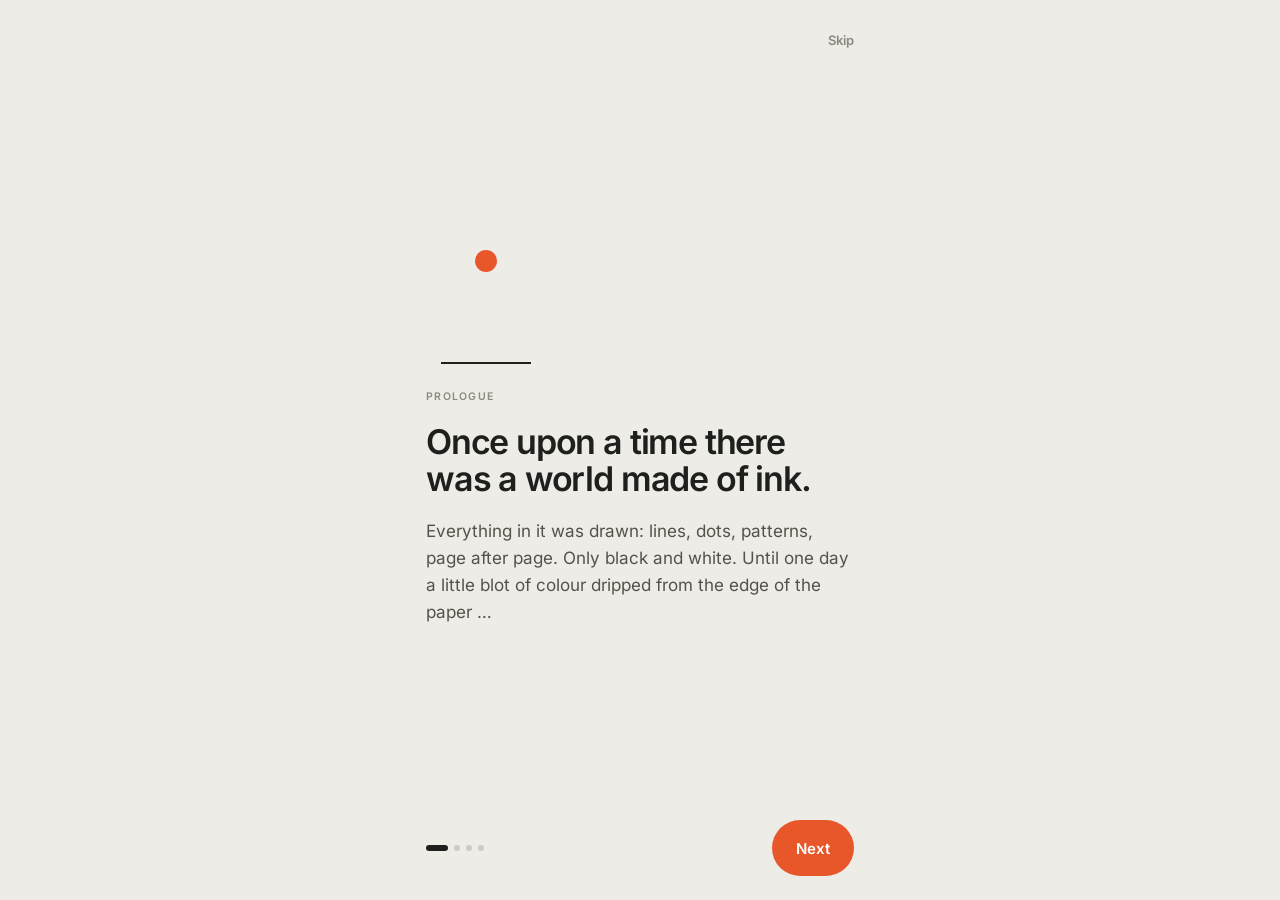
==== index.html @ 9ce25bf5 "3.0.2: App füllt immer das ganze Fenster, Bildblatt mit fester Höhe und scrollendem Text Co-Authored" ====
<!DOCTYPE html>
<html lang="de">
<head>
<meta charset="utf-8">
<meta name="viewport" content="width=device-width,initial-scale=1,maximum-scale=1,viewport-fit=cover">
<meta name="theme-color" content="#EEECE7">
<title>memo punch</title>
<meta name="description" content="Memory mit Tuschezeichnungen. Finde Paare, sammle Bilder, folge der Geschichte.">
<meta name="apple-mobile-web-app-capable" content="yes">
<meta name="mobile-web-app-capable" content="yes">
<meta name="apple-mobile-web-app-title" content="memo punch">
<meta name="apple-mobile-web-app-status-bar-style" content="default">
<link rel="manifest" href="manifest.webmanifest">
<link rel="icon" type="image/png" sizes="32x32" href="icons/favicon-32.png">
<link rel="apple-touch-icon" href="icons/apple-touch-icon.png">
<link rel="preload" href="fonts/inter-400.woff2" as="font" type="font/woff2" crossorigin>
<link rel="preload" href="fonts/inter-600.woff2" as="font" type="font/woff2" crossorigin>
<style>
@font-face{font-family:Inter;src:url(fonts/inter-400.woff2) format('woff2');font-weight:400;font-display:swap}
@font-face{font-family:Inter;src:url(fonts/inter-600.woff2) format('woff2');font-weight:600;font-display:swap}
/* ============ Gestaltung: Rams rund ============
   Warmes Grau, Orange als einziger Akzent, runde Bilder, ruhige Bewegung. */
:root{
  --bg:#EEECE7;--panel:#E4E1DA;--card:#fff;--ink:#1F1F1D;--mute:#8C8980;--soft:#55524B;--line:#D6D2C9;--line2:#EFECE6;--dot:#CFCBC1;
  --acc:#E8572A;--dark:#262624;
  --r:999px;--ease:cubic-bezier(.4,0,.2,1);--spring:cubic-bezier(.2,1.25,.4,1);--out:cubic-bezier(.2,.8,.2,1);
  --top:calc(env(safe-area-inset-top) + 14px);--tabh:66px;--bot:env(safe-area-inset-bottom)}
html.big{font-size:112.5%}
*{box-sizing:border-box;margin:0;padding:0;-webkit-tap-highlight-color:transparent}
html,body{height:100%;overflow:hidden;background:var(--bg);color:var(--ink);font-family:Inter,'Helvetica Neue',Helvetica,sans-serif;-webkit-font-smoothing:antialiased;-webkit-text-size-adjust:100%}
body{overscroll-behavior:none}
button{font:inherit;color:inherit;border:0;background:none;cursor:pointer}
img{-webkit-user-drag:none;user-select:none;-webkit-user-select:none;-webkit-touch-callout:none}
:focus-visible{outline:2px solid var(--acc);outline-offset:3px;border-radius:12px}
.app{position:fixed;top:0;bottom:0;left:0;right:0;max-width:480px;margin:0 auto;overflow:hidden;user-select:none;-webkit-user-select:none}
.cap{font-size:.656rem;font-weight:600;letter-spacing:.12em;text-transform:uppercase;color:var(--mute)}
.num{font-variant-numeric:tabular-nums}
.ico{width:22px;height:22px;fill:none;stroke:currentColor;stroke-width:1.8;stroke-linecap:round;stroke-linejoin:round;flex:none}
.sr{position:absolute;width:1px;height:1px;overflow:hidden;clip:rect(0 0 0 0)}
[hidden]{display:none!important}

/* ---------- Ansichten ---------- */
.view{position:absolute;inset:0;display:flex;flex-direction:column;gap:14px;padding:var(--top) 20px calc(var(--tabh) + var(--bot) + 18px);
  opacity:0;visibility:hidden;transform:translateY(10px);transition:opacity .35s var(--ease),transform .45s var(--out),visibility 0s .35s}
.view.on{opacity:1;visibility:visible;transform:none;transition:opacity .35s var(--ease),transform .45s var(--out),visibility 0s}
.view.full{padding-bottom:calc(var(--bot) + 16px)}
.scroll{overflow-y:auto;scrollbar-width:none;margin:0 -20px;padding:0 20px 8px;flex:1;min-height:0}
.scroll::-webkit-scrollbar{display:none}
.hd{display:flex;justify-content:space-between;align-items:center;gap:12px;min-height:44px;flex:none}
.logo{font-weight:600;font-size:1.375rem;letter-spacing:-.02em;white-space:nowrap}
.logo span{font-weight:400;color:var(--mute);margin-left:4px}
.logo i{display:inline-block;width:9px;height:9px;border-radius:50%;background:var(--acc);margin-left:7px;vertical-align:2px;transition:transform .5s var(--spring)}
.logo:active i{transform:scale(1.8)}
.chip{font-size:.6875rem;font-weight:600;letter-spacing:.12em;text-transform:uppercase;color:var(--mute);background:var(--card);border-radius:var(--r);padding:8px 14px;box-shadow:0 1px 0 var(--line);white-space:nowrap}
.chip.acc{color:var(--acc)}
.h1{font-weight:600;font-size:1.75rem;letter-spacing:-.03em;line-height:1.1}

/* Tasten */
.key{position:relative;width:48px;height:48px;border-radius:50%;background:var(--card);display:grid;place-items:center;flex:none;box-shadow:inset 0 -3px 0 #E2DED6,0 1px 2px rgba(0,0,0,.12);transition:transform .15s var(--ease),box-shadow .15s var(--ease),opacity .3s}
.key:active{transform:translateY(1px) scale(.96);box-shadow:inset 0 -1px 0 #E2DED6,0 0 1px rgba(0,0,0,.12)}
.key .badge{position:absolute;top:-2px;right:-2px;min-width:20px;height:20px;border-radius:10px;background:var(--acc);color:#fff;font-size:.6875rem;font-weight:600;display:grid;place-items:center;padding:0 5px;box-shadow:0 0 0 2px var(--bg);transition:transform .4s var(--spring)}
.key.empty{opacity:.45}.key.empty .badge{background:var(--dot);color:var(--ink)}
.key.nope{animation:nope .4s var(--ease)}
.key.got .badge{animation:got .6s var(--spring)}
@keyframes got{40%{transform:scale(1.6)}}
@keyframes nope{25%{translate:-4px 0}75%{translate:4px 0}}
.play{flex:1;min-width:0;height:68px;border-radius:var(--r);background:var(--dark);color:var(--bg);display:flex;align-items:center;justify-content:space-between;gap:10px;padding:0 10px 0 26px;font-size:1rem;font-weight:600;transition:transform .15s var(--ease)}
.play span:first-child{overflow:hidden;text-overflow:ellipsis;white-space:nowrap}
.play:active{transform:scale(.98)}
.play .go{width:48px;height:48px;border-radius:50%;background:var(--acc);color:#fff;display:grid;place-items:center;flex:none;transition:transform .35s var(--spring)}
.play:active .go{transform:translateX(4px)}
.play .ico{stroke-width:2.2}
.mini{width:68px;height:68px;flex-direction:column;display:flex;align-items:center;justify-content:center;gap:2px;font-size:.594rem;font-weight:600;letter-spacing:.08em;text-transform:uppercase;color:var(--soft)}
.mini .dotb{position:absolute;top:6px;right:8px;width:8px;height:8px;border-radius:50%;background:var(--acc);transform:scale(0);transition:transform .4s var(--spring)}
.mini.due .dotb{transform:scale(1)}
.btn{height:56px;border-radius:var(--r);padding:0 24px;font-weight:600;font-size:.9375rem;display:inline-flex;align-items:center;justify-content:center;gap:10px;transition:transform .15s var(--ease);white-space:nowrap}
.btn:active{transform:scale(.97)}
.btn.o{background:var(--acc);color:#fff}
.btn.d{background:var(--dark);color:var(--bg)}
.btn.g{background:var(--bg);color:var(--ink)}
.btn.w{flex:1;min-width:0}
.row{display:flex;gap:12px;align-items:center}

/* Tab-Leiste */
.tabs{position:absolute;z-index:20;left:0;right:0;bottom:0;height:calc(var(--tabh) + var(--bot));padding:0 12px var(--bot);display:flex;background:var(--bg);border-top:1px solid var(--line);transition:transform .45s var(--out)}
.tabs.off{transform:translateY(110%)}
.tabs button{flex:1;display:flex;flex-direction:column;align-items:center;justify-content:center;gap:4px;font-size:.594rem;font-weight:600;letter-spacing:.1em;text-transform:uppercase;color:var(--mute);transition:color .25s}
.tabs button[aria-current]{color:var(--ink)}
.tabs .ind{position:absolute;top:7px;left:0;width:5px;height:5px;border-radius:50%;background:var(--acc);transition:transform .5s var(--spring)}

/* ---------- Start: Weg ---------- */
.map{flex:1;min-height:0;position:relative;overflow-y:auto;overflow-x:hidden;margin:0 -20px;scrollbar-width:none;
  background:radial-gradient(circle,#D7D3CA 1.1px,transparent 1.4px) 0 0/22px 22px;
  -webkit-mask-image:linear-gradient(transparent,#000 28px,#000 calc(100% - 28px),transparent);mask-image:linear-gradient(transparent,#000 28px,#000 calc(100% - 28px),transparent)}
.map::-webkit-scrollbar{display:none}
.mapin{position:relative}
.mapin svg{position:absolute;left:0;top:0;overflow:visible}
.p-done{fill:none;stroke:var(--ink);stroke-width:1.5}
.p-next{fill:none;stroke:var(--acc);stroke-width:2.2;stroke-dasharray:1 6;stroke-linecap:round;animation:march 1.4s linear infinite}
.p-fut{fill:none;stroke:#B2AEA4;stroke-width:2;stroke-dasharray:1 6;stroke-linecap:round}
@keyframes march{to{stroke-dashoffset:-7}}
.rd{fill:var(--bg);stroke:var(--ink);stroke-width:1.5}
.rd.on{fill:var(--ink)}
.rd.cur{stroke:var(--acc)}.rd.cur.on{fill:var(--acc)}
.rd.fut{stroke:#B2AEA4}
.glint{fill:var(--acc);filter:drop-shadow(0 0 4px rgba(232,87,42,.6))}
.st{position:absolute;transform:translate(-50%,-50%);width:82px;height:82px;border-radius:50%;background:var(--card);padding:4px;box-shadow:0 1px 1px rgba(0,0,0,.06),0 6px 16px rgba(0,0,0,.07)}
.st img{width:100%;height:100%;border-radius:50%;object-fit:cover;display:block}
.st .lbl{position:absolute;top:calc(100% + 10px);left:50%;transform:translateX(-50%);white-space:nowrap;background:var(--card);border-radius:var(--r);padding:5px 11px 5px 9px;font-size:.6875rem;font-weight:600;letter-spacing:.06em;text-transform:uppercase;box-shadow:0 1px 0 var(--line);display:flex;gap:7px}
.st .lbl b{font-weight:600;color:var(--mute);transition:color .6s}
.st.next{width:66px;height:66px;padding:0;background:var(--acc);color:#fff;display:grid;place-items:center;font-size:1.625rem;animation:ring 2.6s ease-out infinite}
.st.next .lbl{color:var(--acc)}
@keyframes ring{0%{box-shadow:0 0 0 0 rgba(232,87,42,.35)}100%{box-shadow:0 0 0 20px rgba(232,87,42,0)}}
.st.lock{width:16px;height:16px;padding:0;background:var(--dot);box-shadow:none;pointer-events:none}
.st.lock .n{position:absolute;left:calc(100% + 10px);top:50%;transform:translateY(-50%);font-size:.6875rem;font-weight:600;color:var(--mute)}
.st.in{animation:stIn .6s var(--out) backwards}
@keyframes stIn{from{opacity:0;transform:translate(-50%,-30%) scale(.9)}}
.st.fresh{animation:fresh 1.2s var(--spring) backwards}
@keyframes fresh{0%{transform:translate(-50%,-50%) scale(.2);opacity:0}60%{opacity:1}}
.mapin .st:not(.lock){transition:transform .6s var(--spring),opacity .6s var(--ease),box-shadow .6s var(--ease)}
.st:not(.lock):active{transform:translate(-50%,-50%) scale(.95)}
.st.focus{transform:translate(-50%,-50%) scale(1.07);box-shadow:0 2px 2px rgba(0,0,0,.06),0 16px 32px rgba(0,0,0,.12)}
.st.focus .lbl b{color:var(--acc)}
.hasf .st:not(.focus):not(.next):not(.lock){opacity:.72}
.act{position:absolute;transform:translateY(-50%);display:flex;flex-direction:column;gap:3px;max-width:120px;line-height:1.3}
.act.l{left:20px}.act.r{right:20px;text-align:right}
.act b{font-weight:600;color:var(--ink);letter-spacing:.08em}
.snip{position:absolute;max-width:124px;font-size:.72rem;line-height:1.4;color:var(--mute);font-style:italic;opacity:.25;transition:opacity .8s var(--ease),transform .8s var(--out)}
.snip.l{left:20px;transform:translate(-8px,-50%)}.snip.r{right:20px;text-align:right;transform:translate(8px,-50%)}
.snip.vis{opacity:1;transform:translate(0,-50%)}
.snip::before{content:'';display:block;width:14px;height:1px;background:var(--acc);margin-bottom:6px;transform:scaleX(0);transform-origin:left;transition:transform .8s .2s var(--out)}
.snip.r::before{margin-left:auto;transform-origin:right}
.snip.vis::before{transform:none}
.ghost{position:absolute;opacity:.09;pointer-events:none;transform:translate(-50%,-50%) rotate(var(--rr));will-change:translate}
.status{display:flex;justify-content:space-between;align-items:center;gap:12px;font-size:.8125rem;color:var(--soft);border-top:1px solid var(--line);padding-top:12px;flex:none}
.pips{display:flex;gap:5px;flex:none}
.pips i{width:8px;height:8px;border-radius:50%;background:var(--dot);transition:background .4s,transform .5s var(--spring)}
.pips i.on{background:var(--acc)}
.pips i.pop{transform:scale(1.7)}
.playrow{display:flex;gap:14px;align-items:center;flex:none}
.zoom{position:fixed;z-index:30;border-radius:50%;background:var(--acc);pointer-events:none}

/* ---------- Spiel ---------- */
.ghd{display:flex;align-items:center;gap:10px;flex:none}
.ghd .t{flex:1;min-width:0}
.ghd .t b{display:block;font-weight:600;font-size:1.25rem;letter-spacing:-.02em;white-space:nowrap;overflow:hidden;text-overflow:ellipsis}
.hud{display:grid;grid-template-columns:repeat(3,1fr);gap:10px;flex:none}
.stat{background:var(--card);border-radius:14px;padding:10px 12px;box-shadow:0 1px 0 var(--line);display:flex;flex-direction:column;gap:3px;min-width:0}
.stat .v{font-size:1.5rem;letter-spacing:-.02em;line-height:1}
.stat .v.tick{animation:tick .35s var(--spring)}
@keyframes tick{40%{transform:translateY(-3px)}}
.sub{display:flex;align-items:center;gap:12px;min-height:18px;flex:none}
.msg{flex:1;font-size:.8125rem;color:var(--mute);transition:opacity .25s}
.msg.swap{opacity:0}
.msg.acc{color:var(--acc)}
.lives{display:flex;gap:5px;align-items:center}
.lives i{width:8px;height:8px;border-radius:50%;background:var(--ink);transition:background .4s,transform .4s var(--spring)}
.lives i.off{background:var(--dot);transform:scale(.7)}
.peek{height:2px;background:var(--line);border-radius:1px;overflow:hidden;flex:none}
.peek i{display:block;height:100%;background:var(--acc);transform-origin:left;transform:scaleX(0)}
.bwrap{flex:1;min-height:0;background:var(--panel);border-radius:26px;display:grid;place-items:center;padding:14px}
.board{display:grid;gap:12px}
.card{position:relative;aspect-ratio:1;perspective:800px;padding:0;transition:transform .5s var(--out)}
.card .in{position:absolute;inset:0;transform-style:preserve-3d;transition:transform .6s var(--ease)}
.card.up .in,.card.done .in{transform:rotateY(180deg)}
.f{position:absolute;inset:0;border-radius:50%;backface-visibility:hidden;-webkit-backface-visibility:hidden;overflow:hidden}
.f.back{background:#F7F6F2 radial-gradient(circle,#BDB9AF 2px,transparent 2.4px) 50% 50%/10px 10px;box-shadow:inset 0 0 0 1px var(--line),inset 0 -4px 0 rgba(0,0,0,.04)}
.f.front{transform:rotateY(180deg);background:var(--card);padding:4px;box-shadow:inset 0 0 0 0 var(--acc);transition:box-shadow .45s var(--ease)}
.f.front img{width:100%;height:100%;border-radius:50%;object-fit:cover;display:block}
.card.done .f.front{box-shadow:inset 0 0 0 3px var(--acc)}
.card.deal{animation:deal .5s var(--out) backwards}
@keyframes deal{from{opacity:0;transform:scale(.6)}}
.card.nope .in{animation:cnope .4s var(--ease)}
@keyframes cnope{0%,100%{transform:rotateY(180deg)}30%{transform:rotateY(180deg) translateX(4px)}60%{transform:rotateY(180deg) translateX(-4px)}}

/* ---------- Blätter ---------- */
.sheet{position:absolute;inset:0;z-index:40;display:flex;align-items:flex-end;background:rgba(238,236,231,0);visibility:hidden;transition:background .35s,visibility 0s .5s}
.sheet.on{background:rgba(238,236,231,.82);visibility:visible;transition:background .35s,visibility 0s}
.sheet .pane{width:100%;background:var(--card);border-radius:28px 28px 0 0;padding:12px 22px calc(var(--bot) + 22px);box-shadow:0 -10px 40px rgba(0,0,0,.08);transform:translateY(105%);transition:transform .5s var(--out);max-height:94%;overflow-y:auto;scrollbar-width:none}
.sheet.on .pane{transform:none}
.sheet.center{align-items:center;padding:20px}
.sheet.center .pane{border-radius:28px;transform:scale(.92);opacity:0;transition:transform .45s var(--spring),opacity .3s}
.sheet.center.on .pane{transform:none;opacity:1}
.grip{width:36px;height:4px;border-radius:2px;background:var(--line);margin:0 auto 16px}
.ptitle{display:flex;flex-direction:column;gap:6px;margin-bottom:18px}
.ptext{font-size:.9375rem;line-height:1.55;color:var(--soft);margin-bottom:20px}
.kv{display:grid;grid-template-columns:repeat(3,1fr);gap:10px;margin:18px 0}
.kv div{border-top:1px solid var(--ink);padding-top:8px;min-width:0}
.kv .v{font-size:1.625rem;letter-spacing:-.02em;margin-top:2px}
.prog{display:flex;align-items:center;justify-content:space-between;gap:12px;background:var(--bg);border-radius:18px;padding:14px 16px;margin-bottom:18px}
.prog .pips i{width:10px;height:10px}
.prog .thumb{width:44px;height:44px;border-radius:50%;background:#F7F6F2 radial-gradient(circle,#BDB9AF 1.6px,transparent 2px) 50% 50%/8px 8px;flex:none}
.sdots{display:flex;gap:8px;align-items:center}
.sdots i{width:12px;height:12px;border-radius:50%;box-shadow:inset 0 0 0 1.5px var(--dot);transition:background .3s,box-shadow .3s,transform .5s var(--spring)}
.sdots i.on{background:var(--acc);box-shadow:none;transform:scale(1.15)}
.wtop{display:flex;justify-content:space-between;align-items:flex-end;gap:12px}
.recb{display:inline-block;margin-top:8px;font-size:.6875rem;font-weight:600;letter-spacing:.1em;text-transform:uppercase;color:var(--acc)}
.unlock{display:flex;flex-direction:column;align-items:center;text-align:center;gap:10px;padding:8px 0 4px}
.uimg{position:relative;width:200px;height:200px;margin:4px 0 10px;flex:none}
.uimg img{position:absolute;inset:12px;width:176px;height:176px;border-radius:50%;object-fit:cover;transform:scale(.2);opacity:0}
.uimg svg{position:absolute;inset:0;width:200px;height:200px;transform:rotate(-90deg)}
.uimg circle{fill:none;stroke:var(--acc);stroke-width:3;stroke-linecap:round;stroke-dasharray:597;stroke-dashoffset:597}
.uimg .spark{position:absolute;left:50%;top:50%;width:7px;height:7px;margin:-3.5px;border-radius:50%;background:var(--acc);opacity:0}
.unlock.go .uimg img{animation:uimg 1s .2s var(--spring) forwards}
.unlock.go .uimg circle{animation:udraw 1.1s .5s var(--ease) forwards}
@keyframes uimg{to{transform:none;opacity:1}}
@keyframes udraw{to{stroke-dashoffset:0}}
.unlock h2{font-weight:600;font-size:1.875rem;letter-spacing:-.03em;line-height:1.1}
.unlock p{font-size:.9375rem;line-height:1.55;color:var(--soft);max-width:330px}
.fade{opacity:0;transform:translateY(8px)}
.go .fade{animation:fade .6s var(--out) forwards}
@keyframes fade{to{opacity:1;transform:none}}
.stagebox{background:var(--bg);border-radius:18px;padding:16px;margin:16px 0 18px;display:flex;gap:14px;align-items:center}
.stagebox .ring{width:44px;height:44px;border-radius:50%;border:2px solid var(--acc);display:grid;place-items:center;color:var(--acc);font-weight:600;flex:none}
.stagebox b{display:block;font-weight:600;margin-bottom:2px}
.stagebox span{font-size:.875rem;color:var(--soft);line-height:1.45}

/* ---------- Sammlung ---------- */
.grid{display:grid;grid-template-columns:repeat(3,1fr);gap:22px 14px;padding:6px 0 10px}
.cell{display:flex;flex-direction:column;align-items:center;gap:8px;padding:0}
.cell .c{width:100%;aspect-ratio:1;border-radius:50%;background:var(--card);padding:4px;box-shadow:0 1px 1px rgba(0,0,0,.06),0 6px 16px rgba(0,0,0,.07);transition:transform .35s var(--spring)}
.cell .c img{width:100%;height:100%;border-radius:50%;object-fit:cover;display:block}
.cell:active .c{transform:scale(.95)}
.cell .l{font-size:.656rem;font-weight:600;letter-spacing:.06em;text-transform:uppercase;text-align:center;line-height:1.3}
.cell .l b{color:var(--mute);font-weight:600;margin-right:4px}
.cell.lock .c{background:transparent;box-shadow:inset 0 0 0 1.5px var(--line);display:grid;place-items:center;color:var(--mute);font-size:.8125rem;font-weight:600}
.cell.lock .l{color:var(--mute)}
.cell.in{animation:fade .5s var(--out) backwards}
.cell.in{opacity:0;transform:translateY(8px);animation:fade .5s var(--out) forwards}
#det .pane{height:min(90%,780px);max-height:none;display:flex;flex-direction:column;overflow:hidden;padding-bottom:calc(var(--bot) + 16px)}
.dscroll{flex:1;min-height:0;overflow-y:auto;scrollbar-width:none;margin:0 -22px;padding:0 22px 18px;-webkit-mask-image:linear-gradient(#000 calc(100% - 28px),transparent);mask-image:linear-gradient(#000 calc(100% - 28px),transparent)}
.dscroll::-webkit-scrollbar{display:none}
.detail{display:flex;flex-direction:column;align-items:center;text-align:center;gap:10px}
.dnav{display:flex;align-items:center;gap:18px;margin:6px 0 8px}
.detail .big{width:min(220px,56vw);aspect-ratio:1;border-radius:50%;padding:6px;background:var(--card);box-shadow:0 0 0 1px var(--line),0 16px 40px rgba(0,0,0,.08)}
.detail .big img{width:100%;height:100%;border-radius:50%;object-fit:cover}
.detail h2{font-weight:600;font-size:1.75rem;letter-spacing:-.03em;line-height:1.1}
.detail .txt{font-size:.9375rem;line-height:1.6;color:var(--soft);text-align:left;width:100%;max-width:380px}
.detail .txt p+p{margin-top:12px}
.detail .q{border-left:2px solid var(--acc);padding-left:14px;color:var(--ink)}
.meta{display:flex;gap:14px;justify-content:center;flex-wrap:wrap}
.fly{position:fixed;z-index:45;border-radius:50%;overflow:hidden;pointer-events:none}
.fly img{width:100%;height:100%;object-fit:cover}

/* ---------- Statistik ---------- */
.two{display:grid;grid-template-columns:1fr 1fr;gap:12px}
.two .stat .v{font-size:2.125rem}
.box{background:var(--card);border-radius:20px;padding:16px;box-shadow:0 1px 0 var(--line)}
.bars{display:flex;align-items:flex-end;gap:8px;height:110px;margin-top:14px}
.bars i{flex:1;border-radius:6px 6px 2px 2px;background:var(--dot);transform-origin:bottom;transform:scaleY(0);transition:transform .7s var(--out)}
.bars i.best{background:var(--acc)}
.box.on .bars i{transform:scaleY(1)}
.axis{display:flex;justify-content:space-between;margin-top:8px}
.tbl div{display:flex;justify-content:space-between;gap:12px;padding:10px 0;font-size:.875rem}
.tbl div+div{border-top:1px solid var(--line2)}
.tbl em{font-style:normal;color:var(--soft);font-variant-numeric:tabular-nums}

/* ---------- Optionen ---------- */
.list{background:var(--card);border-radius:20px;box-shadow:0 1px 0 var(--line)}
.li{display:flex;align-items:center;justify-content:space-between;gap:14px;padding:15px 16px;width:100%;text-align:left;font-size:.9375rem;min-height:56px}
.li+.li{border-top:1px solid var(--line2)}
.li small{display:block;font-size:.75rem;color:var(--mute);margin-top:2px}
.sw{position:relative;width:50px;height:30px;border-radius:var(--r);background:var(--dot);flex:none;transition:background .3s}
.sw::after{content:'';position:absolute;top:3px;left:3px;width:24px;height:24px;border-radius:50%;background:#fff;box-shadow:0 1px 3px rgba(0,0,0,.2);transition:transform .45s var(--spring)}
[aria-checked=true] .sw{background:var(--acc)}
[aria-checked=true] .sw::after{transform:translateX(20px)}
.segc{position:relative;display:grid;grid-template-columns:1fr 1fr;background:var(--bg);border-radius:var(--r);padding:3px;flex:none;width:170px}
.segc button{position:relative;z-index:1;height:34px;font-size:.8125rem;font-weight:600;color:var(--mute);transition:color .3s}
.segc button[aria-checked=true]{color:var(--ink)}
.segc .knob{position:absolute;top:3px;bottom:3px;left:3px;width:calc(50% - 3px);border-radius:var(--r);background:#fff;box-shadow:0 1px 3px rgba(0,0,0,.12);transition:transform .45s var(--spring)}
.segc.r .knob{transform:translateX(100%)}
.foot{text-align:center;font-size:.75rem;color:var(--mute);line-height:1.6;padding:6px 0 4px}

/* ---------- Projekt ---------- */
.names{font-weight:600;font-size:1.75rem;letter-spacing:-.03em;line-height:1.15;margin:4px 0 14px}
.names span{color:var(--acc);font-weight:400;margin:0 6px}
.person{border-top:1px solid var(--line);padding:16px 0}
.person h3{font-weight:600;font-size:1.125rem;margin:4px 0 6px}
.person p{font-size:.9375rem;line-height:1.55;color:var(--soft)}
.person a{display:inline-flex;margin-top:10px;color:var(--acc);font-weight:600;text-decoration:none;font-size:.875rem}
.strip{display:flex;gap:-8px;margin:6px 0 16px;flex-wrap:wrap}
.strip img{width:44px;height:44px;border-radius:50%;object-fit:cover;border:3px solid #fff;margin-right:-10px;box-shadow:0 2px 6px rgba(0,0,0,.08)}
.copy{font-size:.8125rem;color:var(--mute);line-height:1.55;margin:6px 0 18px}

/* ---------- Mini-Spiele ---------- */
.mstat{display:flex;gap:14px;align-items:center;justify-content:center;min-height:22px;font-size:.8125rem;color:var(--soft);flex:none}
.mstat img{width:26px;height:26px;border-radius:50%;object-fit:cover}
.minfo{font-size:.9375rem;line-height:1.55;color:var(--soft);text-align:center;max-width:340px;margin:0 auto}
.mstage{flex:1;min-height:0;background:var(--panel);border-radius:26px;display:grid;place-items:center;padding:18px;position:relative;overflow:hidden}
.sgrid{display:grid;gap:16px;width:100%}
.sgrid button{aspect-ratio:1;border-radius:50%;background:var(--card);padding:4px;box-shadow:0 1px 1px rgba(0,0,0,.06),0 6px 16px rgba(0,0,0,.07);transition:transform .25s var(--spring),box-shadow .25s,opacity .3s}
.sgrid button img{width:100%;height:100%;border-radius:50%;object-fit:cover;display:block;pointer-events:none}
.sgrid.dim button{opacity:.55}
.sgrid button.lit{opacity:1;transform:scale(1.07);box-shadow:0 0 0 4px var(--acc),0 10px 24px rgba(232,87,42,.25)}
.sgrid button.bad{box-shadow:0 0 0 4px var(--ink)}
.flash{width:min(64vw,250px);aspect-ratio:1;border-radius:50%;object-fit:cover;background:#fff;padding:6px;box-shadow:0 16px 40px rgba(0,0,0,.08);animation:flin .35s var(--spring)}
@keyframes flin{from{transform:scale(.85);opacity:.3}}
.flash.ok{box-shadow:0 0 0 5px var(--acc)}
.flash.ko{box-shadow:0 0 0 5px var(--ink)}
.blank{width:min(64vw,250px);aspect-ratio:1;border-radius:50%;box-shadow:inset 0 0 0 1.5px var(--line);display:grid;place-items:center;color:var(--mute);font-size:2.5rem;font-weight:600}
.mres{display:flex;flex-direction:column;align-items:center;gap:8px;text-align:center}
.mres b{font-size:3.5rem;font-weight:600;letter-spacing:-.04em;line-height:1}
.mres span{font-size:.875rem;color:var(--soft)}
.mres .rec{color:var(--acc);font-weight:600}
.mbtns{display:flex;gap:12px;flex:none}

/* ---------- Prolog ---------- */
.intro{position:absolute;inset:0;z-index:60;background:var(--bg);display:flex;flex-direction:column;padding:calc(var(--top) + 10px) 26px calc(var(--bot) + 24px);transition:opacity .5s,transform .6s var(--out)}
.intro.out{opacity:0;transform:scale(1.04);pointer-events:none;visibility:hidden;transition:opacity .5s,transform .6s var(--out),visibility 0s .6s}
.intro .skip{align-self:flex-end;font-size:.8125rem;color:var(--mute);font-weight:600;padding:8px 0}
.slides{flex:1;position:relative}
.slide{position:absolute;inset:0;display:flex;flex-direction:column;justify-content:center;gap:20px;opacity:0;transform:translateX(30px);transition:opacity .5s var(--ease),transform .6s var(--out);visibility:hidden}
.slide.on{opacity:1;transform:none;visibility:visible}
.slide.past{transform:translateX(-30px)}
.slide h1{font-weight:600;font-size:2.125rem;letter-spacing:-.035em;line-height:1.1}
.slide p{font-size:1.0625rem;line-height:1.6;color:var(--soft)}
.drop{width:120px;height:120px;position:relative}
.drop i{position:absolute;left:50%;top:0;width:22px;height:22px;margin-left:-11px;border-radius:50%;background:var(--acc);animation:drip 2.4s var(--ease) infinite}
.drop b{position:absolute;left:50%;bottom:6px;width:90px;height:2px;margin-left:-45px;background:var(--ink)}
@keyframes drip{0%{transform:translateY(-10px) scale(.6,.8);opacity:0}20%{opacity:1}55%{transform:translateY(80px) scale(1)}62%{transform:translateY(86px) scale(1.5,.5)}100%{transform:translateY(86px) scale(1.6,.4);opacity:0}}
.pulse{width:56px;height:56px;border-radius:50%;background:var(--acc);animation:ring 2.6s ease-out infinite;margin:20px 0 10px 30px}
.circles{display:flex}
.circles img{width:70px;height:70px;border-radius:50%;object-fit:cover;border:4px solid #fff;margin-right:-16px;box-shadow:0 6px 14px rgba(0,0,0,.08)}
.slide.on .circles img{animation:fade .6s var(--out) backwards}
.knobs{display:flex;gap:10px}
.knobs i{width:44px;height:44px;border-radius:50%;background:#fff;box-shadow:inset 0 -3px 0 #E2DED6,0 1px 2px rgba(0,0,0,.12)}
.knobs i:nth-child(2){background:var(--acc)}
.ifoot{display:flex;align-items:center;justify-content:space-between}
.dots{display:flex;gap:6px}
.dots i{width:6px;height:6px;border-radius:3px;background:var(--dot);transition:width .4s var(--spring),background .3s}
.dots i.on{width:22px;background:var(--ink)}
.slide .segc{width:100%;max-width:320px}
.slide .segc button{height:46px;font-size:.9375rem}

/* ---------- Hinweis ---------- */
.toast{position:absolute;z-index:70;left:16px;right:16px;bottom:calc(var(--tabh) + var(--bot) + 14px);background:var(--dark);color:var(--bg);border-radius:20px;padding:12px 12px 12px 18px;display:flex;align-items:center;justify-content:space-between;gap:12px;font-size:.875rem;transform:translateY(160%);visibility:hidden;pointer-events:none;transition:transform .5s var(--out),visibility 0s .5s}
.toast.on{transform:none;visibility:visible;pointer-events:auto;transition:transform .5s var(--out)}
.toast button{background:var(--acc);color:#fff;border-radius:var(--r);padding:10px 16px;font-weight:600;font-size:.8125rem}

.calm *,.calm *::before,.calm *::after{animation-duration:.001s!important;animation-iteration-count:1!important;transition-duration:.001s!important;animation-delay:0s!important}
@media (prefers-reduced-motion:reduce){*,*::before,*::after{animation-duration:.001s!important;animation-iteration-count:1!important;transition-duration:.001s!important;animation-delay:0s!important}}
</style>
</head>
<body>
<div class="app" id="app">

  <!-- START -->
  <section class="view on" id="v-home">
    <header class="hd"><button class="logo" id="logo"><span data-t="logoA" style="color:var(--ink);font-weight:600;margin:0"></span><span data-t="logoB"></span><i></i></button><span class="chip num" id="roundChip"></span></header>
    <div class="map" id="map" role="region" data-ta="mapAria"><div class="mapin" id="mapIn"></div></div>
    <div class="status"><span id="stTxt"></span><span class="pips" id="pips"></span></div>
    <div class="playrow">
      <button class="play" id="play"><span id="playTxt"></span><span class="go" aria-hidden="true"><svg class="ico" viewBox="0 0 24 24"><path d="M5 12h14M13 6l6 6-6 6"/></svg></span></button>
      <button class="key mini" id="miniBtn" data-ta="miniAria"><span class="dotb"></span><svg class="ico" viewBox="0 0 24 24" style="width:20px;height:20px"><circle cx="7" cy="7" r="3"/><circle cx="17" cy="7" r="3"/><circle cx="7" cy="17" r="3"/><circle cx="17" cy="17" r="3"/></svg><span data-t="mini"></span></button>
    </div>
  </section>

  <!-- SAMMLUNG -->
  <section class="view" id="v-col">
    <header class="hd"><h1 class="h1" data-t="colTitle"></h1><span class="chip num" id="colChip"></span></header>
    <div class="scroll"><div class="grid" id="grid"></div></div>
  </section>

  <!-- STATISTIK -->
  <section class="view" id="v-stats">
    <header class="hd"><h1 class="h1" data-t="statsTitle"></h1><span class="chip acc num" id="starChip"></span></header>
    <div class="scroll" style="display:flex;flex-direction:column;gap:12px">
      <div class="two">
        <div class="stat"><span class="cap" data-t="kWon"></span><span class="v num" id="sWon">0</span></div>
        <div class="stat"><span class="cap" data-t="kPairs"></span><span class="v num" id="sPairs">0</span></div>
        <div class="stat"><span class="cap" data-t="kAcc"></span><span class="v num" id="sAcc">–</span></div>
        <div class="stat"><span class="cap" data-t="kStreak"></span><span class="v num" id="sStreak">0</span></div>
      </div>
      <div class="box" id="chart"><div class="row" style="justify-content:space-between"><span class="cap" data-t="chart"></span><span class="cap" style="color:var(--acc)">● <span data-t="chartBest"></span></span></div><div class="bars" id="bars"></div><div class="axis cap"><span data-t="earlier"></span><span data-t="latest"></span></div></div>
      <div class="box"><span class="cap" data-t="bestTimes"></span><div class="tbl" id="bests" style="margin-top:6px"></div></div>
      <div class="box"><span class="cap" data-t="minisTitle"></span><div class="tbl" id="minis" style="margin-top:6px"></div></div>
    </div>
  </section>

  <!-- OPTIONEN -->
  <section class="view" id="v-set">
    <header class="hd"><h1 class="h1" data-t="setTitle"></h1></header>
    <div class="scroll" style="display:flex;flex-direction:column;gap:14px">
      <div class="list">
        <div class="li"><span><span data-t="difficulty"></span><small id="modeNote"></small></span>
          <div class="segc" id="mode" role="radiogroup" data-ta="difficulty"><span class="knob"></span><button role="radio" data-m="easy" data-t="beginner"></button><button role="radio" data-m="pro" data-t="pro"></button></div></div>
        <div class="li"><span data-t="language"></span>
          <div class="segc" id="lang" role="radiogroup" data-ta="language"><span class="knob"></span><button role="radio" data-l="de" lang="de">Deutsch</button><button role="radio" data-l="en" lang="en">English</button></div></div>
      </div>
      <div class="list">
        <button class="li" role="switch" data-k="sound"><span><span data-t="sound"></span><small data-t="soundSub"></small></span><span class="sw"></span></button>
        <button class="li" role="switch" data-k="loud" id="loudRow"><span><span data-t="loud"></span><small data-t="loudSub"></small></span><span class="sw"></span></button>
        <button class="li" role="switch" data-k="haptic" id="hapRow"><span><span data-t="haptic"></span><small id="hapSub"></small></span><span class="sw"></span></button>
        <button class="li" role="switch" data-k="calm"><span><span data-t="calm"></span><small data-t="calmSub"></small></span><span class="sw"></span></button>
        <button class="li" role="switch" data-k="big"><span><span data-t="big"></span><small data-t="bigSub"></small></span><span class="sw"></span></button>
      </div>
      <div class="list">
        <button class="li" id="installRow"><span><span data-t="install"></span><small data-t="installSub"></small></span><svg class="ico" viewBox="0 0 24 24"><path d="M12 4v11M7 10l5 5 5-5M5 20h14"/></svg></button>
        <button class="li" id="introRow"><span data-t="prologue"></span><svg class="ico" viewBox="0 0 24 24"><path d="M9 6l6 6-6 6"/></svg></button>
        <button class="li" id="aboutRow"><span data-t="about"></span><svg class="ico" viewBox="0 0 24 24"><path d="M9 6l6 6-6 6"/></svg></button>
      </div>
      <div class="list">
        <button class="li" id="resetRow"><span><span data-t="reset"></span><small data-t="resetSub"></small></span><svg class="ico" viewBox="0 0 24 24"><path d="M5 7h14M10 11v6M14 11v6M6 7l1 13h10l1-13M9 7V4h6v3"/></svg></button>
        <button class="li" id="devRow" hidden><span data-t="devUnlock"></span><svg class="ico" viewBox="0 0 24 24"><circle cx="12" cy="12" r="8"/></svg></button>
      </div>
      <p class="foot" id="foot"></p>
    </div>
  </section>

  <!-- SPIEL -->
  <section class="view full" id="v-game">
    <header class="ghd">
      <button class="key" id="gBack" data-ta="back"><svg class="ico" viewBox="0 0 24 24"><path d="M15 5l-7 7 7 7"/></svg></button>
      <div class="t"><span class="cap" id="gCap"></span><b id="gTitle"></b></div>
      <button class="key" id="joker"><svg class="ico" viewBox="0 0 24 24"><path d="M2 12s3.6-7 10-7 10 7 10 7-3.6 7-10 7S2 12 2 12z"/><circle cx="12" cy="12" r="3"/></svg><span class="badge num" id="jokerN">1</span></button>
      <button class="key" id="gPause" data-ta="pause"><svg class="ico" viewBox="0 0 24 24"><path d="M9 6v12M15 6v12"/></svg></button>
    </header>
    <div class="hud">
      <div class="stat"><span class="cap" data-t="hudPairs"></span><span class="v num" id="hP">0</span></div>
      <div class="stat"><span class="cap" data-t="hudMoves"></span><span class="v num" id="hM">0</span></div>
      <div class="stat"><span class="cap" data-t="hudTime"></span><span class="v num" id="hT">0:00</span></div>
    </div>
    <div class="peek" aria-hidden="true"><i id="peekBar"></i></div>
    <div class="sub"><span class="msg" id="msg" role="status" aria-live="polite"></span><span class="lives" id="lives" data-ta="lives"></span></div>
    <div class="bwrap" id="bwrap"><div class="board" id="board"></div></div>
  </section>

  <!-- MINI -->
  <section class="view full" id="v-mini">
    <header class="ghd">
      <button class="key" id="mBack" data-ta="back"><svg class="ico" viewBox="0 0 24 24"><path d="M15 5l-7 7 7 7"/></svg></button>
      <div class="t"><span class="cap" id="mTag"></span><b id="mTitle"></b></div>
    </header>
    <div class="mstat" id="mStat"></div>
    <div class="mstage" id="mStage"></div>
    <div class="mbtns"><button class="btn g w" id="mSkip"></button><button class="btn o w" id="mBtn"></button></div>
  </section>

  <nav class="tabs" id="tabs">
    <span class="ind" id="ind"></span>
    <button data-v="home"><svg class="ico" viewBox="0 0 24 24"><circle cx="7" cy="17" r="3"/><circle cx="17" cy="7" r="3"/><path d="M9.5 15.5l5-7"/></svg><span data-t="tabPlay"></span></button>
    <button data-v="col"><svg class="ico" viewBox="0 0 24 24"><circle cx="7.5" cy="7.5" r="3.5"/><circle cx="16.5" cy="7.5" r="3.5"/><circle cx="7.5" cy="16.5" r="3.5"/><circle cx="16.5" cy="16.5" r="3.5"/></svg><span data-t="tabCol"></span></button>
    <button data-v="stats"><svg class="ico" viewBox="0 0 24 24"><path d="M6 19V13M12 19V6M18 19v-9"/></svg><span data-t="tabStats"></span></button>
    <button data-v="set"><svg class="ico" viewBox="0 0 24 24"><circle cx="12" cy="12" r="3"/><path d="M12 3v3M12 18v3M3 12h3M18 12h3M5.6 5.6l2.1 2.1M16.3 16.3l2.1 2.1M5.6 18.4l2.1-2.1M16.3 7.7l2.1-2.1"/></svg><span data-t="tabSet"></span></button>
  </nav>

  <div class="sheet" id="win" role="dialog" aria-modal="true"><div class="pane" id="winPane"></div></div>
  <div class="sheet" id="lose" role="dialog" aria-modal="true"><div class="pane"><div class="grip"></div>
    <div class="ptitle"><span class="cap" id="loseCap"></span><h2 class="h1" data-t="lostTitle"></h2></div><p class="ptext" data-t="lostText"></p>
    <div class="row"><button class="btn g w" id="lMap" data-t="toMap"></button><button class="btn o w" id="lRetry" data-t="retry"></button></div></div></div>
  <div class="sheet" id="pause" role="dialog" aria-modal="true"><div class="pane"><div class="grip"></div>
    <div class="ptitle"><span class="cap" data-t="pause"></span><h2 class="h1" data-t="pauseTitle"></h2></div>
    <div class="row" style="margin-bottom:12px"><button class="btn g w" id="pShuffle" data-t="reshuffle"></button><button class="btn g w" id="pMap" data-t="toMap"></button></div>
    <button class="btn o" id="pGo" style="width:100%" data-t="resume"></button></div></div>
  <div class="sheet" id="det" role="dialog" aria-modal="true"><div class="pane" id="detPane"></div></div>
  <div class="sheet" id="about" role="dialog" aria-modal="true"><div class="pane" id="aboutPane"></div></div>
  <div class="sheet center" id="ask" role="dialog" aria-modal="true"><div class="pane" style="padding:24px 22px">
    <div class="ptitle"><h2 class="h1" id="askT"></h2></div><p class="ptext" id="askP"></p>
    <div class="row"><button class="btn g w" id="askNo" data-t="cancel"></button><button class="btn o w" id="askOk"></button></div></div></div>
  <div class="sheet" id="ios" role="dialog" aria-modal="true"><div class="pane"><div class="grip"></div>
    <div class="ptitle"><span class="cap" data-t="install"></span><h2 class="h1" data-t="iosTitle"></h2></div>
    <p class="ptext" style="margin-bottom:8px"><span data-t="ios1"></span></p><p class="ptext" style="margin-bottom:8px" data-t="ios2"></p><p class="ptext" data-t="ios3"></p>
    <button class="btn o" id="iosOk" style="width:100%" data-t="gotIt"></button></div></div>

  <div class="toast" id="toast" role="status"><span data-t="update"></span><button id="toastBtn" data-t="reload"></button></div>

  <!-- Prolog & Einführung -->
  <div class="intro out" id="intro" role="dialog" aria-modal="true">
    <button class="skip" id="iSkip" data-t="skip"></button>
    <div class="slides">
      <div class="slide"><div class="drop" aria-hidden="true"><i></i><b></b></div><span class="cap" data-t="pTag"></span><h1 data-t="pTitle"></h1><p id="pro1"></p></div>
      <div class="slide"><div class="circles" id="iCircles" aria-hidden="true"></div><span class="cap" data-t="hTag"></span><h1 data-t="hTitle"></h1><p data-t="hText"></p></div>
      <div class="slide"><div class="pulse" aria-hidden="true"></div><span class="cap" data-t="wTag"></span><h1 data-t="wTitle"></h1><p data-t="wText"></p></div>
      <div class="slide"><div class="knobs" aria-hidden="true"><i></i><i></i><i></i></div><span class="cap" data-t="sTag"></span><h1 data-t="sTitle"></h1><p data-t="sText"></p>
        <div class="segc" id="iMode" role="radiogroup" data-ta="difficulty"><span class="knob"></span><button role="radio" data-m="easy" data-t="beginner"></button><button role="radio" data-m="pro" data-t="pro"></button></div>
        <p class="cap" id="iModeNote" style="text-transform:none;letter-spacing:0;font-size:.8125rem;font-weight:400"></p></div>
    </div>
    <div class="ifoot"><div class="dots" id="dots" aria-hidden="true"><i></i><i></i><i></i><i></i></div><button class="btn o" id="iNext"></button></div>
  </div>
</div>

<script src="strings.js?v=301"></script>
<script src="content.js?v=301"></script>
<script>
/* ===== Selbstreparatur: passen Texte und Seite nicht zusammen, alten Speicher leeren und einmal neu laden ===== */
const BUILD=301;
if((window.STR_BUILD!==BUILD||window.CONTENT_BUILD!==BUILD)&&!sessionStorage.getItem('mp-fix-'+BUILD)){
  try{sessionStorage.setItem('mp-fix-'+BUILD,'1')}catch(e){}
  (async()=>{try{if(navigator.serviceWorker){const rs=await navigator.serviceWorker.getRegistrations();await Promise.all(rs.map(r=>r.unregister()))}
    if(window.caches){const ks=await caches.keys();await Promise.all(ks.map(k=>caches.delete(k)))}}catch(e){}location.reload()})();
}

/* ===================== Grunddaten ===================== */
const VERSION='3.0.2';
const C=window.CONTENT||{images:[],journey:{acts:[]},people:[]};
const IMGS=C.images.map((_,i)=>'img/t'+(i+1)+'.webp?v=211'),ALL=IMGS.length,MAXP=8,NEED=[2,3,3,4,4,5,5,6];
const STAGE_RULES=[{peek:1300,rot:1},{peek:1100,rot:1,swap:1},{peek:900,rot:1,swap:1,lives:3},{peek:0,rot:1,swap:1,lives:5}];
const DEV=/[?&]dev\b/.test(location.search);
const $=s=>document.querySelector(s),$$=s=>[...document.querySelectorAll(s)];
const two=n=>String(n).padStart(2,'0'),mmss=s=>Math.floor(s/60)+':'+two(s%60);
const shuffle=a=>{for(let i=a.length-1;i>0;i--){const j=Math.floor(Math.random()*(i+1));[a[i],a[j]]=[a[j],a[i]]}return a};
const esc=s=>String(s==null?'':s).replace(/[&<>"]/g,c=>({'&':'&amp;','<':'&lt;','>':'&gt;','"':'&quot;'}[c]));
IMGS.forEach(s=>{const im=new Image();im.src=s});

/* ===================== Spielstand (kompatibel mit der bisherigen App) ===================== */
const KEY='memo-punch-v1';
const defLang=(navigator.language||'de').toLowerCase().startsWith('de')?'de':'en';
const FRESH=()=>({round:1,unlocked:2,prog:0,master:0,
  stats:{won:0,lost:0,pairs:0,moves:0,streak:0,bestStreak:0,time:0,stars:0},
  best:{},found:Array(ALL).fill(0),at:[1,1].concat(Array(Math.max(0,ALL-2)).fill(0)),mini:{idx:0,seq:0,nback:0,stream:0},hist:[],
  set:{sound:true,loud:false,haptic:true,calm:false,big:false,lang:defLang,mode:'easy'},intro:false,jokers:1,fresh:-1,miniDue:false});
let S=FRESH();
try{const s=JSON.parse(localStorage.getItem(KEY));if(s&&s.round){const f=FRESH();S={...f,...s,stats:{...f.stats,...s.stats},set:{...f.set,...s.set},mini:{...f.mini,...(s.mini||{})}};
  while(S.found.length<ALL)S.found.push(0);while(S.at.length<ALL)S.at.push(0);if(!Array.isArray(S.hist))S.hist=[];if(S.jokers===undefined)S.jokers=1;if(S.fresh===undefined)S.fresh=-1}}catch(e){}
const save=()=>{try{localStorage.setItem(KEY,JSON.stringify(S))}catch(e){}};
if(!S.set.v3audio){S.set.v3audio=true;S.set.sound=true;if(/iP(hone|ad|od)/.test(navigator.userAgent)||(navigator.platform==='MacIntel'&&navigator.maxTouchPoints>1))S.set.loud=true;save()}
const need=()=>NEED[Math.min(Math.max(0,S.unlocked-2),NEED.length-1)];
const PRO=()=>S.set.mode==='pro';
const calm=()=>S.set.calm||matchMedia('(prefers-reduced-motion: reduce)').matches;
const stageIdx=()=>Math.min(STAGE_RULES.length-1,Math.floor(S.master/2));
const stage=()=>S.unlocked<ALL?null:{...STAGE_RULES[stageIdx()],...t('stages')[stageIdx()]};

/* ===================== Sprache ===================== */
let L=S.set.lang==='en'?'en':'de';
function t(k,v){let s=(STR[L]&&STR[L][k]!==undefined)?STR[L][k]:(STR.de[k]!==undefined?STR.de[k]:k);
  if(typeof s==='string'&&v)s=s.replace(/\{(\w+)\}/g,(m,x)=>v[x]!==undefined?v[x]:m);return s}
const loc=o=>o?(typeof o==='string'?o:(o[L]||o.de||'')):'';
const T=i=>loc((C.images[i]||{}).title)||t('imageN',{n:two(i+1)});
const STORY=i=>loc((C.images[i]||{}).story),STEP=i=>loc((C.images[i]||{}).step);
const PEOPLE=()=>C.people||[];
function applyLang(){
  document.documentElement.lang=L;
  $$('[data-t]').forEach(e=>e.textContent=t(e.dataset.t));
  $$('[data-ta]').forEach(e=>e.setAttribute('aria-label',t(e.dataset.ta)));
  $('#foot').innerHTML=esc(credits())+'<br>'+esc(copyLine())+'<br>'+esc(t('version',{v:VERSION}));
}
const credits=()=>PEOPLE().map(p=>loc(p.role)+': '+(p.name||'')).join(' · ');
const copyLine=()=>'© '+((C.copyright||{}).year||new Date().getFullYear())+' '+PEOPLE().map(p=>p.name).join(' · ');

/* ===================== Ton & Vibration =====================
   Klang: weich und warm, wie Holz und kleine Glocken. Alles wird live erzeugt,
   über einen Kompressor und einen sanften Tiefpass, damit nichts spitz klingt. */
const isIOS=/iP(hone|ad|od)/.test(navigator.userAgent)||(navigator.platform==='MacIntel'&&navigator.maxTouchPoints>1);
let AC=null,OUT=null,NOISE=null;
function ac(){try{if(!AC){AC=new (window.AudioContext||window.webkitAudioContext)();
    const comp=AC.createDynamicsCompressor();comp.threshold.value=-20;comp.knee.value=12;comp.ratio.value=4;comp.attack.value=.003;comp.release.value=.2;
    const lp=AC.createBiquadFilter();lp.type='lowpass';lp.frequency.value=5200;lp.Q.value=.3;
    OUT=AC.createGain();OUT.gain.value=.9;OUT.connect(lp).connect(comp).connect(AC.destination);
    const n=AC.sampleRate*.5|0;NOISE=AC.createBuffer(1,n,AC.sampleRate);const d=NOISE.getChannelData(0);for(let i=0;i<n;i++)d[i]=Math.random()*2-1}
  if(AC.state!=='running')AC.resume()}catch(e){}return AC}
function setSession(){try{if(navigator.audioSession){const w=S.set.loud?'playback':'ambient';if(navigator.audioSession.type!==w)navigator.audioSession.type=w}}catch(e){}}
function unlockAudio(){setSession();const a=ac();if(a&&!unlockAudio.done){try{const b=a.createBuffer(1,1,22050),s=a.createBufferSource();s.buffer=b;s.connect(a.destination);s.start(0);unlockAudio.done=true}catch(e){}}}
['touchstart','touchend','click'].forEach(ev=>document.addEventListener(ev,unlockAudio,{capture:true,passive:true}));
document.addEventListener('visibilitychange',()=>{if(!document.hidden&&AC&&AC.state!=='running')AC.resume().catch(()=>{})});
const ok=()=>S.set.sound&&ac()&&OUT;
function voice(type,f,at,v,dec,f2){const a=AC,tt=a.currentTime+at,o=a.createOscillator(),g=a.createGain();o.type=type;o.frequency.setValueAtTime(f,tt);if(f2)o.frequency.exponentialRampToValueAtTime(f2,tt+dec*.6);
  g.gain.setValueAtTime(.0001,tt);g.gain.exponentialRampToValueAtTime(v,tt+.004);g.gain.exponentialRampToValueAtTime(.0001,tt+dec);o.connect(g).connect(OUT);o.start(tt);o.stop(tt+dec+.05)}
/* kleine Glocke: Grundton + leiser Oberton, weich ausklingend */
function bell(f,at=0,v=.2,dec=.9){if(!ok())return;try{voice('sine',f,at,v,dec);voice('sine',f*2.01,at,v*.18,dec*.45);voice('sine',f*3.98,at,v*.06,dec*.2)}catch(e){}}
/* Holz-Tock: kurzer, tiefer Anschlag */
function tock(f=620,at=0,v=.22){if(!ok())return;try{voice('sine',f,at,v,.09,f*.66);voice('triangle',f*2.3,at,v*.12,.03)}catch(e){}}
/* Papier: gefiltertes Rauschen */
function paper(at=0,v=.12,dec=.08){if(!ok())return;try{const a=AC,tt=a.currentTime+at,src=a.createBufferSource(),bp=a.createBiquadFilter(),g=a.createGain();
  src.buffer=NOISE;bp.type='bandpass';bp.frequency.setValueAtTime(1300,tt);bp.frequency.exponentialRampToValueAtTime(2800,tt+dec);bp.Q.value=.9;
  g.gain.setValueAtTime(.0001,tt);g.gain.exponentialRampToValueAtTime(v,tt+.012);g.gain.exponentialRampToValueAtTime(.0001,tt+dec);
  src.connect(bp).connect(g).connect(OUT);src.start(tt,Math.random()*.3);src.stop(tt+dec+.05)}catch(e){}}
/* Kompatibel zu älteren Aufrufen: tone(Frequenz, Dauer, Lautstärke, Typ, Verzögerung) klingt jetzt als Glocke */
function tone(f,d=.3,v=.05,type,delay=0){bell(f,delay,Math.min(.3,v*3.6),Math.max(.35,d*2))}
const PENT=[587,659,784,880,988,1175];
/* Haptik: Android über vibrate, iPhone über einen versteckten Schalter (wirkt nur direkt beim Tippen) */
const canVibrate='vibrate' in navigator&&!isIOS;
let hapEl=null;
if(isIOS){try{const l=document.createElement('label');l.setAttribute('aria-hidden','true');l.style.cssText='position:fixed;left:-60px;top:0;width:40px;height:30px;opacity:.01;overflow:hidden;pointer-events:none';
  const i=document.createElement('input');i.type='checkbox';i.setAttribute('switch','');i.tabIndex=-1;l.append(i);document.body.append(l);hapEl=l}catch(e){}}
const hasHaptic=canVibrate||!!hapEl;
function buzz(p){if(!S.set.haptic)return;try{if(canVibrate)navigator.vibrate(p);else if(hapEl)hapEl.click()}catch(e){}}
const SND={
  tap:()=>{tock(640,0,.16);buzz(6)},
  flip:()=>{paper(0,.11,.07);tock(880,.005,.07)},
  match:()=>{bell(784,0,.2,.8);bell(1175,.09,.15,1)},
  miss:()=>{tock(300,0,.2);tock(250,.09,.16)},
  note:k=>bell(PENT[k%6],0,.2,.7),
  win:()=>{[587,740,880,1175].forEach((f,i)=>bell(f,i*.11,.17,1.1))},
  unlock:()=>{[440,587,659,880,988,1175].forEach((f,i)=>bell(f,i*.12,.15,1.2));bell(587,.78,.12,2.2);bell(880,.8,.1,2.2)},
  lose:()=>{bell(440,0,.16,.8);bell(330,.18,.16,1.2)}};
/* ===================== Navigation ===================== */
let view='home',pendingReload=false;
const TABS=['home','col','stats','set'];
function show(v,opts={}){
  if(v===view&&!opts.force)return;view=v;
  $$('.view').forEach(e=>e.classList.toggle('on',e.id==='v-'+v));
  const tab=TABS.includes(v);$('#tabs').classList.toggle('off',!tab);
  if(tab){$$('#tabs button').forEach(b=>b.toggleAttribute('aria-current',b.dataset.v===v));moveInd();if(pendingReload)return location.reload()}
  if(v!=='game')stopClock();
  if(v==='home')renderHome(opts);if(v==='col')renderCol();if(v==='stats')renderStats();if(v==='set')renderSet();
  const h={home:'#spielen',col:'#sammlung',stats:'#statistik',set:'#optionen'}[v];if(h&&location.hash!==h)history.replaceState(0,'',h);
}
function moveInd(){const b=$('#tabs button[aria-current]');if(!b)return;const r=b.getBoundingClientRect(),p=$('#tabs').getBoundingClientRect();if(r.width)$('#ind').style.transform='translateX('+(r.left-p.left+r.width/2-2.5)+'px)'}
$$('#tabs button').forEach(b=>b.onclick=()=>{SND.tap();show(b.dataset.v)});
function openSheet(id){$('#'+id).classList.add('on')}
function closeSheet(id){$('#'+id).classList.remove('on')}
$$('.sheet').forEach(s=>s.addEventListener('click',e=>{if(e.target===s&&['det','about','ios','ask'].includes(s.id))closeSheet(s.id)}));
document.addEventListener('contextmenu',e=>{if(e.target.tagName==='IMG')e.preventDefault()});
function sizeApp(){moveInd()}
addEventListener('resize',()=>{sizeApp();if(view==='home')renderMap(false);if(view==='game')fitBoard()});

function count(el,to,fmt=x=>x,ms=700){const from=+(el.dataset.v||0);el.dataset.v=to;if(calm()||from===to){el.textContent=fmt(to);return}
  const t0=performance.now(),step=tt=>{const k=Math.min(1,(tt-t0)/ms),e=1-Math.pow(1-k,3);el.textContent=fmt(Math.round(from+(to-from)*e));if(k<1)requestAnimationFrame(step)};requestAnimationFrame(step)}

/* ===================== Start: der Weg ===================== */
let P=[],gapY=168,lit=new Set(),raf=0;
function renderHome(opts={}){
  $('#roundChip').textContent=t('round',{n:S.round});
  const done=S.unlocked>=ALL,n=need(),left=n-S.prog,st=stage();
  $('#stTxt').textContent=done?t('masterStatus',{n:Math.min(STAGE_RULES.length,Math.floor(S.master/2)+1),of:STAGE_RULES.length,name:st.name}):(left===1?t('until1',{n:S.unlocked+1}):t('untilN',{r:left,n:S.unlocked+1}));
  $('#pips').innerHTML=done?Array.from({length:2},(_,j)=>'<i class="'+(j<S.master%2?'on':'')+'"></i>').join(''):Array.from({length:n},(_,j)=>'<i class="'+(j<S.prog?'on':'')+(opts.pip===j?' pop':'')+'"></i>').join('');
  $('#playTxt').textContent=t('playPairs',{n:Math.min(S.unlocked,MAXP)});
  $('#miniBtn').classList.toggle('due',!!S.miniDue);
  renderMap(opts.enter!==false);
}
function renderMap(enter){
  const map=$('#map'),inn=$('#mapIn'),W=map.clientWidth||360,gap=168,pad=90,cnt=Math.min(ALL,S.unlocked+3);gapY=gap;
  const H=pad*2+gap*(cnt-1);inn.style.height=H+'px';P=[];
  for(let i=0;i<cnt;i++)P.push([W/2+(i%2?1:-1)*W*.2,H-pad-i*gap]);
  const seg=(a,b)=>{const my=(a[1]+b[1])/2;return 'M'+a[0]+' '+a[1]+'C'+a[0]+' '+my+' '+b[0]+' '+my+' '+b[0]+' '+b[1]};
  let svg='<svg width="'+W+'" height="'+H+'" aria-hidden="true">';
  for(let i=1;i<cnt;i++){const c=i<S.unlocked?'p-done':i===S.unlocked?'p-next':'p-fut';svg+='<path class="'+c+'" data-s="'+i+'" d="'+seg(P[i-1],P[i])+'"/>'}
  /* Runden als Punkte auf jedem Wegstück */
  const tmp=document.createElementNS('http://www.w3.org/2000/svg','path');
  for(let i=2;i<cnt;i++){const n=NEED[Math.min(i-2,NEED.length-1)];tmp.setAttribute('d',seg(P[i-1],P[i]));let L=0;try{L=tmp.getTotalLength()}catch(e){}if(!L)break;
    for(let j=0;j<n;j++){const pt=tmp.getPointAtLength(L*(j+1)/(n+1)),cur=i===S.unlocked,on=i<S.unlocked||(cur&&j<S.prog);
      svg+='<circle data-s="'+i+'" class="rd'+(on?' on':'')+(cur?' cur':'')+(i>S.unlocked?' fut':'')+'" cx="'+pt.x.toFixed(1)+'" cy="'+pt.y.toFixed(1)+'" r="'+(cur?4.5:3.5)+'"/>'}}
  let h=svg+'</svg>';
  const DK=((C.deko||{}).ornamente||[]).map(o=>typeof o==='string'?o:o.datei).filter(Boolean);
  for(let i=0;i<cnt-1&&DK.length;i++){const y=(P[i][1]+P[i+1][1])/2-20,left=i%2===0;
    h+='<img class="ghost" src="'+esc(DK[i%DK.length])+'" alt="" style="left:'+(left?6:W-6)+'px;top:'+y+'px;width:150px;--rr:'+((i*47)%30-15)+'deg">'}
  for(let i=1;i<Math.min(cnt,S.unlocked);i++){const up=P[i],y=(P[i-1][1]+P[i][1])/2-46,side=up[0]<W/2?'r':'l';
    let tx=(STEP(i)||'').split(/(?<=[.!?])\s/)[0];if(!tx)continue;if(tx.length>52)tx=tx.slice(0,50).replace(/\s\S*$/,'')+' …';
    h+='<div class="snip '+side+'" data-y="'+(y+46)+'" style="top:'+y+'px" aria-hidden="true">'+esc(tx)+'</div>'}
  (C.journey&&C.journey.acts||[]).forEach(a=>{const i=a.from-1;if(i>=0&&i<cnt){const [nm,tt]=loc(a.title).split(' · ');h+='<div class="act cap '+(P[i][0]<W/2?'r':'l')+'" style="top:'+P[i][1]+'px" aria-hidden="true"><span>'+esc(nm)+'</span><b>'+esc(tt||'')+'</b></div>'}});
  for(let i=0;i<cnt;i++){const [x,y]=P[i],st='left:'+x+'px;top:'+y+'px;animation-delay:'+(enter?(cnt-1-i)*.06:0)+'s';
    if(i<S.unlocked)h+='<button class="st'+(S.fresh===i?' fresh':enter?' in':'')+'" data-i="'+i+'" style="'+st+'" aria-label="'+esc(t('stationAria',{n:i+1,title:T(i)}))+'"><img src="'+IMGS[i]+'" alt=""><span class="lbl" aria-hidden="true"><b>'+two(i+1)+'</b>'+esc(T(i))+'</span></button>';
    else if(i===S.unlocked)h+='<button class="st next'+(enter?' in':'')+'" id="nextSt" style="'+st+'" aria-label="'+esc(t('next'))+'"><span aria-hidden="true">?</span><span class="lbl" aria-hidden="true"><b>'+two(i+1)+'</b>'+esc(t('next'))+'</span></button>';
    else h+='<span class="st lock'+(enter?' in':'')+'" style="'+st+'" role="img" aria-label="'+esc(t('lockedAria',{n:i+1}))+'"><span class="n">'+two(i+1)+'</span></span>'}
  inn.innerHTML=h;
  const focus=P[Math.min(S.unlocked,cnt-1)][1];map.scrollTop=Math.max(0,focus-map.clientHeight*.38);
  if(enter&&!calm())$$('.p-done').forEach((p,k,arr)=>{const L=p.getTotalLength();p.style.strokeDasharray=L;p.style.strokeDashoffset=L;
    p.animate([{strokeDashoffset:L},{strokeDashoffset:0}],{duration:500,delay:(arr.length-1-k)*60,easing:'cubic-bezier(.4,0,.2,1)',fill:'forwards'})});
  $$('#mapIn .st[data-i]').forEach(b=>b.onclick=()=>{SND.tap();openDetail(+b.dataset.i,b)});
  const nx=$('#nextSt');if(nx)nx.onclick=()=>playRound(nx);
  if(S.fresh>=0){S.fresh=-1;save()}
  lit=new Set();map.onscroll=()=>{if(!raf)raf=requestAnimationFrame(()=>{raf=0;onScroll(true)})};
  onScroll(false);if(!calm())setTimeout(()=>{if(view==='home')onScroll(true)},enter?1100:300);
}
function onScroll(fx){
  const map=$('#map'),st=map.scrollTop,h=map.clientHeight,c=st+h*.42,inn=$('#mapIn');if(!P.length)return;
  let best=-1,bd=1e9;P.forEach((p,i)=>{if(i<=S.unlocked){const d=Math.abs(p[1]-c);if(d<bd){bd=d;best=i}}});
  const near=bd<gapY*.55&&best<S.unlocked;inn.classList.toggle('hasf',near);
  $$('#mapIn .st[data-i]').forEach(e=>e.classList.toggle('focus',near&&+e.dataset.i===best));
  $$('#mapIn .snip').forEach(e=>e.classList.toggle('vis',Math.abs(+e.dataset.y-c)<h*.36));
  if(!calm())$$('#mapIn .ghost').forEach((g,k)=>g.style.translate='0 '+(st*.12*(k%2?1:.7)).toFixed(1)+'px');
  if(!fx||calm())return;
  for(let i=1;i<P.length;i++){const mid=(P[i-1][1]+P[i][1])/2;if(lit.has(i)||mid<st+60||mid>st+h-60)continue;lit.add(i);
    $$('#mapIn circle.rd[data-s="'+i+'"]').forEach((d,j)=>{const r0=+d.getAttribute('r');try{d.animate([{r:r0+'px'},{r:(r0+2.6)+'px',offset:.4},{r:r0+'px'}],{duration:620,delay:j*110,easing:'cubic-bezier(.2,1.25,.4,1)'})}catch(e){}});
    if(i<=S.unlocked)glint(i)}
}
function glint(i){const path=$('#mapIn path[data-s="'+i+'"]');if(!path)return;const L=path.getTotalLength(),svg=path.ownerSVGElement;
  const g=document.createElementNS('http://www.w3.org/2000/svg','circle');g.setAttribute('r','3.6');g.setAttribute('class','glint');svg.append(g);
  const t0=performance.now(),D=1300,step=tt=>{const k=Math.min(1,(tt-t0)/D),e=k<.5?2*k*k:1-Math.pow(-2*k+2,2)/2,p=path.getPointAtLength(L*e);
    g.setAttribute('cx',p.x);g.setAttribute('cy',p.y);g.style.opacity=k<.12?k/.12:k>.85?(1-k)/.15:1;if(k<1)requestAnimationFrame(step);else g.remove()};requestAnimationFrame(step)}
$('#play').onclick=()=>playRound($('#nextSt')||$('#play .go'));
$('#logo').onclick=()=>{SND.tap();openIntro()};

/* Übergang: ein Kreis geht auf */
function zoomFrom(el,cb){
  if(calm()||!el){cb();return}
  const r=el.getBoundingClientRect(),z=document.createElement('div');z.className='zoom';
  const cx=r.left+r.width/2,cy=r.top+r.height/2,R=Math.hypot(Math.max(cx,innerWidth-cx),Math.max(cy,innerHeight-cy)),s=Math.max(20,r.width);
  Object.assign(z.style,{left:(cx-s/2)+'px',top:(cy-s/2)+'px',width:s+'px',height:s+'px'});document.body.append(z);
  z.animate([{opacity:1,transform:'scale(1)',background:'#E8572A'},{opacity:1,transform:'scale('+(R*2/s)+')',background:'#EEECE7',offset:.7},{opacity:0,transform:'scale('+(R*2/s)+')',background:'#EEECE7'}],{duration:760,easing:'cubic-bezier(.6,0,.3,1)'}).onfinish=()=>z.remove();
  setTimeout(cb,430)}
function playRound(from){SND.tap();zoomFrom(from,()=>{show('game');startRound()})}

/* ===================== Memory ===================== */
let pairs=0,open=[],lock=false,found=0,moves=0,miss=0,lives=0,rl={},combo=0,comboJoker=false,jokerUsed=false,running=false,peeking=false,t0=0,tick=null,paused=0,pausedAt=0,timers=[];
const later=(f,ms)=>{const id=setTimeout(f,ms);timers.push(id);return id};
function stopAll(){timers.forEach(clearTimeout);timers=[];stopClock();running=false;peeking=false}
function stopClock(){clearInterval(tick);tick=null}
const elapsed=()=>Math.max(0,Math.floor((Date.now()-t0)/1000));
function startRound(){
  stopAll();closeSheet('win');closeSheet('lose');
  const st=stage();pairs=Math.min(S.unlocked,MAXP);moves=0;found=0;miss=0;open=[];combo=0;comboJoker=false;jokerUsed=false;
  let pk=st?st.peek:Math.max(700,1900-S.prog*550);rl={rot:!!(st&&st.rot),swap:!!(st&&st.swap),lives:st&&st.lives?st.lives:0};
  if(PRO()){pk=Math.round(pk*.6);if(S.unlocked>=4){rl.swap=true;rl.lives=rl.lives?Math.max(2,rl.lives-1):pairs+2}if(S.unlocked>=6)rl.rot=true}
  else{pk=Math.round(pk*1.25);if(rl.lives)rl.lives+=2}
  rl.peek=st&&st.peek===0?0:pk+pairs*90;lives=rl.lives;
  $('#gCap').textContent=st?t('masterTag',{name:st.name}):(PRO()?t('pro'):t('beginner'));$('#gTitle').textContent=t('round',{n:S.round});
  ['#hP','#hM'].forEach(s=>$(s).dataset.v=0);$('#hP').textContent='0/'+pairs;$('#hM').textContent='0';$('#hT').textContent='0:00';
  drawLives();drawJoker();
  const newest=S.unlocked-1,pick=[newest].concat(shuffle([...Array(S.unlocked-1).keys()]).slice(0,pairs-1));
  const ids=shuffle(pick.flatMap(i=>[i,i])),rot={};
  $('#board').innerHTML=ids.map((id,k)=>{let r=0;if(rl.rot){do{r=[0,90,180,270][Math.floor(Math.random()*4)]}while(rot[id]!==undefined&&r===rot[id]);rot[id]=r}
    return '<button class="card deal'+(rl.peek?' up':'')+'" data-id="'+id+'" style="animation-delay:'+(k*.035)+'s"><span class="in"><span class="f back"></span><span class="f front"><img src="'+IMGS[id]+'" alt="" style="transform:rotate('+r+'deg)"></span></span></button>'}).join('');
  $$('#board .card').forEach(c=>c.onclick=()=>flip(c));
  labelAll();requestAnimationFrame(fitBoard);
  const cards=$$('#board .card'),bar=$('#peekBar');bar.getAnimations().forEach(a=>a.cancel());
  if(!rl.peek){setMsg(t('blind'));lock=true;later(begin,900);return}
  lock=true;peeking=true;setMsg(t('rememberS',{s:(rl.peek/1000).toFixed(1).replace('.0','')}));
  bar.animate([{transform:'scaleX(1)'},{transform:'scaleX(0)'}],{duration:rl.peek+400,easing:'linear',fill:'forwards'});
  later(()=>{cards.forEach((c,k)=>later(()=>{c.classList.remove('up');if(k%3===0)SND.flip()},k*40));later(begin,cards.length*40+300)},rl.peek+400);
}
function begin(){peeking=false;lock=false;running=true;t0=Date.now();paused=0;stopClock();tick=setInterval(clock,250);setMsg(t('find'));labelAll()}
function clock(){if(!paused&&running)$('#hT').textContent=mmss(elapsed())}
function fitBoard(){const w=$('#bwrap'),b=$('#board'),n=$$('#board .card').length;if(!n||!w.clientHeight)return;
  const W=w.clientWidth-28,H=w.clientHeight-28,g=12;let best=[2,0];
  for(let cols=2;cols<=5;cols++){const rows=Math.ceil(n/cols),s=Math.min((W-(cols-1)*g)/cols,(H-(rows-1)*g)/rows);if(s>best[1]+.5)best=[cols,s]}
  b.style.gridTemplateColumns='repeat('+best[0]+','+Math.floor(Math.min(best[1],130))+'px)'}
function setMsg(tx,acc){const m=$('#msg');m.classList.toggle('acc',!!acc);if(calm()){m.textContent=tx;return}m.classList.add('swap');setTimeout(()=>{m.textContent=tx;m.classList.remove('swap')},180)}
function bump(sel,val,fmt){const e=$(sel);count(e,val,fmt,300);e.classList.remove('tick');void e.offsetWidth;e.classList.add('tick')}
function cardLabel(c,k,n){const id=+c.dataset.id,ti=T(id);c.setAttribute('aria-label',c.classList.contains('done')?t('cardDone',{i:k+1,n,title:ti}):c.classList.contains('up')?t('cardShown',{i:k+1,n,title:ti}):t('cardHidden',{i:k+1,n}))}
function labelAll(){const cs=$$('#board .card');cs.forEach((c,k)=>cardLabel(c,k,cs.length))}
function drawLives(){const el=$('#lives');el.hidden=!rl.lives;el.innerHTML=Array.from({length:rl.lives},(_,j)=>'<i class="'+(j>=lives?'off':'')+'"></i>').join('')}
function drawJoker(){const b=$('#joker');$('#jokerN').textContent=S.jokers;b.classList.toggle('empty',S.jokers<1);b.setAttribute('aria-label',t('jokerAria',{n:S.jokers}))}
function flip(c){
  if(lock||c.classList.contains('up')||c.classList.contains('done'))return;
  SND.flip();c.classList.add('up');open.push(c);labelAll();if(open.length<2){buzz(6);return}
  moves++;bump('#hM',moves);lock=true;const [a,b]=open;buzz(a.dataset.id===b.dataset.id?[12,40,12]:20);
  if(a.dataset.id===b.dataset.id){later(()=>{a.classList.add('done');b.classList.add('done');a.classList.remove('up');b.classList.remove('up');SND.match();
      found++;combo++;S.found[+a.dataset.id]=(S.found[+a.dataset.id]||0)+1;bump('#hP',found,v=>v+'/'+pairs);open=[];lock=false;labelAll();
      if(found===pairs){setMsg(t('allPairs'));later(win,700);return}
      if(combo===3&&!comboJoker&&S.jokers<3){comboJoker=true;S.jokers++;save();drawJoker();const j=$('#joker');j.classList.remove('got');void j.offsetWidth;j.classList.add('got');setMsg(t('inRow',{n:combo})+' · '+t('jokerWon'),1);tone(1319,.2,.04)}
      else if(combo>=2)setMsg(t('inRow',{n:combo}),1);
      else setMsg(pairs-found===1?t('left1'):[t('pairFound'),t('good'),t('leftN',{n:pairs-found})][found%3])},420)}
  else{miss++;combo=0;later(()=>{SND.miss();a.classList.add('nope');b.classList.add('nope');
      later(()=>{a.classList.remove('up','nope');b.classList.remove('up','nope');open=[];labelAll();
        if(rl.lives){lives--;drawLives();if(lives<=0)return lose()}
        if(rl.swap){swapTwo();later(()=>{lock=false},520)}else lock=false},460)},700)}
}
/* Zwei verdeckte Karten tauschen sanft den Platz */
function swapTwo(){const hid=shuffle($$('#board .card').filter(c=>!c.classList.contains('done')&&!c.classList.contains('up')));if(hid.length<2)return;
  const [a,b]=hid,ra=a.getBoundingClientRect(),rb=b.getBoundingClientRect(),pa=document.createElement('i');
  b.parentNode.insertBefore(pa,b);a.parentNode.insertBefore(b,a);pa.parentNode.insertBefore(a,pa);pa.remove();
  if(!calm()){[[a,ra],[b,rb]].forEach(([el,r0])=>{const r1=el.getBoundingClientRect();el.animate([{transform:'translate('+(r0.left-r1.left)+'px,'+(r0.top-r1.top)+'px)'},{transform:'none'}],{duration:500,easing:'cubic-bezier(.4,0,.2,1)'})})}
  setMsg(t('swapped'));labelAll()}
$('#joker').onclick=()=>{const b=$('#joker');
  if(lock||peeking||!running||S.jokers<1){b.classList.remove('nope');void b.offsetWidth;b.classList.add('nope');return}
  S.jokers--;jokerUsed=true;save();drawJoker();lock=true;SND.flip();
  const hid=$$('#board .card').filter(c=>!c.classList.contains('up')&&!c.classList.contains('done'));hid.forEach(c=>c.classList.add('up'));
  later(()=>{hid.forEach(c=>c.classList.remove('up'));later(()=>{lock=false;labelAll()},350)},1000)};
$('#gBack').onclick=()=>{SND.tap();stopAll();show('home',{enter:false})};
$('#gPause').onclick=()=>{SND.tap();paused=1;pausedAt=Date.now();openSheet('pause')};
$('#pGo').onclick=()=>{t0+=Date.now()-pausedAt;paused=0;closeSheet('pause')};
$('#pShuffle').onclick=()=>{closeSheet('pause');startRound()};
$('#pMap').onclick=()=>{closeSheet('pause');stopAll();show('home',{enter:false})};
function lose(){stopAll();lock=true;S.stats.lost++;S.stats.streak=0;save();SND.lose();$('#loseCap').textContent=t('round',{n:S.round});openSheet('lose')}
$('#lRetry').onclick=()=>{closeSheet('lose');startRound()};
$('#lMap').onclick=()=>{closeSheet('lose');show('home',{enter:false})};

/* ===================== Gewinn, neues Bild, Meisterstufe ===================== */
const actFor=i=>{const a=(C.journey&&C.journey.acts)||[];let r=null;a.forEach(x=>{if(i+1>=x.from)r=x});return r};
function win(){
  const secs=Math.max(1,elapsed()),s=S.stats;stopAll();
  s.won++;s.pairs+=pairs;s.moves+=moves;s.time+=secs;
  const q=moves/pairs;let stars=q<=1.35?3:q<=2?2:1;if(jokerUsed)stars=Math.min(stars,2);s.stars=(s.stars||0)+stars;
  if(miss===0){s.streak++;s.bestStreak=Math.max(s.bestStreak,s.streak)}else s.streak=0;
  const b=S.best[pairs],rec=!!b&&(secs<b.t||(secs===b.t&&moves<b.m));if(!b||rec)S.best[pairs]={t:secs,m:moves};
  S.hist.push(moves);S.hist=S.hist.slice(-12);
  let got=false,stageUp=false;const playedRound=S.round;
  if(S.unlocked<ALL){S.prog++;if(S.prog>=need()){S.prog=0;S.unlocked++;got=true;S.at[S.unlocked-1]=S.round+1;S.fresh=S.unlocked-1}}
  else{S.master++;stageUp=S.master%2===0&&S.master/2<STAGE_RULES.length}
  S.round++;S.miniDue=s.won%2===0&&S.unlocked>=3;save();
  const p=$('#winPane'),nextLbl=S.miniDue?t('miniGame'):t('nextRound');
  if(got){const i=S.unlocked-1,ac=actFor(i),newAct=ac&&ac.from===i+1;SND.unlock();
    p.innerHTML='<div class="grip"></div><div class="unlock" id="ul"><div class="uimg" aria-hidden="true"><svg viewBox="0 0 200 200"><circle cx="100" cy="100" r="95"/></svg><img src="'+IMGS[i]+'" alt="">'+
      Array.from({length:10},()=>'<i class="spark"></i>').join('')+'</div>'+
      '<span class="cap fade" style="animation-delay:.9s;color:var(--acc)">'+esc(newAct?t('newAct',{name:loc(ac.title)}):(S.unlocked===ALL?t('lastImage',{n:two(i+1)}):t('newImage',{n:two(i+1)})))+'</span>'+
      '<h2 class="fade" style="animation-delay:1s">'+esc(T(i))+'</h2><p class="fade" style="animation-delay:1.15s">'+esc(STEP(i)||STORY(i))+'</p>'+
      '<div class="row fade" style="animation-delay:1.3s;width:100%;margin-top:12px"><button class="btn g w" id="wMap">'+esc(t('toMap'))+'</button><button class="btn o w" id="wNext">'+esc(S.miniDue?t('miniGame'):t('keepPlaying'))+'</button></div></div>';
    openSheet('win');requestAnimationFrame(()=>{$('#ul').classList.add('go');
      if(!calm())$$('#ul .spark').forEach((sp,k)=>{const a=k*36*Math.PI/180;sp.animate([{opacity:0,transform:'translate(0,0) scale(.5)'},{opacity:1,transform:'translate('+Math.cos(a)*90+'px,'+Math.sin(a)*90+'px) scale(1)',offset:.5},{opacity:0,transform:'translate('+Math.cos(a)*120+'px,'+Math.sin(a)*120+'px) scale(.3)'}],{duration:900,delay:1250,easing:'cubic-bezier(.2,.8,.3,1)'})})})}
  else{SND.win();const done=S.unlocked>=ALL,n=need(),left=n-S.prog,st=stage();
    p.innerHTML='<div class="grip"></div><div class="wtop"><div><span class="cap">'+esc(t('roundN',{n:playedRound}))+'</span><h2 class="h1" style="margin-top:4px">'+esc(t('won'))+'</h2>'+(rec?'<span class="recb">'+esc(t('record'))+'</span>':'')+'</div>'+
      '<span class="sdots" id="wStars" role="img" aria-label="'+esc(t('stars',{n:stars}))+'"><i></i><i></i><i></i></span></div>'+
      '<div class="kv"><div><span class="cap">'+esc(t('moves'))+'</span><div class="v num" id="wM">0</div></div><div><span class="cap">'+esc(t('time'))+'</span><div class="v num" id="wT">0:00</div></div><div><span class="cap">'+esc(t('accuracy'))+'</span><div class="v num" id="wA">0</div></div></div>'+
      (done?'<div class="stagebox"><span class="ring">'+Math.min(STAGE_RULES.length,Math.floor(S.master/2)+1)+'</span><div><b>'+esc(stageUp?t('newStage')+': '+st.name:t('stageN',{n:Math.min(STAGE_RULES.length,Math.floor(S.master/2)+1),of:STAGE_RULES.length})+' · '+st.name)+'</b><span>'+esc(st.info)+'</span></div></div>'
        :'<div class="prog"><div><span class="cap">'+esc(t('imageN',{n:two(S.unlocked+1)}))+'</span><div style="font-size:.875rem;margin-top:4px">'+esc(left===1?t('still1'):t('stillN',{r:left}))+'</div></div><span class="pips" id="wPips">'+Array.from({length:n},(_,j)=>'<i class="'+(j<S.prog-1?'on':'')+'"></i>').join('')+'</span><span class="thumb" aria-hidden="true"></span></div>')+
      '<div class="row"><button class="btn g w" id="wMap">'+esc(t('toMap'))+'</button><button class="btn o w" id="wNext">'+esc(nextLbl)+'</button></div>';
    openSheet('win');
    later(()=>{count($('#wM'),moves);count($('#wT'),secs,mmss);count($('#wA'),Math.round(pairs/moves*100),v=>v+' %');
      $$('#wStars i').forEach((d,k)=>{if(k<stars)later(()=>{d.classList.add('on');tone([1047,1319,1568][k],.18,.035)},300+k*180)});
      const pi=$$('#wPips i')[S.prog-1];if(pi)later(()=>{pi.classList.add('on','pop');tone(1200,.1,.04);later(()=>pi.classList.remove('pop'),400)},900)},350)}
  $('#wMap').onclick=()=>{closeSheet('win');show('home',{enter:false,pip:got?null:S.prog-1})};
  $('#wNext').onclick=()=>{closeSheet('win');if(S.miniDue){S.miniDue=false;save();setTimeout(()=>openMini(S.mini.idx||0,()=>{show('game');startRound()}),250)}else setTimeout(startRound,250)};
}

/* ===================== Mini-Spiele ===================== */
const MK=['seq','nback','stream'];let mg=null,mT=[],afterMini=null;
const mLater=(f,ms)=>mT.push(setTimeout(f,ms)),mStop=()=>{mT.forEach(clearTimeout);mT=[]};
const pool=n=>shuffle([...Array(S.unlocked).keys()]).slice(0,n);
const fmtScore=(k,v)=>k==='nback'?v+' %':String(v);
function openMini(i,then){mStop();afterMini=then||null;mg={i,key:MK[i],...t('minis')[i]};
  $('#mTag').textContent=then?t('miniBreak'):t('miniGame');$('#mTitle').textContent=mg.name;
  $('#mStat').innerHTML=S.mini[mg.key]?'<span>'+esc(t('best',{v:fmtScore(mg.key,S.mini[mg.key])}))+'</span>':'';
  $('#mStage').innerHTML='<p class="minfo">'+esc(mg.info)+'</p>';$('#mStage').onclick=null;
  setBtns(then?t('skip'):t('back'),leaveMini,t('start'),()=>{SND.tap();[runSeq,runNback,runStream][i]()});show('mini')}
function setBtns(l1,f1,l2,f2){const a=$('#mSkip'),b=$('#mBtn');a.hidden=!l1;a.textContent=l1||'';a.onclick=f1?()=>{SND.tap();f1()}:null;b.hidden=!l2;b.textContent=l2||'';b.onclick=f2||null}
function leaveMini(){mStop();const f=afterMini;afterMini=null;f?f():show('home',{enter:false})}
$('#mBack').onclick=()=>{SND.tap();leaveMini()};
$('#miniBtn').onclick=()=>{SND.tap();S.miniDue=false;save();openMini(S.mini.idx||0)};
function endMini(score,detail){mStop();$('#mStage').onclick=null;const k=mg.key,rec=score>(S.mini[k]||0);if(rec)S.mini[k]=score;S.mini.idx=(mg.i+1)%3;save();
  $('#mStat').innerHTML='';
  $('#mStage').innerHTML='<div class="mres" role="status"><span class="cap">'+esc(mg.unit)+'</span><b class="num">'+fmtScore(k,score)+'</b><span>'+esc(detail)+'</span>'+(rec&&score>0?'<span class="rec">'+esc(t('newBest'))+'</span>':'<span>'+esc(t('best',{v:fmtScore(k,S.mini[k]||0)}))+'</span>')+'</div>';
  rec&&score>0?SND.win():SND.tap();
  setBtns(null,null,afterMini?t('continueRound',{n:S.round}):t('done'),()=>{SND.tap();leaveMini()})}
function runSeq(){
  const ims=pool(Math.min(S.unlocked,6)),cols=ims.length===4?2:Math.min(3,ims.length);
  $('#mStage').innerHTML='<div class="sgrid" style="grid-template-columns:repeat('+cols+',1fr);max-width:'+(cols===2?280:340)+'px">'+ims.map((im,k)=>'<button data-k="'+k+'" aria-label="'+esc(T(im))+'"><img src="'+IMGS[im]+'" alt=""></button>').join('')+'</div>';
  setBtns(null,null,null,null);
  const grid=$('#mStage .sgrid'),btns=[...grid.children];let seq=[],pos=0,input=false,len=3;
  const stat=ph=>$('#mStat').innerHTML='<span>'+esc(t('lengthN',{n:len}))+'</span><span>·</span><span>'+esc(ph)+'</span>';
  const light=(k,ms)=>{btns[k].classList.add('lit');SND.note(k);mLater(()=>btns[k].classList.remove('lit'),ms)};
  function play(){input=false;pos=0;grid.classList.add('dim');stat(t('watch'));while(seq.length<len)seq.push(Math.floor(Math.random()*btns.length));
    const sp=Math.max(380,650-len*25);seq.forEach((k,i)=>mLater(()=>light(k,sp-120),600+i*sp));
    mLater(()=>{grid.classList.remove('dim');input=true;stat(t('yourTurn'))},600+seq.length*sp)}
  btns.forEach((b,k)=>b.onclick=()=>{if(!input)return;light(k,220);
    if(seq[pos]!==k){input=false;b.classList.add('bad');SND.miss();mLater(()=>endMini(len-1,t('longest')),900);return}
    pos++;if(pos===seq.length){input=false;SND.match();if(len>=14)return mLater(()=>endMini(len,t('maxReached')),700);len++;mLater(play,800)}});
  play()}
function runNback(){
  const ims=pool(Math.min(S.unlocked,4)),N=22,seq=[];
  for(let i=0;i<N;i++){if(i>=2&&Math.random()<.33)seq.push(seq[i-2]);else{let v;do{v=ims[Math.floor(Math.random()*ims.length)]}while(i>=2&&v===seq[i-2]);seq.push(v)}}
  let i=-1,tapped=false,hit=0,miss=0,fa=0,cr=0;
  $('#mStage').innerHTML='<div class="blank" aria-hidden="true">2</div>';
  const stat=()=>$('#mStat').innerHTML='<span>'+esc(t('progressN',{i:Math.max(0,i+1),n:N}))+'</span><span>·</span><span>'+esc(t('hits',{n:hit}))+'</span>';
  setBtns(null,null,t('same'),()=>{if(i<2||tapped)return;tapped=true;const img=$('#mStage img');
    if(seq[i]===seq[i-2]){hit++;img&&img.classList.add('ok');SND.match()}else{fa++;img&&img.classList.add('ko');SND.miss()}stat()});
  function next(){if(i>=2&&!tapped){if(seq[i]===seq[i-2])miss++;else cr++}i++;tapped=false;
    if(i>=N){const tot=hit+miss+fa+cr;return endMini(tot?Math.round((hit+cr)/tot*100):0,t('nbackDetail',{h:hit,m:miss,f:fa}))}
    $('#mStage').innerHTML='<img class="flash" src="'+IMGS[seq[i]]+'" alt="'+esc(T(seq[i]))+'">';stat();SND.flip();
    mLater(()=>{$('#mStage').innerHTML='<div class="blank" aria-hidden="true"></div>'},1500);mLater(next,1950)}
  stat();mLater(next,700)}
function runStream(){
  const ims=pool(Math.min(S.unlocked,6)),target=ims[0],N=26,seq=[];
  for(let i=0;i<N;i++)seq.push(i>1&&Math.random()<.28?target:ims[1+Math.floor(Math.random()*(ims.length-1))]);if(!seq.includes(target))seq[N-3]=target;
  let i=-1,shownAt=0,tapped=false,hit=0,miss=0,fa=0,rts=[];
  const tgt='<span>'+esc(t('target'))+'</span><img src="'+IMGS[target]+'" alt="'+esc(T(target))+'">';
  $('#mStat').innerHTML=tgt;$('#mStage').innerHTML='<img class="flash" src="'+IMGS[target]+'" alt="'+esc(T(target))+'">';
  setBtns(null,null,t('rememberT'),null);
  const stat=()=>$('#mStat').innerHTML=tgt+'<span>·</span><span>'+esc(t('progressN',{i:Math.max(0,i+1),n:N}))+'</span><span>·</span><span>'+esc(t('hits',{n:hit}))+'</span>';
  const tap=()=>{if(i<0||tapped)return;tapped=true;const img=$('#mStage img');
    if(seq[i]===target){hit++;rts.push(Date.now()-shownAt);img&&img.classList.add('ok');SND.match()}else{fa++;img&&img.classList.add('ko');SND.miss()}stat()};
  function next(){if(i>=0&&!tapped&&seq[i]===target)miss++;i++;tapped=false;
    if(i>=N){const rt=rts.length?Math.round(rts.reduce((a,b)=>a+b,0)/rts.length):0,score=Math.max(0,hit*100-fa*60-miss*40+(rt?Math.max(0,700-rt):0));
      return endMini(score,t('streamDetail',{h:hit,f:fa})+(rt?t('avgMs',{ms:rt}):''))}
    const dur=Math.round(1050-(i/N)*560);$('#mStage').innerHTML='<img class="flash" src="'+IMGS[seq[i]]+'" alt="'+esc(T(seq[i]))+'">';shownAt=Date.now();stat();mLater(next,dur)}
  mLater(()=>{setBtns(null,null,t('now'),tap);$('#mStage').onclick=tap;stat();next()},2200)}

/* ===================== Sammlung & Bild-Detail ===================== */
function renderCol(){
  $('#colChip').textContent=S.unlocked+' / '+ALL;
  $('#grid').innerHTML=IMGS.map((src,i)=>i<S.unlocked
    ?'<button class="cell in" data-i="'+i+'" style="animation-delay:'+(i*.04)+'s" aria-label="'+esc(t('stationAria',{n:i+1,title:T(i)}))+'"><span class="c"><img src="'+src+'" alt=""></span><span class="l" aria-hidden="true"><b>'+two(i+1)+'</b>'+esc(T(i))+'</span></button>'
    :'<div class="cell lock in" style="animation-delay:'+(i*.04)+'s" role="img" aria-label="'+esc(t('lockedAria',{n:i+1}))+'"><span class="c" aria-hidden="true">'+two(i+1)+'</span><span class="l" aria-hidden="true">'+esc(t('hidden'))+'</span></div>').join('');
  $$('#grid .cell[data-i]').forEach(b=>b.onclick=()=>{SND.tap();openDetail(+b.dataset.i,b.querySelector('.c'))});
}
function openDetail(i,from){
  const story=STORY(i),step=STEP(i);
  $('#detPane').innerHTML='<div class="grip"></div><div class="dscroll" id="dScroll"><div class="detail">'+
    '<div class="dnav"><button class="key" id="dPrev" aria-label="'+esc(t('prev'))+'"'+(i<1?' disabled style="opacity:.3"':'')+'><svg class="ico" viewBox="0 0 24 24"><path d="M15 5l-7 7 7 7"/></svg></button>'+
    '<div class="big" id="dBig"><img src="'+IMGS[i]+'" alt="'+esc(T(i))+'"></div>'+
    '<button class="key" id="dNext" aria-label="'+esc(t('nextImg'))+'"'+(i>=S.unlocked-1?' disabled style="opacity:.3"':'')+'><svg class="ico" viewBox="0 0 24 24"><path d="M9 5l7 7-7 7"/></svg></button></div>'+
    '<span class="cap">'+esc(t('imageOf',{n:two(i+1),of:ALL}))+'</span><h2>'+esc(T(i))+'</h2>'+
    '<div class="meta cap">'+(S.at[i]?'<span>'+esc(t('unlockedIn',{n:S.at[i]}))+'</span>':'')+'<span>'+esc(t('foundTimes',{n:S.found[i]||0}))+'</span></div>'+
    '<div class="txt">'+(step?'<p class="q">'+esc(step)+'</p>':'')+(story?'<p>'+esc(story)+'</p>':'')+'</div></div></div>'+
    '<button class="btn g" id="dClose" style="margin-top:8px;width:100%;flex:none">'+esc(t('close'))+'</button>';
  const sh=$('#det'),was=sh.classList.contains('on');openSheet('det');
  if(from&&!was&&!calm()){const big=$('#dBig');big.style.visibility='hidden';
    setTimeout(()=>{const a=from.getBoundingClientRect(),b=big.getBoundingClientRect(),f=document.createElement('div');f.className='fly';f.innerHTML='<img src="'+IMGS[i]+'" alt="">';
      Object.assign(f.style,{left:b.left+'px',top:b.top+'px',width:b.width+'px',height:b.height+'px'});document.body.append(f);
      const sx=a.width/b.width,dx=a.left+a.width/2-(b.left+b.width/2),dy=a.top+a.height/2-(b.top+b.height/2);
      f.animate([{transform:'translate('+dx+'px,'+dy+'px) scale('+sx+')'},{transform:'none'}],{duration:520,easing:'cubic-bezier(.2,.9,.25,1)'}).onfinish=()=>{big.style.visibility='';f.remove()}},80)}
  else if(was&&!calm())$('#dBig').animate([{opacity:0,transform:'scale(.92)'},{opacity:1,transform:'none'}],{duration:380,easing:'cubic-bezier(.2,.8,.2,1)'});
  $('#dClose').onclick=()=>closeSheet('det');
  $('#dPrev').onclick=()=>{if(i>0){SND.tap();openDetail(i-1)}};$('#dNext').onclick=()=>{if(i<S.unlocked-1){SND.tap();openDetail(i+1)}};
}

/* ===================== Statistik ===================== */
function renderStats(){
  const s=S.stats;count($('#sWon'),s.won);count($('#sPairs'),s.pairs);count($('#sStreak'),s.bestStreak);
  if(s.moves)count($('#sAcc'),Math.round(s.pairs/s.moves*100),v=>v+' %');else $('#sAcc').textContent='–';
  $('#starChip').textContent='● '+(s.stars||0)+' '+t('kStars');
  const h=S.hist.slice(-10);
  if(h.length){const mx=Math.max(...h),mn=Math.min(...h);$('#bars').innerHTML=h.map((v,k)=>'<i class="'+(v===mn?'best':'')+'" style="height:'+(20+v/mx*80)+'%;transition-delay:'+(k*.05)+'s" title="'+v+'"></i>').join('')}
  else $('#bars').innerHTML='<span class="cap" style="margin:auto">–</span>';
  const c=$('#chart');c.classList.remove('on');requestAnimationFrame(()=>requestAnimationFrame(()=>c.classList.add('on')));
  $('#bests').innerHTML=[2,3,4,5,6,7,8].map(p=>{const b=S.best[p];return '<div><span>'+esc(t('pairsN',{n:p}))+'</span><em>'+(b?mmss(b.t)+' · '+esc(t('movesN',{n:b.m})):'–')+'</em></div>'}).join('');
  const mn=t('minis');$('#minis').innerHTML='<div><span>'+esc(mn[0].name)+'</span><em>'+(S.mini.seq?esc(t('lengthN',{n:S.mini.seq})):'–')+'</em></div><div><span>'+esc(mn[1].name)+'</span><em>'+(S.mini.nback?S.mini.nback+' %':'–')+'</em></div><div><span>'+esc(mn[2].name)+'</span><em>'+(S.mini.stream?esc(t('pointsN',{n:S.mini.stream})):'–')+'</em></div>';
}

/* ===================== Optionen ===================== */
const standalone=matchMedia('(display-mode: standalone)').matches||navigator.standalone;
let installEvt=null;addEventListener('beforeinstallprompt',e=>{e.preventDefault();installEvt=e;if(view==='set')renderSet()});
function segSet(el,attr,val){$$('#'+el+' button').forEach(b=>b.setAttribute('aria-checked',b.dataset[attr]===val));$('#'+el).classList.toggle('r',$$('#'+el+' button')[1].dataset[attr]===val)}
function renderSet(){
  $$('[data-k]').forEach(b=>b.setAttribute('aria-checked',!!S.set[b.dataset.k]));
  segSet('mode','m',S.set.mode);segSet('lang','l',L);
  $('#modeNote').textContent=PRO()?t('modeNotePro'):t('modeNoteEasy');
  $('#hapRow').hidden=!hasHaptic;$('#hapSub').textContent=isIOS?t('hapticIOS'):t('hapticSub');$('#loudRow').hidden=!isIOS;
  $('#installRow').hidden=standalone||(!installEvt&&!isIOS);$('#devRow').hidden=!DEV;
}
$$('[data-k]').forEach(b=>b.onclick=()=>{S.set[b.dataset.k]=!S.set[b.dataset.k];save();applySet();renderSet();SND.tap()});
$$('#mode button').forEach(b=>b.onclick=()=>{S.set.mode=b.dataset.m;save();renderSet();SND.tap()});
$$('#lang button').forEach(b=>b.onclick=()=>{S.set.lang=L=b.dataset.l;save();applyLang();renderSet();SND.tap()});
function applySet(){const r=document.documentElement;r.classList.toggle('calm',!!S.set.calm);r.classList.toggle('big',!!S.set.big);setSession();requestAnimationFrame(moveInd)}
$('#installRow').onclick=async()=>{SND.tap();if(installEvt){installEvt.prompt();try{await installEvt.userChoice}catch(e){}installEvt=null;renderSet()}else openSheet('ios')};
$('#iosOk').onclick=()=>closeSheet('ios');
$('#introRow').onclick=()=>{SND.tap();openIntro()};
$('#aboutRow').onclick=()=>{SND.tap();openAbout()};
function ask(title,text,ok,fn){$('#askT').textContent=title;$('#askP').textContent=text;$('#askOk').textContent=ok;$('#askOk').onclick=()=>{closeSheet('ask');fn()};openSheet('ask')}
$('#askNo').onclick=()=>closeSheet('ask');
$('#resetRow').onclick=()=>{SND.tap();ask(t('resetTitle'),t('resetText'),t('resetOk'),()=>{const keep=S.set;S=FRESH();S.set=keep;S.intro=true;save();show('home',{force:true})})};
$('#devRow').onclick=()=>ask(t('devTitle'),t('devText'),t('devOk'),()=>{S.unlocked=ALL;S.prog=0;S.at=S.at.map((v,i)=>v||i+1);save();show('home',{force:true})});

/* ===================== Über das Projekt ===================== */
function openAbout(){
  const P=PEOPLE(),pr=C.project||{},tx=loc(pr.text);
  $('#aboutPane').innerHTML='<div class="grip"></div><span class="cap">'+esc(t('about'))+'</span>'+
    '<div class="names">'+P.map(p=>esc(p.name)).join('<span>×</span>')+'</div>'+
    (loc(pr.title)?'<h2 class="h1" style="font-size:1.25rem;margin-bottom:8px">'+esc(loc(pr.title))+'</h2>':'')+(tx?'<p class="ptext">'+esc(tx)+'</p>':'')+
    '<div class="strip" aria-hidden="true">'+IMGS.slice(0,S.unlocked).map(s=>'<img src="'+s+'" alt="">').join('')+'</div>'+
    P.map(p=>{const ln=p.link||'';return '<div class="person"><span class="cap">'+esc(loc(p.role))+'</span><h3>'+esc(p.name)+'</h3>'+(loc(p.bio)?'<p>'+esc(loc(p.bio))+'</p>':'')+
      (ln?'<a href="'+esc(ln)+'" target="_blank" rel="noopener">'+esc(ln.replace(/^https?:\/\/(www\.)?/,'').replace(/\/$/,''))+' ↗</a>':'')+'</div>'}).join('')+
    '<p class="copy">'+esc(copyLine())+'. '+esc(loc((C.copyright||{}).note))+'</p><button class="btn g" id="aClose" style="width:100%">'+esc(t('close'))+'</button>';
  openSheet('about');$('#aboutPane').scrollTop=0;$('#aClose').onclick=()=>closeSheet('about');
}

/* ===================== Prolog & Einführung ===================== */
let slide=0;const SLIDES=4;
function openIntro(){
  const pro=loc(C.journey&&C.journey.prologue)||'';$('#pro1').textContent=pro.replace(/^Es war einmal eine Welt aus Tusche\.?\s*/,'').replace(/^Once upon a time[^.]*\.\s*/,'')||pro;
  $('#iCircles').innerHTML=[0,1,2,3].filter(i=>i<ALL).map((i,k)=>'<img src="'+IMGS[i]+'" alt="" style="animation-delay:'+(.2+k*.08)+'s">').join('');
  segSet('iMode','m',S.set.mode);$('#iModeNote').textContent=PRO()?t('modeNotePro'):t('modeNoteEasy');
  slide=0;drawSlide();$('#intro').classList.remove('out')}
function drawSlide(){$$('.slide').forEach((s,k)=>{s.classList.toggle('on',k===slide);s.classList.toggle('past',k<slide)});$$('#dots i').forEach((d,k)=>d.classList.toggle('on',k===slide));
  $('#iNext').textContent=slide===SLIDES-1?t('letsGo'):t('continue')}
function endIntro(){$('#intro').classList.add('out');S.intro=true;save();show('home',{force:true})}
$('#iNext').onclick=()=>{SND.tap();if(slide<SLIDES-1){slide++;drawSlide()}else endIntro()};
$('#iSkip').onclick=()=>{SND.tap();endIntro()};
$$('#iMode button').forEach(b=>b.onclick=()=>{S.set.mode=b.dataset.m;save();segSet('iMode','m',S.set.mode);$('#iModeNote').textContent=PRO()?t('modeNotePro'):t('modeNoteEasy');SND.tap()});
/* Wischen in der Einführung */
let sx0=null;$('#intro').addEventListener('touchstart',e=>{sx0=e.touches[0].clientX},{passive:true});
$('#intro').addEventListener('touchend',e=>{if(sx0===null)return;const dx=e.changedTouches[0].clientX-sx0;sx0=null;if(Math.abs(dx)<50)return;
  if(dx<0&&slide<SLIDES-1){slide++;drawSlide()}else if(dx>0&&slide>0){slide--;drawSlide()}},{passive:true});

/* ===================== Offline & Updates ===================== */
const busy=()=>view==='game'||view==='mini';
if('serviceWorker' in navigator&&location.protocol!=='file:'){
  let had=!!navigator.serviceWorker.controller;
  navigator.serviceWorker.register('sw.js').then(reg=>{setInterval(()=>reg.update().catch(()=>{}),30*60*1000)}).catch(()=>{});
  navigator.serviceWorker.addEventListener('controllerchange',()=>{if(!had){had=true;return}if(busy()){pendingReload=true;$('#toast').classList.add('on')}else location.reload()});
}
$('#toastBtn').onclick=()=>location.reload();

/* ===================== Start ===================== */
sizeApp();applyLang();applySet();
const startView={'#sammlung':'col','#statistik':'stats','#optionen':'set'}[location.hash]||'home';
show(startView,{force:true});
if(!S.intro)openIntro();
document.fonts&&document.fonts.ready.then(()=>{moveInd();if(view==='home')renderMap(false)});
</script>
</body>
</html>
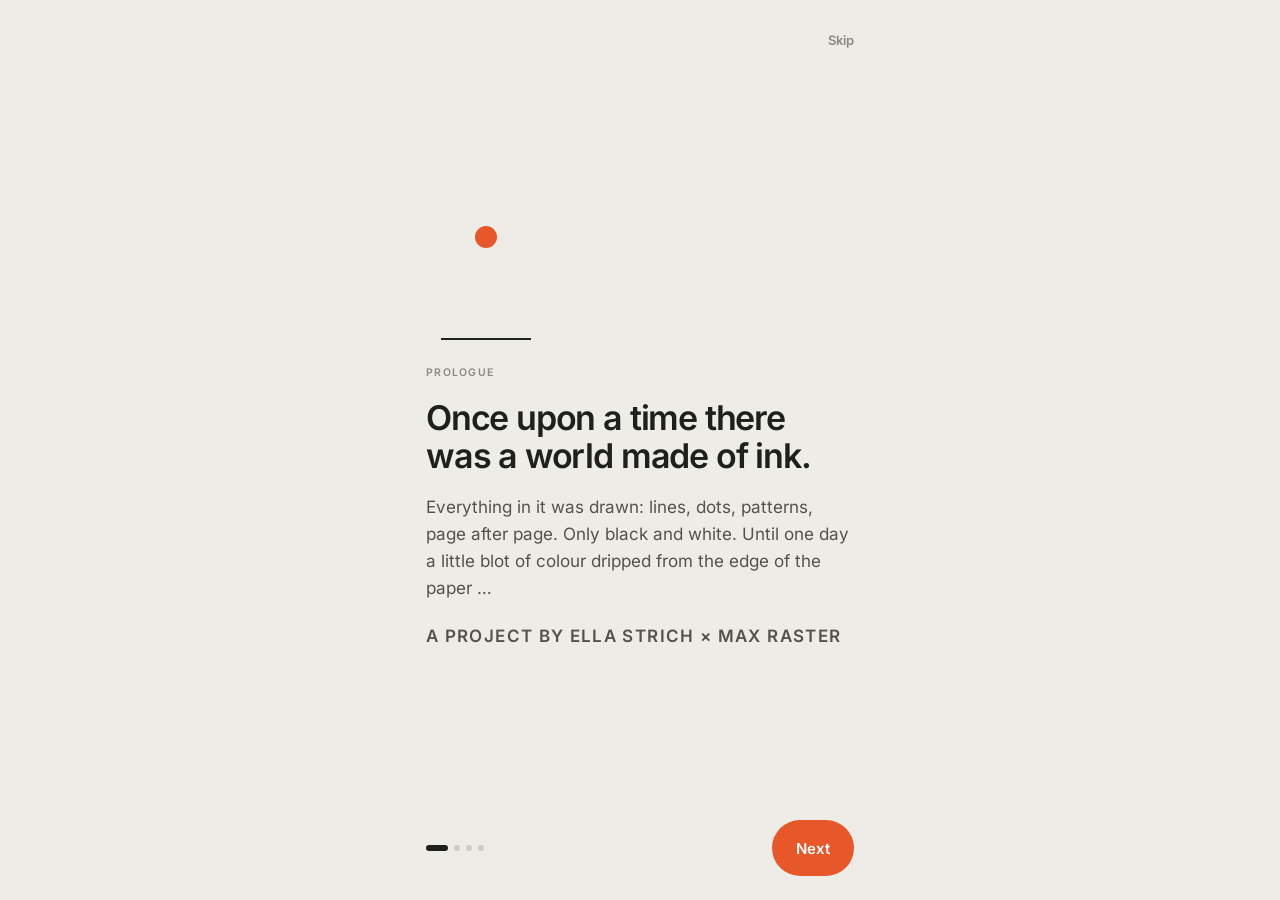
==== commit 1fcbb24e: "3.1.0: Meisterrunden vor jedem neuen Bild, sichtbar auf dem Weg; Projektseite mit Künstlerin und Zus" ====
--- a/index.html
+++ b/index.html
@@ -32,7 +32,7 @@
 button{font:inherit;color:inherit;border:0;background:none;cursor:pointer}
 img{-webkit-user-drag:none;user-select:none;-webkit-user-select:none;-webkit-touch-callout:none}
 :focus-visible{outline:2px solid var(--acc);outline-offset:3px;border-radius:12px}
-.app{position:fixed;top:0;bottom:0;left:0;right:0;max-width:480px;margin:0 auto;overflow:hidden;user-select:none;-webkit-user-select:none}
+.app{position:fixed;top:0;bottom:0;left:0;right:0;max-width:480px;margin:0 auto;overflow:hidden;overflow:clip;user-select:none;-webkit-user-select:none}
 .cap{font-size:.656rem;font-weight:600;letter-spacing:.12em;text-transform:uppercase;color:var(--mute)}
 .num{font-variant-numeric:tabular-nums}
 .ico{width:22px;height:22px;fill:none;stroke:currentColor;stroke-width:1.8;stroke-linecap:round;stroke-linejoin:round;flex:none}
@@ -103,6 +103,26 @@
 .rd.on{fill:var(--ink)}
 .rd.cur{stroke:var(--acc)}.rd.cur.on{fill:var(--acc)}
 .rd.fut{stroke:#B2AEA4}
+/* Meisterrunden: dunkler Ringpunkt, leichte Schattierung, ernsterer Grund */
+.rd.m{stroke:var(--ink);stroke-width:2;fill:var(--bg)}
+.rd.m.on{fill:var(--ink)}
+.rd.m.fut{stroke:#9E9A90}
+.rd.mi{fill:var(--acc);stroke:none}
+.mring{fill:none;stroke:var(--ink);stroke-width:1.2;opacity:0;transform-box:fill-box;transform-origin:center;animation:mring 2.8s ease-out infinite}
+@keyframes mring{0%{opacity:.5;transform:scale(1)}100%{opacity:0;transform:scale(3.2)}}
+.shade{position:absolute;width:260px;height:260px;transform:translate(-50%,-50%);border-radius:50%;pointer-events:none;
+  background:radial-gradient(circle,rgba(31,31,29,.07),rgba(31,31,29,.03) 45%,transparent 70%);transition:opacity .8s}
+.shade::after{content:'';position:absolute;inset:0;border-radius:50%;background:radial-gradient(circle,#BDB8AE 1.2px,transparent 1.5px) 0 0/11px 11px;
+  -webkit-mask-image:radial-gradient(circle,#000 20%,transparent 68%);mask-image:radial-gradient(circle,#000 20%,transparent 68%);opacity:.8}
+.shade.cur{background:radial-gradient(circle,rgba(31,31,29,.11),rgba(31,31,29,.05) 45%,transparent 70%)}
+.mlbl{position:absolute;font-size:.594rem;font-weight:600;letter-spacing:.14em;text-transform:uppercase;color:var(--soft);white-space:nowrap;pointer-events:none}
+.mlbl.cur{color:var(--ink)}
+html,body,.app,.tabs{transition:background-color 1.2s var(--ease)}
+.serious{--bg:#E6E3DC;--panel:#DAD6CD;--line:#CCC7BC}
+.serious body,html.serious{background:#E6E3DC}
+.serious .map{background-image:radial-gradient(circle,#C9C4BA 1.2px,transparent 1.5px)}
+.serious .play{box-shadow:0 0 0 2px var(--bg),0 0 0 3.5px var(--ink)}
+.gate .bwrap{box-shadow:inset 0 0 0 1.5px rgba(31,31,29,.12)}
 .glint{fill:var(--acc);filter:drop-shadow(0 0 4px rgba(232,87,42,.6))}
 .st{position:absolute;transform:translate(-50%,-50%);width:82px;height:82px;border-radius:50%;background:var(--card);padding:4px;box-shadow:0 1px 1px rgba(0,0,0,.06),0 6px 16px rgba(0,0,0,.07)}
 .st img{width:100%;height:100%;border-radius:50%;object-fit:cover;display:block}
@@ -137,6 +157,8 @@
 .pips i{width:8px;height:8px;border-radius:50%;background:var(--dot);transition:background .4s,transform .5s var(--spring)}
 .pips i.on{background:var(--acc)}
 .pips i.pop{transform:scale(1.7)}
+.pips i.m{background:var(--bg);box-shadow:inset 0 0 0 1.5px var(--ink)}
+.serious .pips i.m{background:var(--ink);box-shadow:0 0 0 2px var(--bg),0 0 0 3px var(--ink)}
 .playrow{display:flex;gap:14px;align-items:center;flex:none}
 .zoom{position:fixed;z-index:30;border-radius:50%;background:var(--acc);pointer-events:none}
 
@@ -174,7 +196,7 @@
 @keyframes cnope{0%,100%{transform:rotateY(180deg)}30%{transform:rotateY(180deg) translateX(4px)}60%{transform:rotateY(180deg) translateX(-4px)}}
 
 /* ---------- Blätter ---------- */
-.sheet{position:absolute;inset:0;z-index:40;display:flex;align-items:flex-end;background:rgba(238,236,231,0);visibility:hidden;transition:background .35s,visibility 0s .5s}
+.sheet{position:absolute;inset:0;z-index:40;overflow:hidden;display:flex;align-items:flex-end;background:rgba(238,236,231,0);visibility:hidden;transition:background .35s,visibility 0s .5s}
 .sheet.on{background:rgba(238,236,231,.82);visibility:visible;transition:background .35s,visibility 0s}
 .sheet .pane{width:100%;background:var(--card);border-radius:28px 28px 0 0;padding:12px 22px calc(var(--bot) + 22px);box-shadow:0 -10px 40px rgba(0,0,0,.08);transform:translateY(105%);transition:transform .5s var(--out);max-height:94%;overflow-y:auto;scrollbar-width:none}
 .sheet.on .pane{transform:none}
@@ -272,9 +294,26 @@
 .foot{text-align:center;font-size:.75rem;color:var(--mute);line-height:1.6;padding:6px 0 4px}
 
 /* ---------- Projekt ---------- */
+#about .pane{height:min(92%,800px);max-height:none;display:flex;flex-direction:column;overflow:hidden;padding-bottom:calc(var(--bot) + 16px)}
+.av{width:56px;height:56px;border-radius:50%;background:var(--bg);display:grid;place-items:center;font-weight:600;font-size:1rem;letter-spacing:.04em;color:var(--ink);flex:none;overflow:hidden;box-shadow:0 0 0 3px #fff,0 0 0 4px var(--line)}
+.av img{width:100%;height:100%;object-fit:cover}
+.av.a{box-shadow:0 0 0 3px #fff,0 0 0 5px var(--acc)}
+.duo{display:flex;align-items:center}
+.duo .av+.x{margin:0 -6px;z-index:1;width:26px;height:26px;border-radius:50%;background:#fff;display:grid;place-items:center;color:var(--acc);font-weight:600;box-shadow:0 1px 3px rgba(0,0,0,.1)}
+.credit{display:flex;align-items:center;gap:14px;width:100%;text-align:left;background:var(--card);border-radius:22px;padding:12px 14px;box-shadow:0 1px 0 var(--line);margin:4px 0 10px;transition:transform .2s var(--ease)}
+.credit:active{transform:scale(.98)}
+.credit .av{width:40px;height:40px;font-size:.75rem}
+.credit b{display:block;font-weight:600;font-size:.9375rem}
+.credit small{display:block;font-size:.75rem;color:var(--mute);margin-top:2px}
+.credit .ico{margin-left:auto;color:var(--mute)}
+.steps{counter-reset:s;display:flex;flex-direction:column;gap:12px;margin:8px 0 18px}
+.steps div{display:flex;gap:14px;align-items:flex-start;font-size:.9375rem;line-height:1.5;color:var(--soft)}
+.steps div::before{counter-increment:s;content:counter(s);width:28px;height:28px;border-radius:50%;flex:none;display:grid;place-items:center;font-size:.8125rem;font-weight:600;color:var(--acc);box-shadow:inset 0 0 0 1.5px var(--acc)}
+.person{display:grid;grid-template-columns:56px 1fr;gap:16px;align-items:start}
+.person .av{margin-top:4px}
 .names{font-weight:600;font-size:1.75rem;letter-spacing:-.03em;line-height:1.15;margin:4px 0 14px}
 .names span{color:var(--acc);font-weight:400;margin:0 6px}
-.person{border-top:1px solid var(--line);padding:16px 0}
+.person{border-top:1px solid var(--line);padding:18px 0}
 .person h3{font-weight:600;font-size:1.125rem;margin:4px 0 6px}
 .person p{font-size:.9375rem;line-height:1.55;color:var(--soft)}
 .person a{display:inline-flex;margin-top:10px;color:var(--acc);font-weight:600;text-decoration:none;font-size:.875rem}
@@ -358,7 +397,7 @@
   <!-- SAMMLUNG -->
   <section class="view" id="v-col">
     <header class="hd"><h1 class="h1" data-t="colTitle"></h1><span class="chip num" id="colChip"></span></header>
-    <div class="scroll"><div class="grid" id="grid"></div></div>
+    <div class="scroll"><div id="credit"></div><div class="grid" id="grid"></div></div>
   </section>
 
   <!-- STATISTIK -->
@@ -446,7 +485,7 @@
 
   <div class="sheet" id="win" role="dialog" aria-modal="true"><div class="pane" id="winPane"></div></div>
   <div class="sheet" id="lose" role="dialog" aria-modal="true"><div class="pane"><div class="grip"></div>
-    <div class="ptitle"><span class="cap" id="loseCap"></span><h2 class="h1" data-t="lostTitle"></h2></div><p class="ptext" data-t="lostText"></p>
+    <div class="ptitle"><span class="cap" id="loseCap"></span><h2 class="h1" data-t="lostTitle"></h2></div><p class="ptext" id="loseTxt"></p>
     <div class="row"><button class="btn g w" id="lMap" data-t="toMap"></button><button class="btn o w" id="lRetry" data-t="retry"></button></div></div></div>
   <div class="sheet" id="pause" role="dialog" aria-modal="true"><div class="pane"><div class="grip"></div>
     <div class="ptitle"><span class="cap" data-t="pause"></span><h2 class="h1" data-t="pauseTitle"></h2></div>
@@ -468,7 +507,7 @@
   <div class="intro out" id="intro" role="dialog" aria-modal="true">
     <button class="skip" id="iSkip" data-t="skip"></button>
     <div class="slides">
-      <div class="slide"><div class="drop" aria-hidden="true"><i></i><b></b></div><span class="cap" data-t="pTag"></span><h1 data-t="pTitle"></h1><p id="pro1"></p></div>
+      <div class="slide"><div class="drop" aria-hidden="true"><i></i><b></b></div><span class="cap" data-t="pTag"></span><h1 data-t="pTitle"></h1><p id="pro1"></p><p class="cap" id="pCredit" style="letter-spacing:.08em"></p></div>
       <div class="slide"><div class="circles" id="iCircles" aria-hidden="true"></div><span class="cap" data-t="hTag"></span><h1 data-t="hTitle"></h1><p data-t="hText"></p></div>
       <div class="slide"><div class="pulse" aria-hidden="true"></div><span class="cap" data-t="wTag"></span><h1 data-t="wTitle"></h1><p data-t="wText"></p></div>
       <div class="slide"><div class="knobs" aria-hidden="true"><i></i><i></i><i></i></div><span class="cap" data-t="sTag"></span><h1 data-t="sTitle"></h1><p data-t="sText"></p>
@@ -479,11 +518,11 @@
   </div>
 </div>
 
-<script src="strings.js?v=301"></script>
-<script src="content.js?v=301"></script>
+<script src="strings.js?v=310"></script>
+<script src="content.js?v=310"></script>
 <script>
 /* ===== Selbstreparatur: passen Texte und Seite nicht zusammen, alten Speicher leeren und einmal neu laden ===== */
-const BUILD=301;
+const BUILD=310;
 if((window.STR_BUILD!==BUILD||window.CONTENT_BUILD!==BUILD)&&!sessionStorage.getItem('mp-fix-'+BUILD)){
   try{sessionStorage.setItem('mp-fix-'+BUILD,'1')}catch(e){}
   (async()=>{try{if(navigator.serviceWorker){const rs=await navigator.serviceWorker.getRegistrations();await Promise.all(rs.map(r=>r.unregister()))}
@@ -491,7 +530,7 @@
 }
 
 /* ===================== Grunddaten ===================== */
-const VERSION='3.0.2';
+const VERSION='3.1.0';
 const C=window.CONTENT||{images:[],journey:{acts:[]},people:[]};
 const IMGS=C.images.map((_,i)=>'img/t'+(i+1)+'.webp?v=211'),ALL=IMGS.length,MAXP=8,NEED=[2,3,3,4,4,5,5,6];
 const STAGE_RULES=[{peek:1300,rot:1},{peek:1100,rot:1,swap:1},{peek:900,rot:1,swap:1,lives:3},{peek:0,rot:1,swap:1,lives:5}];
@@ -519,6 +558,11 @@
 const calm=()=>S.set.calm||matchMedia('(prefers-reduced-motion: reduce)').matches;
 const stageIdx=()=>Math.min(STAGE_RULES.length-1,Math.floor(S.master/2));
 const stage=()=>S.unlocked<ALL?null:{...STAGE_RULES[stageIdx()],...t('stages')[stageIdx()]};
+/* Meisterrunde: die letzte Runde vor jedem neuen Bild. Ihre Regel wird mit dem Weg ernster. */
+const gateIdx=n=>n<=4?0:n<=6?1:n<10?2:3;
+const masterNext=()=>S.unlocked<ALL&&S.prog===need()-1;
+const gateRule=n=>({...STAGE_RULES[gateIdx(n)],...t('stages')[gateIdx(n)],gate:true});
+function setSerious(on){document.documentElement.classList.toggle('serious',!!on);const m=$('meta[name=theme-color]');if(m)m.content=on?'#E6E3DC':'#EEECE7'}
 
 /* ===================== Sprache ===================== */
 let L=S.set.lang==='en'?'en':'de';
@@ -592,6 +636,7 @@
   const tab=TABS.includes(v);$('#tabs').classList.toggle('off',!tab);
   if(tab){$$('#tabs button').forEach(b=>b.toggleAttribute('aria-current',b.dataset.v===v));moveInd();if(pendingReload)return location.reload()}
   if(v!=='game')stopClock();
+  if(v!=='home'&&v!=='game')setSerious(false);
   if(v==='home')renderHome(opts);if(v==='col')renderCol();if(v==='stats')renderStats();if(v==='set')renderSet();
   const h={home:'#spielen',col:'#sammlung',stats:'#statistik',set:'#optionen'}[v];if(h&&location.hash!==h)history.replaceState(0,'',h);
 }
@@ -613,24 +658,31 @@
   $('#roundChip').textContent=t('round',{n:S.round});
   const done=S.unlocked>=ALL,n=need(),left=n-S.prog,st=stage();
   $('#stTxt').textContent=done?t('masterStatus',{n:Math.min(STAGE_RULES.length,Math.floor(S.master/2)+1),of:STAGE_RULES.length,name:st.name}):(left===1?t('until1',{n:S.unlocked+1}):t('untilN',{r:left,n:S.unlocked+1}));
-  $('#pips').innerHTML=done?Array.from({length:2},(_,j)=>'<i class="'+(j<S.master%2?'on':'')+'"></i>').join(''):Array.from({length:n},(_,j)=>'<i class="'+(j<S.prog?'on':'')+(opts.pip===j?' pop':'')+'"></i>').join('');
-  $('#playTxt').textContent=t('playPairs',{n:Math.min(S.unlocked,MAXP)});
+  $('#pips').innerHTML=done?Array.from({length:2},(_,j)=>'<i class="'+(j<S.master%2?'on':'')+'"></i>').join(''):Array.from({length:n},(_,j)=>'<i class="'+(j<S.prog?'on':'')+(opts.pip===j?' pop':'')+(j===n-1?' m':'')+'"></i>').join('');
+  const mn=masterNext();setSerious(mn);
+  if(mn){const g=gateRule(S.unlocked+1);$('#stTxt').textContent=t('gateNext',{name:g.name,n:S.unlocked+1});$('#playTxt').textContent=t('gatePlay',{name:g.name})}
+  else $('#playTxt').textContent=t('playPairs',{n:Math.min(S.unlocked,MAXP)});
   $('#miniBtn').classList.toggle('due',!!S.miniDue);
   renderMap(opts.enter!==false);
 }
 function renderMap(enter){
-  const map=$('#map'),inn=$('#mapIn'),W=map.clientWidth||360,gap=168,pad=90,cnt=Math.min(ALL,S.unlocked+3);gapY=gap;
+  const map=$('#map'),inn=$('#mapIn'),W=map.clientWidth||360,gap=200,pad=90,cnt=Math.min(ALL,S.unlocked+3);gapY=gap;
   const H=pad*2+gap*(cnt-1);inn.style.height=H+'px';P=[];
   for(let i=0;i<cnt;i++)P.push([W/2+(i%2?1:-1)*W*.2,H-pad-i*gap]);
   const seg=(a,b)=>{const my=(a[1]+b[1])/2;return 'M'+a[0]+' '+a[1]+'C'+a[0]+' '+my+' '+b[0]+' '+my+' '+b[0]+' '+b[1]};
   let svg='<svg width="'+W+'" height="'+H+'" aria-hidden="true">';
   for(let i=1;i<cnt;i++){const c=i<S.unlocked?'p-done':i===S.unlocked?'p-next':'p-fut';svg+='<path class="'+c+'" data-s="'+i+'" d="'+seg(P[i-1],P[i])+'"/>'}
   /* Runden als Punkte auf jedem Wegstück */
-  const tmp=document.createElementNS('http://www.w3.org/2000/svg','path');
+  const tmp=document.createElementNS('http://www.w3.org/2000/svg','path'),mpos=[];
   for(let i=2;i<cnt;i++){const n=NEED[Math.min(i-2,NEED.length-1)];tmp.setAttribute('d',seg(P[i-1],P[i]));let L=0;try{L=tmp.getTotalLength()}catch(e){}if(!L)break;
-    for(let j=0;j<n;j++){const pt=tmp.getPointAtLength(L*(j+1)/(n+1)),cur=i===S.unlocked,on=i<S.unlocked||(cur&&j<S.prog);
+    for(let j=0;j<n;j++){const fr=j===n-1?.565:.25+.22*(n>2?j/(n-2):.5),pt=tmp.getPointAtLength(L*fr),cur=i===S.unlocked,on=i<S.unlocked||(cur&&j<S.prog);
+      const m=j===n-1;if(m){mpos.push([pt.x,pt.y,i,cur,on]);
+        svg+=(cur?'<circle class="mring" cx="'+pt.x.toFixed(1)+'" cy="'+pt.y.toFixed(1)+'" r="6"/>':'')+'<circle data-s="'+i+'" class="rd m'+(on?' on':'')+(i>S.unlocked?' fut':'')+'" cx="'+pt.x.toFixed(1)+'" cy="'+pt.y.toFixed(1)+'" r="6.5"/>'+(on?'<circle class="rd mi" cx="'+pt.x.toFixed(1)+'" cy="'+pt.y.toFixed(1)+'" r="2.2"/>':'');continue}
       svg+='<circle data-s="'+i+'" class="rd'+(on?' on':'')+(cur?' cur':'')+(i>S.unlocked?' fut':'')+'" cx="'+pt.x.toFixed(1)+'" cy="'+pt.y.toFixed(1)+'" r="'+(cur?4.5:3.5)+'"/>'}}
-  let h=svg+'</svg>';
+  let h='';
+  mpos.forEach(([x,y,i,cur,on])=>{const g=gateRule(i+1);h+='<div class="shade'+(cur?' cur':'')+'" style="left:'+x+'px;top:'+y+'px;opacity:'+(i>S.unlocked?.5:1)+'"></div>'})
+  h+=svg+'</svg>';
+  mpos.forEach(([x,y,i,cur,on])=>{const g=gateRule(i+1);if(i<=S.unlocked+1){const rt=P[i][0]<W/2;h+='<span class="mlbl'+(cur?' cur':'')+'" style="'+(rt?'left:'+(x+14):'right:'+(W-x+14))+'px;top:'+(y-6)+'px" aria-hidden="true">'+esc(t('gateShort'))+' · '+esc(g.name)+'</span>'}});
   const DK=((C.deko||{}).ornamente||[]).map(o=>typeof o==='string'?o:o.datei).filter(Boolean);
   for(let i=0;i<cnt-1&&DK.length;i++){const y=(P[i][1]+P[i+1][1])/2-20,left=i%2===0;
     h+='<img class="ghost" src="'+esc(DK[i%DK.length])+'" alt="" style="left:'+(left?6:W-6)+'px;top:'+y+'px;width:150px;--rr:'+((i*47)%30-15)+'deg">'}
@@ -669,7 +721,7 @@
   const t0=performance.now(),D=1300,step=tt=>{const k=Math.min(1,(tt-t0)/D),e=k<.5?2*k*k:1-Math.pow(-2*k+2,2)/2,p=path.getPointAtLength(L*e);
     g.setAttribute('cx',p.x);g.setAttribute('cy',p.y);g.style.opacity=k<.12?k/.12:k>.85?(1-k)/.15:1;if(k<1)requestAnimationFrame(step);else g.remove()};requestAnimationFrame(step)}
 $('#play').onclick=()=>playRound($('#nextSt')||$('#play .go'));
-$('#logo').onclick=()=>{SND.tap();openIntro()};
+$('#logo').onclick=()=>{SND.tap();openAbout()};
 
 /* Übergang: ein Kreis geht auf */
 function zoomFrom(el,cb){
@@ -682,19 +734,20 @@
 function playRound(from){SND.tap();zoomFrom(from,()=>{show('game');startRound()})}
 
 /* ===================== Memory ===================== */
-let pairs=0,open=[],lock=false,found=0,moves=0,miss=0,lives=0,rl={},combo=0,comboJoker=false,jokerUsed=false,running=false,peeking=false,t0=0,tick=null,paused=0,pausedAt=0,timers=[];
+let isGate=false,pairs=0,open=[],lock=false,found=0,moves=0,miss=0,lives=0,rl={},combo=0,comboJoker=false,jokerUsed=false,running=false,peeking=false,t0=0,tick=null,paused=0,pausedAt=0,timers=[];
 const later=(f,ms)=>{const id=setTimeout(f,ms);timers.push(id);return id};
 function stopAll(){timers.forEach(clearTimeout);timers=[];stopClock();running=false;peeking=false}
 function stopClock(){clearInterval(tick);tick=null}
 const elapsed=()=>Math.max(0,Math.floor((Date.now()-t0)/1000));
 function startRound(){
   stopAll();closeSheet('win');closeSheet('lose');
-  const st=stage();pairs=Math.min(S.unlocked,MAXP);moves=0;found=0;miss=0;open=[];combo=0;comboJoker=false;jokerUsed=false;
+  const gate=masterNext(),st=stage()||(gate?gateRule(S.unlocked+1):null);isGate=gate;setSerious(gate);$('#v-game').classList.toggle('gate',gate);
+  pairs=Math.min(S.unlocked,MAXP);moves=0;found=0;miss=0;open=[];combo=0;comboJoker=false;jokerUsed=false;
   let pk=st?st.peek:Math.max(700,1900-S.prog*550);rl={rot:!!(st&&st.rot),swap:!!(st&&st.swap),lives:st&&st.lives?st.lives:0};
   if(PRO()){pk=Math.round(pk*.6);if(S.unlocked>=4){rl.swap=true;rl.lives=rl.lives?Math.max(2,rl.lives-1):pairs+2}if(S.unlocked>=6)rl.rot=true}
   else{pk=Math.round(pk*1.25);if(rl.lives)rl.lives+=2}
   rl.peek=st&&st.peek===0?0:pk+pairs*90;lives=rl.lives;
-  $('#gCap').textContent=st?t('masterTag',{name:st.name}):(PRO()?t('pro'):t('beginner'));$('#gTitle').textContent=t('round',{n:S.round});
+  $('#gCap').textContent=gate?t('gateTag',{name:st.name}):st?t('masterTag',{name:st.name}):(PRO()?t('pro'):t('beginner'));$('#gTitle').textContent=t('round',{n:S.round});
   ['#hP','#hM'].forEach(s=>$(s).dataset.v=0);$('#hP').textContent='0/'+pairs;$('#hM').textContent='0';$('#hT').textContent='0:00';
   drawLives();drawJoker();
   const newest=S.unlocked-1,pick=[newest].concat(shuffle([...Array(S.unlocked-1).keys()]).slice(0,pairs-1));
@@ -704,8 +757,8 @@
   $$('#board .card').forEach(c=>c.onclick=()=>flip(c));
   labelAll();requestAnimationFrame(fitBoard);
   const cards=$$('#board .card'),bar=$('#peekBar');bar.getAnimations().forEach(a=>a.cancel());
-  if(!rl.peek){setMsg(t('blind'));lock=true;later(begin,900);return}
-  lock=true;peeking=true;setMsg(t('rememberS',{s:(rl.peek/1000).toFixed(1).replace('.0','')}));
+  if(!rl.peek){setMsg(gate?st.info:t('blind'),gate);lock=true;later(begin,gate?1600:900);return}
+  lock=true;peeking=true;setMsg(gate?st.info:t('rememberS',{s:(rl.peek/1000).toFixed(1).replace('.0','')}),gate);
   bar.animate([{transform:'scaleX(1)'},{transform:'scaleX(0)'}],{duration:rl.peek+400,easing:'linear',fill:'forwards'});
   later(()=>{cards.forEach((c,k)=>later(()=>{c.classList.remove('up');if(k%3===0)SND.flip()},k*40));later(begin,cards.length*40+300)},rl.peek+400);
 }
@@ -752,7 +805,7 @@
 $('#pGo').onclick=()=>{t0+=Date.now()-pausedAt;paused=0;closeSheet('pause')};
 $('#pShuffle').onclick=()=>{closeSheet('pause');startRound()};
 $('#pMap').onclick=()=>{closeSheet('pause');stopAll();show('home',{enter:false})};
-function lose(){stopAll();lock=true;S.stats.lost++;S.stats.streak=0;save();SND.lose();$('#loseCap').textContent=t('round',{n:S.round});openSheet('lose')}
+function lose(){stopAll();lock=true;S.stats.lost++;S.stats.streak=0;save();SND.lose();$('#loseCap').textContent=isGate?t('gateTag',{name:gateRule(S.unlocked+1).name}):t('round',{n:S.round});$('#loseTxt').textContent=isGate?t('gateLost'):t('lostText');openSheet('lose')}
 $('#lRetry').onclick=()=>{closeSheet('lose');startRound()};
 $('#lMap').onclick=()=>{closeSheet('lose');show('home',{enter:false})};
 
@@ -773,7 +826,7 @@
   if(got){const i=S.unlocked-1,ac=actFor(i),newAct=ac&&ac.from===i+1;SND.unlock();
     p.innerHTML='<div class="grip"></div><div class="unlock" id="ul"><div class="uimg" aria-hidden="true"><svg viewBox="0 0 200 200"><circle cx="100" cy="100" r="95"/></svg><img src="'+IMGS[i]+'" alt="">'+
       Array.from({length:10},()=>'<i class="spark"></i>').join('')+'</div>'+
-      '<span class="cap fade" style="animation-delay:.9s;color:var(--acc)">'+esc(newAct?t('newAct',{name:loc(ac.title)}):(S.unlocked===ALL?t('lastImage',{n:two(i+1)}):t('newImage',{n:two(i+1)})))+'</span>'+
+      '<span class="cap fade" style="animation-delay:.8s">'+esc(t('gatePassed'))+'</span><span class="cap fade" style="animation-delay:.9s;color:var(--acc)">'+esc(newAct?t('newAct',{name:loc(ac.title)}):(S.unlocked===ALL?t('lastImage',{n:two(i+1)}):t('newImage',{n:two(i+1)})))+'</span>'+
       '<h2 class="fade" style="animation-delay:1s">'+esc(T(i))+'</h2><p class="fade" style="animation-delay:1.15s">'+esc(STEP(i)||STORY(i))+'</p>'+
       '<div class="row fade" style="animation-delay:1.3s;width:100%;margin-top:12px"><button class="btn g w" id="wMap">'+esc(t('toMap'))+'</button><button class="btn o w" id="wNext">'+esc(S.miniDue?t('miniGame'):t('keepPlaying'))+'</button></div></div>';
     openSheet('win');requestAnimationFrame(()=>{$('#ul').classList.add('go');
@@ -858,6 +911,7 @@
 /* ===================== Sammlung & Bild-Detail ===================== */
 function renderCol(){
   $('#colChip').textContent=S.unlocked+' / '+ALL;
+  $('#credit').innerHTML=creditCard();const cb=$('#creditBtn');if(cb)cb.onclick=()=>{SND.tap();openAbout()};
   $('#grid').innerHTML=IMGS.map((src,i)=>i<S.unlocked
     ?'<button class="cell in" data-i="'+i+'" style="animation-delay:'+(i*.04)+'s" aria-label="'+esc(t('stationAria',{n:i+1,title:T(i)}))+'"><span class="c"><img src="'+src+'" alt=""></span><span class="l" aria-hidden="true"><b>'+two(i+1)+'</b>'+esc(T(i))+'</span></button>'
     :'<div class="cell lock in" style="animation-delay:'+(i*.04)+'s" role="img" aria-label="'+esc(t('lockedAria',{n:i+1}))+'"><span class="c" aria-hidden="true">'+two(i+1)+'</span><span class="l" aria-hidden="true">'+esc(t('hidden'))+'</span></div>').join('');
@@ -870,7 +924,7 @@
     '<div class="big" id="dBig"><img src="'+IMGS[i]+'" alt="'+esc(T(i))+'"></div>'+
     '<button class="key" id="dNext" aria-label="'+esc(t('nextImg'))+'"'+(i>=S.unlocked-1?' disabled style="opacity:.3"':'')+'><svg class="ico" viewBox="0 0 24 24"><path d="M9 5l7 7-7 7"/></svg></button></div>'+
     '<span class="cap">'+esc(t('imageOf',{n:two(i+1),of:ALL}))+'</span><h2>'+esc(T(i))+'</h2>'+
-    '<div class="meta cap">'+(S.at[i]?'<span>'+esc(t('unlockedIn',{n:S.at[i]}))+'</span>':'')+'<span>'+esc(t('foundTimes',{n:S.found[i]||0}))+'</span></div>'+
+    '<div class="meta cap">'+(PEOPLE()[0]?'<span>'+esc(t('drawnBy',{name:PEOPLE()[0].name}))+'</span>':'')+(S.at[i]?'<span>'+esc(t('unlockedIn',{n:S.at[i]}))+'</span>':'')+'<span>'+esc(t('foundTimes',{n:S.found[i]||0}))+'</span></div>'+
     '<div class="txt">'+(step?'<p class="q">'+esc(step)+'</p>':'')+(story?'<p>'+esc(story)+'</p>':'')+'</div></div></div>'+
     '<button class="btn g" id="dClose" style="margin-top:8px;width:100%;flex:none">'+esc(t('close'))+'</button>';
   const sh=$('#det'),was=sh.classList.contains('on');openSheet('det');
@@ -922,17 +976,24 @@
 $('#devRow').onclick=()=>ask(t('devTitle'),t('devText'),t('devOk'),()=>{S.unlocked=ALL;S.prog=0;S.at=S.at.map((v,i)=>v||i+1);save();show('home',{force:true})});
 
 /* ===================== Über das Projekt ===================== */
+const avatar=(p,k)=>'<span class="av'+(k===0?' a':'')+'" aria-hidden="true">'+(p.portrait?'<img src="'+esc(p.portrait)+'" alt="">':esc(p.signature||(p.name||'').split(' ').map(w=>w[0]).join('')))+'</span>';
 function openAbout(){
-  const P=PEOPLE(),pr=C.project||{},tx=loc(pr.text);
-  $('#aboutPane').innerHTML='<div class="grip"></div><span class="cap">'+esc(t('about'))+'</span>'+
+  const P=PEOPLE(),pr=C.project||{},tx=loc(pr.text),steps=(pr.steps||[]).map(loc).filter(Boolean);
+  $('#aboutPane').innerHTML='<div class="grip"></div><div class="dscroll">'+
+    '<span class="cap">'+esc(loc(pr.title)||t('about'))+'</span>'+
+    '<div class="duo" style="margin:14px 0 10px">'+P.map((p,k)=>avatar(p,k)).join('<span class="x">×</span>')+'</div>'+
     '<div class="names">'+P.map(p=>esc(p.name)).join('<span>×</span>')+'</div>'+
-    (loc(pr.title)?'<h2 class="h1" style="font-size:1.25rem;margin-bottom:8px">'+esc(loc(pr.title))+'</h2>':'')+(tx?'<p class="ptext">'+esc(tx)+'</p>':'')+
+    (loc(pr.lead)?'<p class="ptext" style="color:var(--ink);margin-bottom:10px">'+esc(loc(pr.lead))+'</p>':'')+(tx?'<p class="ptext">'+esc(tx)+'</p>':'')+
+    (steps.length?'<span class="cap">'+esc(t('howMade'))+'</span><div class="steps">'+steps.map(x=>'<div>'+esc(x)+'</div>').join('')+'</div>':'')+
     '<div class="strip" aria-hidden="true">'+IMGS.slice(0,S.unlocked).map(s=>'<img src="'+s+'" alt="">').join('')+'</div>'+
-    P.map(p=>{const ln=p.link||'';return '<div class="person"><span class="cap">'+esc(loc(p.role))+'</span><h3>'+esc(p.name)+'</h3>'+(loc(p.bio)?'<p>'+esc(loc(p.bio))+'</p>':'')+
-      (ln?'<a href="'+esc(ln)+'" target="_blank" rel="noopener">'+esc(ln.replace(/^https?:\/\/(www\.)?/,'').replace(/\/$/,''))+' ↗</a>':'')+'</div>'}).join('')+
-    '<p class="copy">'+esc(copyLine())+'. '+esc(loc((C.copyright||{}).note))+'</p><button class="btn g" id="aClose" style="width:100%">'+esc(t('close'))+'</button>';
-  openSheet('about');$('#aboutPane').scrollTop=0;$('#aClose').onclick=()=>closeSheet('about');
-}
+    P.map((p,k)=>{const ln=p.link||'';return '<div class="person">'+avatar(p,k)+'<div><span class="cap">'+esc(loc(p.role))+'</span><h3>'+esc(p.name)+'</h3>'+(loc(p.bio)?'<p>'+esc(loc(p.bio))+'</p>':'')+
+      (ln?'<a href="'+esc(ln)+'" target="_blank" rel="noopener">'+esc(ln.replace(/^https?:\/\/(www\.)?/,'').replace(/\/$/,''))+' ↗</a>':'')+'</div></div>'}).join('')+
+    '<p class="copy">'+esc(copyLine())+'. '+esc(loc((C.copyright||{}).note))+'</p></div>'+
+    '<button class="btn g" id="aClose" style="width:100%;margin-top:8px;flex:none">'+esc(t('close'))+'</button>';
+  openSheet('about');$('#aClose').onclick=()=>closeSheet('about');
+}
+function creditCard(){const P=PEOPLE();if(!P.length)return '';
+  return '<button class="credit" id="creditBtn"><span class="duo">'+P.map((p,k)=>avatar(p,k)).join('')+'</span><span><b>'+P.map(p=>esc(p.name)).join(' × ')+'</b><small>'+esc(P.map(p=>loc(p.role)).join(' · '))+'</small></span><svg class="ico" viewBox="0 0 24 24"><path d="M9 6l6 6-6 6"/></svg></button>'}
 
 /* ===================== Prolog & Einführung ===================== */
 let slide=0;const SLIDES=4;
@@ -940,6 +1001,7 @@
   const pro=loc(C.journey&&C.journey.prologue)||'';$('#pro1').textContent=pro.replace(/^Es war einmal eine Welt aus Tusche\.?\s*/,'').replace(/^Once upon a time[^.]*\.\s*/,'')||pro;
   $('#iCircles').innerHTML=[0,1,2,3].filter(i=>i<ALL).map((i,k)=>'<img src="'+IMGS[i]+'" alt="" style="animation-delay:'+(.2+k*.08)+'s">').join('');
   segSet('iMode','m',S.set.mode);$('#iModeNote').textContent=PRO()?t('modeNotePro'):t('modeNoteEasy');
+  $('#pCredit').textContent=t('projectBy',{names:PEOPLE().map(p=>p.name).join(' × ')});
   slide=0;drawSlide();$('#intro').classList.remove('out')}
 function drawSlide(){$$('.slide').forEach((s,k)=>{s.classList.toggle('on',k===slide);s.classList.toggle('past',k<slide)});$$('#dots i').forEach((d,k)=>d.classList.toggle('on',k===slide));
   $('#iNext').textContent=slide===SLIDES-1?t('letsGo'):t('continue')}
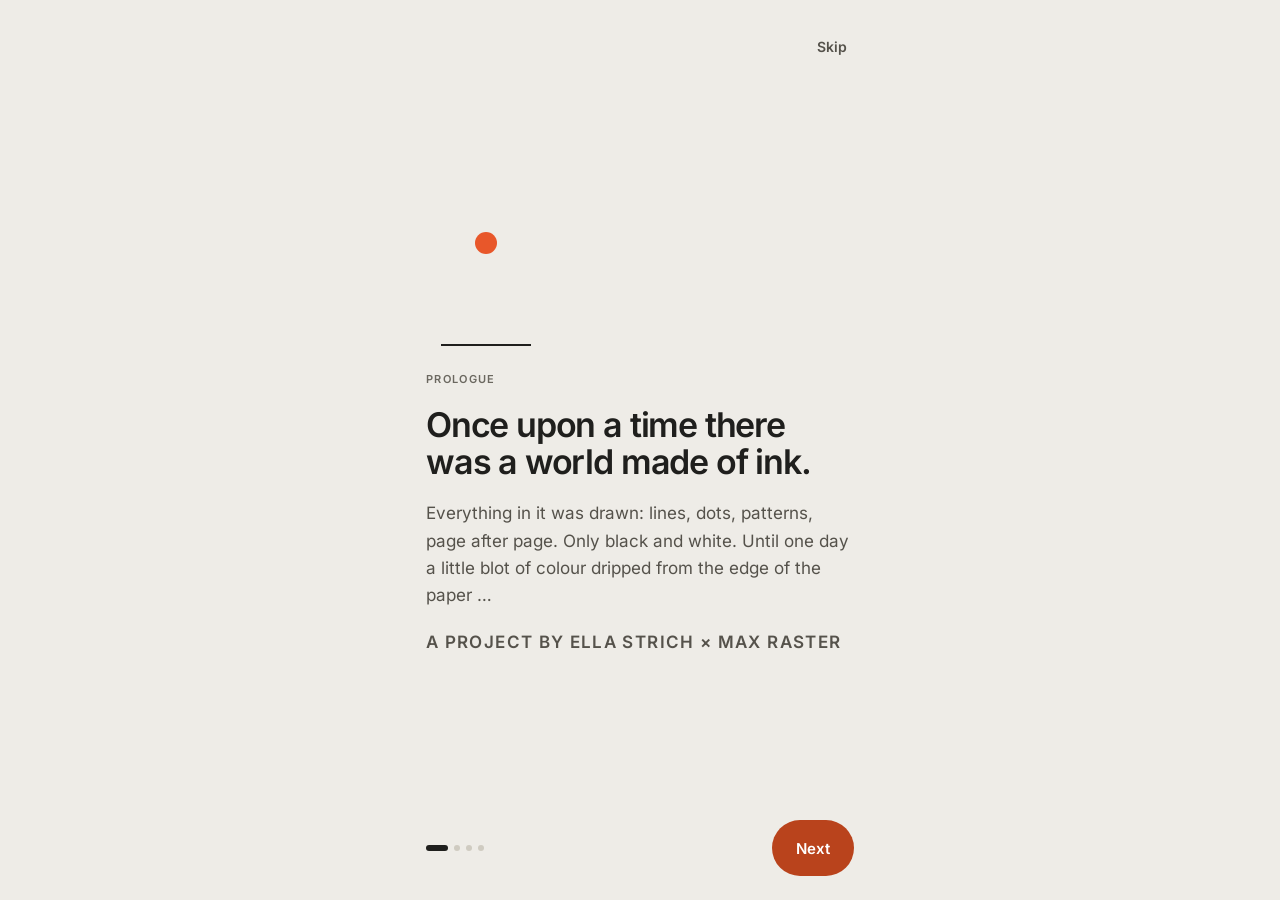
==== commit ef5ce273: "3.3.0: Apple-Richtlinien – Kontrast, Mindestgrößen, Tab-Leiste mit Wörtern, Dunkelmodus, Kontrast er" ====
--- a/index.html
+++ b/index.html
@@ -4,12 +4,13 @@
 <meta charset="utf-8">
 <meta name="viewport" content="width=device-width,initial-scale=1,maximum-scale=1,viewport-fit=cover">
 <meta name="theme-color" content="#EEECE7">
+<meta name="color-scheme" content="light dark">
 <title>memo punch</title>
 <meta name="description" content="Memory mit Tuschezeichnungen. Finde Paare, sammle Bilder, folge der Geschichte.">
 <meta name="apple-mobile-web-app-capable" content="yes">
 <meta name="mobile-web-app-capable" content="yes">
 <meta name="apple-mobile-web-app-title" content="memo punch">
-<meta name="apple-mobile-web-app-status-bar-style" content="default">
+<meta name="apple-mobile-web-app-status-bar-style" content="black-translucent">
 <link rel="manifest" href="manifest.webmanifest">
 <link rel="icon" type="image/png" sizes="32x32" href="icons/favicon-32.png">
 <link rel="apple-touch-icon" href="icons/apple-touch-icon.png">
@@ -21,11 +22,35 @@
 /* ============ Gestaltung: Rams rund ============
    Warmes Grau, Orange als einziger Akzent, runde Bilder, ruhige Bewegung. */
 :root{
-  --bg:#EEECE7;--panel:#E4E1DA;--card:#fff;--ink:#1F1F1D;--mute:#8C8980;--soft:#55524B;--line:#D6D2C9;--line2:#EFECE6;--dot:#CFCBC1;
-  --acc:#E8572A;--dark:#262624;
+  --bg:#EEECE7;--panel:#E4E1DA;--card:#fff;--ink:#1F1F1D;--mute:#6B6860;--soft:#55524B;--line:#D6D2C9;--line2:#EFECE6;--dot:#CFCBC1;
+  --acc:#E8572A;--acct:#B9431C;--onacc:#fff;--dark:#262624;--danger:#C4302B;
+  --keyb:#E2DED6;--glass:rgba(255,255,255,.82);--glassedge:rgba(255,255,255,.6);--scrim:rgba(238,236,231,.82);--scrim0:rgba(238,236,231,0);
+  --grid:#D7D3CA;--fut:#9C988E;--back:#F7F6F2;--backdot:#BDB9AF;--ring:#fff;--shade:31,31,29;
+  --gpanel:#D6D1C7;--gback:#F1EFEA;--gbackdot:#8F8A80;--gline:#C9C4BA;--gintro:rgba(214,209,199,.94);--ghost:none;
   --r:999px;--ease:cubic-bezier(.4,0,.2,1);--spring:cubic-bezier(.2,1.25,.4,1);--out:cubic-bezier(.2,.8,.2,1);
-  --top:calc(env(safe-area-inset-top) + 14px);--tabh:66px;--bot:env(safe-area-inset-bottom)}
-html.big{font-size:112.5%}
+  --top:calc(env(safe-area-inset-top) + 14px);--tabh:62px;--tabspace:calc(var(--tabh) + var(--bot) * .55 + 10px);--bot:env(safe-area-inset-bottom)}
+/* Dunkelmodus: folgt dem iPhone oder der Wahl in den Optionen */
+html.dark{--bg:#191816;--panel:#22211E;--card:#2A2926;--ink:#EDEBE6;--mute:#A29E95;--soft:#C8C4BB;--line:#3A3934;--line2:#302F2B;--dot:#4B4943;
+  --acc:#F0683C;--acct:#FF8A5C;--onacc:#1B1A18;--dark:#EDEBE6;--danger:#D93A35;
+  --keyb:#1E1D1A;--glass:rgba(42,41,38,.84);--glassedge:rgba(255,255,255,.07);--scrim:rgba(25,24,22,.84);--scrim0:rgba(25,24,22,0);
+  --grid:#34322E;--fut:#77736A;--back:#2F2E2A;--backdot:#5E5B54;--ring:#F4F2EE;--shade:0,0,0;
+  --gpanel:#121110;--gback:#272622;--gbackdot:#827E75;--gline:#3E3C37;--gintro:rgba(18,17,16,.94);--ghost:invert(1)}
+html.dark.serious{--bg:#121110;--panel:#1A1917;--line:#33312D;--grid:#2A2825;--scrim:rgba(18,17,16,.86)}
+@media (prefers-color-scheme:dark){html:not(.light){--bg:#191816;--panel:#22211E;--card:#2A2926;--ink:#EDEBE6;--mute:#A29E95;--soft:#C8C4BB;--line:#3A3934;--line2:#302F2B;--dot:#4B4943;
+  --acc:#F0683C;--acct:#FF8A5C;--onacc:#1B1A18;--dark:#EDEBE6;--danger:#D93A35;
+  --keyb:#1E1D1A;--glass:rgba(42,41,38,.84);--glassedge:rgba(255,255,255,.07);--scrim:rgba(25,24,22,.84);--scrim0:rgba(25,24,22,0);
+  --grid:#34322E;--fut:#77736A;--back:#2F2E2A;--backdot:#5E5B54;--ring:#F4F2EE;--shade:0,0,0;
+  --gpanel:#121110;--gback:#272622;--gbackdot:#827E75;--gline:#3E3C37;--gintro:rgba(18,17,16,.94);--ghost:invert(1)}html:not(.light).serious{--bg:#121110;--panel:#1A1917;--line:#33312D;--grid:#2A2825;--scrim:rgba(18,17,16,.86)}}
+html.dark .st.lock,html.dark .rd.fut{opacity:.9}
+/* Kontrast erhöhen (iPhone-Einstellung) */
+@media (prefers-contrast:more){
+  :root{--mute:#4F4C46;--soft:#3E3B36;--line:#B5B0A6;--fut:#6F6B63;--dot:#A9A49A}
+  html.dark{--mute:#CFCBC2;--soft:#E2DED6;--line:#5C5A54;--fut:#9C988F;--dot:#6E6B64}
+  .stat,.list,.box,.credit,.key,.chip,.st .lbl,.tabs{box-shadow:inset 0 0 0 1px var(--line)!important}
+}
+html.shortvp{--bot:0px}
+/* Installierte App: iOS legt einen Weichzeichner unter die Statusleiste, Inhalt etwas tiefer setzen */
+html.sa{--top:calc(env(safe-area-inset-top) + 34px)}
 *{box-sizing:border-box;margin:0;padding:0;-webkit-tap-highlight-color:transparent}
 html,body{height:100%;overflow:hidden;background:var(--bg);color:var(--ink);font-family:Inter,'Helvetica Neue',Helvetica,sans-serif;-webkit-font-smoothing:antialiased;-webkit-text-size-adjust:100%}
 body{overscroll-behavior:none}
@@ -33,14 +58,14 @@
 img{-webkit-user-drag:none;user-select:none;-webkit-user-select:none;-webkit-touch-callout:none}
 :focus-visible{outline:2px solid var(--acc);outline-offset:3px;border-radius:12px}
 .app{position:fixed;top:0;bottom:0;left:0;right:0;max-width:480px;margin:0 auto;overflow:hidden;overflow:clip;user-select:none;-webkit-user-select:none}
-.cap{font-size:.656rem;font-weight:600;letter-spacing:.12em;text-transform:uppercase;color:var(--mute)}
+.cap{font-size:.6875rem;font-weight:600;letter-spacing:.12em;text-transform:uppercase;color:var(--mute)}
 .num{font-variant-numeric:tabular-nums}
 .ico{width:22px;height:22px;fill:none;stroke:currentColor;stroke-width:1.8;stroke-linecap:round;stroke-linejoin:round;flex:none}
 .sr{position:absolute;width:1px;height:1px;overflow:hidden;clip:rect(0 0 0 0)}
 [hidden]{display:none!important}
 
 /* ---------- Ansichten ---------- */
-.view{position:absolute;inset:0;display:flex;flex-direction:column;gap:14px;padding:var(--top) 20px calc(var(--tabh) + var(--bot) + 18px);
+.view{position:absolute;inset:0;display:flex;flex-direction:column;gap:14px;padding:var(--top) 20px calc(var(--tabspace) + 16px);
   opacity:0;visibility:hidden;transform:translateY(10px);transition:opacity .35s var(--ease),transform .45s var(--out),visibility 0s .35s}
 .view.on{opacity:1;visibility:visible;transform:none;transition:opacity .35s var(--ease),transform .45s var(--out),visibility 0s}
 .view.full{padding-bottom:calc(var(--bot) + 16px)}
@@ -52,13 +77,13 @@
 .logo i{display:inline-block;width:9px;height:9px;border-radius:50%;background:var(--acc);margin-left:7px;vertical-align:2px;transition:transform .5s var(--spring)}
 .logo:active i{transform:scale(1.8)}
 .chip{font-size:.6875rem;font-weight:600;letter-spacing:.12em;text-transform:uppercase;color:var(--mute);background:var(--card);border-radius:var(--r);padding:8px 14px;box-shadow:0 1px 0 var(--line);white-space:nowrap}
-.chip.acc{color:var(--acc)}
+.chip.acc{color:var(--acct)}
 .h1{font-weight:600;font-size:1.75rem;letter-spacing:-.03em;line-height:1.1}
 
 /* Tasten */
-.key{position:relative;width:48px;height:48px;border-radius:50%;background:var(--card);display:grid;place-items:center;flex:none;box-shadow:inset 0 -3px 0 #E2DED6,0 1px 2px rgba(0,0,0,.12);transition:transform .15s var(--ease),box-shadow .15s var(--ease),opacity .3s}
-.key:active{transform:translateY(1px) scale(.96);box-shadow:inset 0 -1px 0 #E2DED6,0 0 1px rgba(0,0,0,.12)}
-.key .badge{position:absolute;top:-2px;right:-2px;min-width:20px;height:20px;border-radius:10px;background:var(--acc);color:#fff;font-size:.6875rem;font-weight:600;display:grid;place-items:center;padding:0 5px;box-shadow:0 0 0 2px var(--bg);transition:transform .4s var(--spring)}
+.key{position:relative;width:48px;height:48px;border-radius:50%;background:var(--card);display:grid;place-items:center;flex:none;box-shadow:inset 0 -3px 0 var(--keyb),0 1px 2px rgba(0,0,0,.12);transition:transform .15s var(--ease),box-shadow .15s var(--ease),opacity .3s}
+.key:active{transform:translateY(1px) scale(.96);box-shadow:inset 0 -1px 0 var(--keyb),0 0 1px rgba(0,0,0,.12)}
+.key .badge{position:absolute;top:-2px;right:-2px;min-width:20px;height:20px;border-radius:10px;background:var(--acct);color:var(--onacc);font-size:.6875rem;font-weight:600;display:grid;place-items:center;padding:0 5px;box-shadow:0 0 0 2px var(--bg);transition:transform .4s var(--spring)}
 .key.empty{opacity:.45}.key.empty .badge{background:var(--dot);color:var(--ink)}
 .key.nope{animation:nope .4s var(--ease)}
 .key.got .badge{animation:got .6s var(--spring)}
@@ -67,69 +92,99 @@
 .play{flex:1;min-width:0;height:68px;border-radius:var(--r);background:var(--dark);color:var(--bg);display:flex;align-items:center;justify-content:space-between;gap:10px;padding:0 10px 0 26px;font-size:1rem;font-weight:600;transition:transform .15s var(--ease)}
 .play span:first-child{overflow:hidden;text-overflow:ellipsis;white-space:nowrap}
 .play:active{transform:scale(.98)}
-.play .go{width:48px;height:48px;border-radius:50%;background:var(--acc);color:#fff;display:grid;place-items:center;flex:none;transition:transform .35s var(--spring)}
+.play .go{width:48px;height:48px;border-radius:50%;background:var(--acc);color:var(--onacc);display:grid;place-items:center;flex:none;transition:transform .35s var(--spring)}
 .play:active .go{transform:translateX(4px)}
 .play .ico{stroke-width:2.2}
-.mini{width:68px;height:68px;flex-direction:column;display:flex;align-items:center;justify-content:center;gap:2px;font-size:.594rem;font-weight:600;letter-spacing:.08em;text-transform:uppercase;color:var(--soft)}
+.mini{width:68px;height:68px;flex-direction:column;display:flex;align-items:center;justify-content:center;gap:2px;font-size:.6875rem;font-weight:600;letter-spacing:.08em;text-transform:uppercase;color:var(--soft)}
 .mini .dotb{position:absolute;top:6px;right:8px;width:8px;height:8px;border-radius:50%;background:var(--acc);transform:scale(0);transition:transform .4s var(--spring)}
 .mini.due .dotb{transform:scale(1)}
 .btn{height:56px;border-radius:var(--r);padding:0 24px;font-weight:600;font-size:.9375rem;display:inline-flex;align-items:center;justify-content:center;gap:10px;transition:transform .15s var(--ease);white-space:nowrap}
 .btn:active{transform:scale(.97)}
-.btn.o{background:var(--acc);color:#fff}
+.btn.o{background:var(--acct);color:var(--onacc)}
+.btn.red{background:var(--danger);color:#fff}
 .btn.d{background:var(--dark);color:var(--bg)}
 .btn.g{background:var(--bg);color:var(--ink)}
 .btn.w{flex:1;min-width:0}
 .row{display:flex;gap:12px;align-items:center}
 
 /* Tab-Leiste */
-.tabs{position:absolute;z-index:20;left:0;right:0;bottom:0;height:calc(var(--tabh) + var(--bot));padding:0 12px var(--bot);display:flex;background:var(--bg);border-top:1px solid var(--line);transition:transform .45s var(--out)}
-.tabs.off{transform:translateY(110%)}
-.tabs button{flex:1;display:flex;flex-direction:column;align-items:center;justify-content:center;gap:4px;font-size:.594rem;font-weight:600;letter-spacing:.1em;text-transform:uppercase;color:var(--mute);transition:color .25s}
+/* Schwebende Tab-Leiste: weiße Pille, die Kapsel gleitet zum aktiven Tab */
+.tabs{position:absolute;z-index:20;left:16px;right:16px;bottom:calc(var(--bot) * .55 + 10px);height:var(--tabh);padding:6px;display:flex;gap:2px;border-radius:var(--r);
+  background:var(--glass);-webkit-backdrop-filter:blur(18px) saturate(1.4);backdrop-filter:blur(18px) saturate(1.4);
+  box-shadow:0 1px 0 rgba(0,0,0,.04),0 10px 30px rgba(40,30,20,.10),inset 0 0 0 1px var(--glassedge);transition:transform .5s var(--out),opacity .3s}
+.tabs.off{transform:translateY(160%);opacity:0}
+.tabs button{position:relative;z-index:1;flex:1;min-width:0;display:flex;flex-direction:column;align-items:center;justify-content:center;gap:3px;border-radius:var(--r);color:var(--mute);font-size:.6875rem;font-weight:600;letter-spacing:0;transition:color .3s}
+.tabs button span{white-space:nowrap;overflow:hidden;text-overflow:ellipsis;max-width:100%}
 .tabs button[aria-current]{color:var(--ink)}
-.tabs .ind{position:absolute;top:7px;left:0;width:5px;height:5px;border-radius:50%;background:var(--acc);transition:transform .5s var(--spring)}
+.tabs .ti{position:relative;display:grid;place-items:center;font-style:normal}
+.tabs .ti::after{content:'';position:absolute;top:-3px;right:-4px;width:6px;height:6px;border-radius:50%;background:var(--acc);box-shadow:0 0 0 2px var(--bg);transform:scale(0);transition:transform .45s var(--spring)}
+.tabs button[aria-current] .ti::after{transform:scale(1)}
+.tabs .ico{width:23px;height:23px}
+.tabs .ind{position:absolute;z-index:0;top:5px;bottom:5px;left:0;width:0;border-radius:var(--r);background:var(--bg);transition:transform .5s var(--spring),width .5s var(--spring)}
 
 /* ---------- Start: Weg ---------- */
 .map{flex:1;min-height:0;position:relative;overflow-y:auto;overflow-x:hidden;margin:0 -20px;scrollbar-width:none;
-  background:radial-gradient(circle,#D7D3CA 1.1px,transparent 1.4px) 0 0/22px 22px;
+  background:radial-gradient(circle,var(--grid) 1.1px,transparent 1.4px) 0 0/22px 22px;
   -webkit-mask-image:linear-gradient(transparent,#000 28px,#000 calc(100% - 28px),transparent);mask-image:linear-gradient(transparent,#000 28px,#000 calc(100% - 28px),transparent)}
 .map::-webkit-scrollbar{display:none}
 .mapin{position:relative}
 .mapin svg{position:absolute;left:0;top:0;overflow:visible}
 .p-done{fill:none;stroke:var(--ink);stroke-width:1.5}
 .p-next{fill:none;stroke:var(--acc);stroke-width:2.2;stroke-dasharray:1 6;stroke-linecap:round;animation:march 1.4s linear infinite}
-.p-fut{fill:none;stroke:#B2AEA4;stroke-width:2;stroke-dasharray:1 6;stroke-linecap:round}
+.p-fut{fill:none;stroke:var(--fut);stroke-width:2;stroke-dasharray:1 6;stroke-linecap:round}
 @keyframes march{to{stroke-dashoffset:-7}}
 .rd{fill:var(--bg);stroke:var(--ink);stroke-width:1.5}
 .rd.on{fill:var(--ink)}
 .rd.cur{stroke:var(--acc)}.rd.cur.on{fill:var(--acc)}
-.rd.fut{stroke:#B2AEA4}
+.rd.fut{stroke:var(--fut)}
 /* Meisterrunden: dunkler Ringpunkt, leichte Schattierung, ernsterer Grund */
 .rd.m{stroke:var(--ink);stroke-width:2;fill:var(--bg)}
+.mo{fill:none;stroke:var(--ink);stroke-width:1;opacity:.55}.mo.fut{stroke:var(--fut);opacity:.5}
 .rd.m.on{fill:var(--ink)}
-.rd.m.fut{stroke:#9E9A90}
+.rd.m.fut{stroke:var(--fut)}
 .rd.mi{fill:var(--acc);stroke:none}
 .mring{fill:none;stroke:var(--ink);stroke-width:1.2;opacity:0;transform-box:fill-box;transform-origin:center;animation:mring 2.8s ease-out infinite}
 @keyframes mring{0%{opacity:.5;transform:scale(1)}100%{opacity:0;transform:scale(3.2)}}
 .shade{position:absolute;width:260px;height:260px;transform:translate(-50%,-50%);border-radius:50%;pointer-events:none;
-  background:radial-gradient(circle,rgba(31,31,29,.07),rgba(31,31,29,.03) 45%,transparent 70%);transition:opacity .8s}
-.shade::after{content:'';position:absolute;inset:0;border-radius:50%;background:radial-gradient(circle,#BDB8AE 1.2px,transparent 1.5px) 0 0/11px 11px;
+  background:radial-gradient(circle,rgba(var(--shade),.07),rgba(var(--shade),.03) 45%,transparent 70%);transition:opacity .8s}
+.shade::after{content:'';position:absolute;inset:0;border-radius:50%;background:radial-gradient(circle,var(--backdot) 1.2px,transparent 1.5px) 0 0/11px 11px;
   -webkit-mask-image:radial-gradient(circle,#000 20%,transparent 68%);mask-image:radial-gradient(circle,#000 20%,transparent 68%);opacity:.8}
-.shade.cur{background:radial-gradient(circle,rgba(31,31,29,.11),rgba(31,31,29,.05) 45%,transparent 70%)}
-.mlbl{position:absolute;font-size:.594rem;font-weight:600;letter-spacing:.14em;text-transform:uppercase;color:var(--soft);white-space:nowrap;pointer-events:none}
+.shade.cur{background:radial-gradient(circle,rgba(var(--shade),.11),rgba(var(--shade),.05) 45%,transparent 70%)}
+.mlbl{position:absolute;font-size:.6875rem;font-weight:600;letter-spacing:.14em;text-transform:uppercase;color:var(--soft);white-space:nowrap;pointer-events:none}
 .mlbl.cur{color:var(--ink)}
 html,body,.app,.tabs{transition:background-color 1.2s var(--ease)}
-.serious{--bg:#E6E3DC;--panel:#DAD6CD;--line:#CCC7BC}
-.serious body,html.serious{background:#E6E3DC}
-.serious .map{background-image:radial-gradient(circle,#C9C4BA 1.2px,transparent 1.5px)}
+.serious{--bg:#E6E3DC;--panel:#DAD6CD;--line:#CCC7BC;--mute:#625F58;--scrim:rgba(230,227,220,.84);--grid:#C9C4BA}
+.serious body,html.serious{background:var(--bg)}
+.serious .map{background-image:radial-gradient(circle,var(--grid) 1.2px,transparent 1.5px)}
 .serious .play{box-shadow:0 0 0 2px var(--bg),0 0 0 3.5px var(--ink)}
-.gate .bwrap{box-shadow:inset 0 0 0 1.5px rgba(31,31,29,.12)}
+.gate .bwrap{position:relative;background:var(--gpanel);box-shadow:inset 0 0 0 1.5px rgba(var(--shade),.22),inset 0 0 0 7px var(--gpanel),inset 0 0 0 8px rgba(var(--shade),.14)}
+.gate .f.back{background:var(--gback) radial-gradient(circle,var(--gbackdot) 2px,transparent 2.4px) 50% 50%/9px 9px;box-shadow:inset 0 0 0 1px var(--gline),inset 0 -4px 0 rgba(0,0,0,.05)}
+.dring{width:30px;height:30px;border-radius:50%;flex:none;box-shadow:inset 0 0 0 2px var(--bg),inset 0 0 0 7px var(--dark),inset 0 0 0 8.5px var(--bg)}
+.gatebar{display:flex;align-items:center;gap:12px;background:var(--dark);color:var(--bg);border-radius:18px;padding:10px 14px;flex:none;animation:fade .5s var(--out) both}
+.gatebar .dring{background:radial-gradient(circle,var(--acc) 0 3.5px,transparent 4px);box-shadow:inset 0 0 0 1.5px var(--bg),inset 0 0 0 6px var(--dark),inset 0 0 0 7.5px var(--glassedge)}
+.gatebar b{display:block;font-weight:600;font-size:.875rem;letter-spacing:-.01em}
+.gatebar span{display:block;font-size:.75rem;opacity:.75;line-height:1.35;margin-top:1px}
+.gintro{position:absolute;inset:0;display:flex;flex-direction:column;align-items:center;justify-content:center;gap:8px;border-radius:26px;background:var(--gintro);opacity:0;visibility:hidden;transition:opacity .45s,visibility 0s .45s;z-index:3}
+.gintro.on{opacity:1;visibility:visible;transition:opacity .35s}
+.gintro svg{width:110px;height:110px;transform:rotate(-90deg)}
+.gintro circle{fill:none;stroke:var(--ink);stroke-width:2.5;stroke-dasharray:340;stroke-dashoffset:340}
+.gintro circle:nth-child(2){stroke-width:1.2;stroke-dasharray:264;stroke-dashoffset:264;opacity:.6}
+.gintro .core{fill:var(--acc);stroke:none;transform-origin:60px 60px;transform:scale(0)}
+.gintro.on circle{animation:gdraw 1s .1s var(--ease) forwards}
+.gintro.on circle:nth-child(2){animation-delay:.3s}
+.gintro.on .core{animation:gcore .6s .9s var(--spring) forwards}
+.gintro b{font-weight:600;font-size:1.625rem;letter-spacing:-.03em;opacity:0;transform:translateY(6px)}
+.gintro .cap{opacity:0}
+.gintro.on b,.gintro.on .cap{animation:fade .5s .6s var(--out) forwards}
+@keyframes gdraw{to{stroke-dashoffset:0}}
+@keyframes gcore{to{transform:scale(1)}}
 .glint{fill:var(--acc);filter:drop-shadow(0 0 4px rgba(232,87,42,.6))}
 .st{position:absolute;transform:translate(-50%,-50%);width:82px;height:82px;border-radius:50%;background:var(--card);padding:4px;box-shadow:0 1px 1px rgba(0,0,0,.06),0 6px 16px rgba(0,0,0,.07)}
 .st img{width:100%;height:100%;border-radius:50%;object-fit:cover;display:block}
 .st .lbl{position:absolute;top:calc(100% + 10px);left:50%;transform:translateX(-50%);white-space:nowrap;background:var(--card);border-radius:var(--r);padding:5px 11px 5px 9px;font-size:.6875rem;font-weight:600;letter-spacing:.06em;text-transform:uppercase;box-shadow:0 1px 0 var(--line);display:flex;gap:7px}
 .st .lbl b{font-weight:600;color:var(--mute);transition:color .6s}
-.st.next{width:66px;height:66px;padding:0;background:var(--acc);color:#fff;display:grid;place-items:center;font-size:1.625rem;animation:ring 2.6s ease-out infinite}
-.st.next .lbl{color:var(--acc)}
+.st.next{width:66px;height:66px;padding:0;background:var(--acc);color:var(--onacc);display:grid;place-items:center;font-size:1.625rem;animation:ring 2.6s ease-out infinite}
+.st.next .lbl{color:var(--acct)}
 @keyframes ring{0%{box-shadow:0 0 0 0 rgba(232,87,42,.35)}100%{box-shadow:0 0 0 20px rgba(232,87,42,0)}}
 .st.lock{width:16px;height:16px;padding:0;background:var(--dot);box-shadow:none;pointer-events:none}
 .st.lock .n{position:absolute;left:calc(100% + 10px);top:50%;transform:translateY(-50%);font-size:.6875rem;font-weight:600;color:var(--mute)}
@@ -140,7 +195,7 @@
 .mapin .st:not(.lock){transition:transform .6s var(--spring),opacity .6s var(--ease),box-shadow .6s var(--ease)}
 .st:not(.lock):active{transform:translate(-50%,-50%) scale(.95)}
 .st.focus{transform:translate(-50%,-50%) scale(1.07);box-shadow:0 2px 2px rgba(0,0,0,.06),0 16px 32px rgba(0,0,0,.12)}
-.st.focus .lbl b{color:var(--acc)}
+.st.focus .lbl b{color:var(--acct)}
 .hasf .st:not(.focus):not(.next):not(.lock){opacity:.72}
 .act{position:absolute;transform:translateY(-50%);display:flex;flex-direction:column;gap:3px;max-width:120px;line-height:1.3}
 .act.l{left:20px}.act.r{right:20px;text-align:right}
@@ -151,7 +206,7 @@
 .snip::before{content:'';display:block;width:14px;height:1px;background:var(--acc);margin-bottom:6px;transform:scaleX(0);transform-origin:left;transition:transform .8s .2s var(--out)}
 .snip.r::before{margin-left:auto;transform-origin:right}
 .snip.vis::before{transform:none}
-.ghost{position:absolute;opacity:.09;pointer-events:none;transform:translate(-50%,-50%) rotate(var(--rr));will-change:translate}
+.ghost{position:absolute;opacity:.09;filter:var(--ghost);pointer-events:none;transform:translate(-50%,-50%) rotate(var(--rr));will-change:translate}
 .status{display:flex;justify-content:space-between;align-items:center;gap:12px;font-size:.8125rem;color:var(--soft);border-top:1px solid var(--line);padding-top:12px;flex:none}
 .pips{display:flex;gap:5px;flex:none}
 .pips i{width:8px;height:8px;border-radius:50%;background:var(--dot);transition:background .4s,transform .5s var(--spring)}
@@ -174,19 +229,20 @@
 .sub{display:flex;align-items:center;gap:12px;min-height:18px;flex:none}
 .msg{flex:1;font-size:.8125rem;color:var(--mute);transition:opacity .25s}
 .msg.swap{opacity:0}
-.msg.acc{color:var(--acc)}
+.msg.acc{color:var(--acct)}
 .lives{display:flex;gap:5px;align-items:center}
 .lives i{width:8px;height:8px;border-radius:50%;background:var(--ink);transition:background .4s,transform .4s var(--spring)}
 .lives i.off{background:var(--dot);transform:scale(.7)}
 .peek{height:2px;background:var(--line);border-radius:1px;overflow:hidden;flex:none}
 .peek i{display:block;height:100%;background:var(--acc);transform-origin:left;transform:scaleX(0)}
-.bwrap{flex:1;min-height:0;background:var(--panel);border-radius:26px;display:grid;place-items:center;padding:14px}
-.board{display:grid;gap:12px}
-.card{position:relative;aspect-ratio:1;perspective:800px;padding:0;transition:transform .5s var(--out)}
+.bwrap{position:relative;flex:1;min-height:0;background:var(--panel);border-radius:26px;display:grid;place-items:center;padding:14px}
+.board{position:relative}
+.card{position:absolute;perspective:800px;padding:0;transition:left .55s var(--ease),top .55s var(--ease),width .3s,height .3s,transform .5s var(--out)}
+.board.nolay .card{transition:none}
 .card .in{position:absolute;inset:0;transform-style:preserve-3d;transition:transform .6s var(--ease)}
 .card.up .in,.card.done .in{transform:rotateY(180deg)}
 .f{position:absolute;inset:0;border-radius:50%;backface-visibility:hidden;-webkit-backface-visibility:hidden;overflow:hidden}
-.f.back{background:#F7F6F2 radial-gradient(circle,#BDB9AF 2px,transparent 2.4px) 50% 50%/10px 10px;box-shadow:inset 0 0 0 1px var(--line),inset 0 -4px 0 rgba(0,0,0,.04)}
+.f.back{background:var(--back) radial-gradient(circle,var(--backdot) 2px,transparent 2.4px) 50% 50%/10px 10px;box-shadow:inset 0 0 0 1px var(--line),inset 0 -4px 0 rgba(0,0,0,.04)}
 .f.front{transform:rotateY(180deg);background:var(--card);padding:4px;box-shadow:inset 0 0 0 0 var(--acc);transition:box-shadow .45s var(--ease)}
 .f.front img{width:100%;height:100%;border-radius:50%;object-fit:cover;display:block}
 .card.done .f.front{box-shadow:inset 0 0 0 3px var(--acc)}
@@ -196,9 +252,9 @@
 @keyframes cnope{0%,100%{transform:rotateY(180deg)}30%{transform:rotateY(180deg) translateX(4px)}60%{transform:rotateY(180deg) translateX(-4px)}}
 
 /* ---------- Blätter ---------- */
-.sheet{position:absolute;inset:0;z-index:40;overflow:hidden;display:flex;align-items:flex-end;background:rgba(238,236,231,0);visibility:hidden;transition:background .35s,visibility 0s .5s}
-.sheet.on{background:rgba(238,236,231,.82);visibility:visible;transition:background .35s,visibility 0s}
-.sheet .pane{width:100%;background:var(--card);border-radius:28px 28px 0 0;padding:12px 22px calc(var(--bot) + 22px);box-shadow:0 -10px 40px rgba(0,0,0,.08);transform:translateY(105%);transition:transform .5s var(--out);max-height:94%;overflow-y:auto;scrollbar-width:none}
+.sheet{position:absolute;inset:0;z-index:40;overflow:hidden;display:flex;align-items:flex-end;background:var(--scrim0);visibility:hidden;transition:background .35s,visibility 0s .5s}
+.sheet.on{background:var(--scrim);visibility:visible;transition:background .35s,visibility 0s}
+.sheet .pane{width:calc(100% - 16px);margin:0 8px calc(8px + var(--bot) * .35);background:var(--card);border-radius:30px;padding:12px 22px calc(var(--bot) * .65 + 20px);box-shadow:0 -10px 40px rgba(0,0,0,.08);transform:translateY(105%);transition:transform .5s var(--out);max-height:94%;overflow-y:auto;scrollbar-width:none}
 .sheet.on .pane{transform:none}
 .sheet.center{align-items:center;padding:20px}
 .sheet.center .pane{border-radius:28px;transform:scale(.92);opacity:0;transition:transform .45s var(--spring),opacity .3s}
@@ -211,12 +267,12 @@
 .kv .v{font-size:1.625rem;letter-spacing:-.02em;margin-top:2px}
 .prog{display:flex;align-items:center;justify-content:space-between;gap:12px;background:var(--bg);border-radius:18px;padding:14px 16px;margin-bottom:18px}
 .prog .pips i{width:10px;height:10px}
-.prog .thumb{width:44px;height:44px;border-radius:50%;background:#F7F6F2 radial-gradient(circle,#BDB9AF 1.6px,transparent 2px) 50% 50%/8px 8px;flex:none}
+.prog .thumb{width:44px;height:44px;border-radius:50%;background:var(--back) radial-gradient(circle,var(--backdot) 1.6px,transparent 2px) 50% 50%/8px 8px;flex:none}
 .sdots{display:flex;gap:8px;align-items:center}
 .sdots i{width:12px;height:12px;border-radius:50%;box-shadow:inset 0 0 0 1.5px var(--dot);transition:background .3s,box-shadow .3s,transform .5s var(--spring)}
 .sdots i.on{background:var(--acc);box-shadow:none;transform:scale(1.15)}
 .wtop{display:flex;justify-content:space-between;align-items:flex-end;gap:12px}
-.recb{display:inline-block;margin-top:8px;font-size:.6875rem;font-weight:600;letter-spacing:.1em;text-transform:uppercase;color:var(--acc)}
+.recb{display:inline-block;margin-top:8px;font-size:.6875rem;font-weight:600;letter-spacing:.1em;text-transform:uppercase;color:var(--acct)}
 .unlock{display:flex;flex-direction:column;align-items:center;text-align:center;gap:10px;padding:8px 0 4px}
 .uimg{position:relative;width:200px;height:200px;margin:4px 0 10px;flex:none}
 .uimg img{position:absolute;inset:12px;width:176px;height:176px;border-radius:50%;object-fit:cover;transform:scale(.2);opacity:0}
@@ -243,13 +299,13 @@
 .cell .c{width:100%;aspect-ratio:1;border-radius:50%;background:var(--card);padding:4px;box-shadow:0 1px 1px rgba(0,0,0,.06),0 6px 16px rgba(0,0,0,.07);transition:transform .35s var(--spring)}
 .cell .c img{width:100%;height:100%;border-radius:50%;object-fit:cover;display:block}
 .cell:active .c{transform:scale(.95)}
-.cell .l{font-size:.656rem;font-weight:600;letter-spacing:.06em;text-transform:uppercase;text-align:center;line-height:1.3}
+.cell .l{font-size:.6875rem;font-weight:600;letter-spacing:.06em;text-transform:uppercase;text-align:center;line-height:1.3}
 .cell .l b{color:var(--mute);font-weight:600;margin-right:4px}
 .cell.lock .c{background:transparent;box-shadow:inset 0 0 0 1.5px var(--line);display:grid;place-items:center;color:var(--mute);font-size:.8125rem;font-weight:600}
 .cell.lock .l{color:var(--mute)}
 .cell.in{animation:fade .5s var(--out) backwards}
 .cell.in{opacity:0;transform:translateY(8px);animation:fade .5s var(--out) forwards}
-#det .pane{height:min(90%,780px);max-height:none;display:flex;flex-direction:column;overflow:hidden;padding-bottom:calc(var(--bot) + 16px)}
+#det .pane{height:min(90%,780px);max-height:none;display:flex;flex-direction:column;overflow:hidden;padding-bottom:calc(var(--bot) * .65 + 16px)}
 .dscroll{flex:1;min-height:0;overflow-y:auto;scrollbar-width:none;margin:0 -22px;padding:0 22px 18px;-webkit-mask-image:linear-gradient(#000 calc(100% - 28px),transparent);mask-image:linear-gradient(#000 calc(100% - 28px),transparent)}
 .dscroll::-webkit-scrollbar{display:none}
 .detail{display:flex;flex-direction:column;align-items:center;text-align:center;gap:10px}
@@ -283,23 +339,26 @@
 .li+.li{border-top:1px solid var(--line2)}
 .li small{display:block;font-size:.75rem;color:var(--mute);margin-top:2px}
 .sw{position:relative;width:50px;height:30px;border-radius:var(--r);background:var(--dot);flex:none;transition:background .3s}
-.sw::after{content:'';position:absolute;top:3px;left:3px;width:24px;height:24px;border-radius:50%;background:#fff;box-shadow:0 1px 3px rgba(0,0,0,.2);transition:transform .45s var(--spring)}
+.sw::after{content:'';position:absolute;top:3px;left:3px;width:24px;height:24px;border-radius:50%;background:var(--ring);box-shadow:0 1px 3px rgba(0,0,0,.2);transition:transform .45s var(--spring)}
 [aria-checked=true] .sw{background:var(--acc)}
 [aria-checked=true] .sw::after{transform:translateX(20px)}
 .segc{position:relative;display:grid;grid-template-columns:1fr 1fr;background:var(--bg);border-radius:var(--r);padding:3px;flex:none;width:170px}
-.segc button{position:relative;z-index:1;height:34px;font-size:.8125rem;font-weight:600;color:var(--mute);transition:color .3s}
+.segc button{position:relative;z-index:1;height:44px;font-size:.8125rem;font-weight:600;color:var(--mute);transition:color .3s}
 .segc button[aria-checked=true]{color:var(--ink)}
-.segc .knob{position:absolute;top:3px;bottom:3px;left:3px;width:calc(50% - 3px);border-radius:var(--r);background:#fff;box-shadow:0 1px 3px rgba(0,0,0,.12);transition:transform .45s var(--spring)}
+.segc .knob{position:absolute;top:3px;bottom:3px;left:3px;width:calc(50% - 3px);border-radius:var(--r);background:var(--card);box-shadow:0 1px 3px rgba(0,0,0,.12);transition:transform .45s var(--spring)}
 .segc.r .knob{transform:translateX(100%)}
+.segc.three{grid-template-columns:repeat(3,1fr);width:200px}
+.segc.three .knob{width:calc(33.33% - 2px)}
+.segc.three.p1 .knob{transform:translateX(100%)}.segc.three.p2 .knob{transform:translateX(200%)}
 .foot{text-align:center;font-size:.75rem;color:var(--mute);line-height:1.6;padding:6px 0 4px}
 
 /* ---------- Projekt ---------- */
-#about .pane{height:min(92%,800px);max-height:none;display:flex;flex-direction:column;overflow:hidden;padding-bottom:calc(var(--bot) + 16px)}
-.av{width:56px;height:56px;border-radius:50%;background:var(--bg);display:grid;place-items:center;font-weight:600;font-size:1rem;letter-spacing:.04em;color:var(--ink);flex:none;overflow:hidden;box-shadow:0 0 0 3px #fff,0 0 0 4px var(--line)}
+#about .pane{height:min(92%,800px);max-height:none;display:flex;flex-direction:column;overflow:hidden;padding-bottom:calc(var(--bot) * .65 + 16px)}
+.av{width:56px;height:56px;border-radius:50%;background:var(--bg);display:grid;place-items:center;font-weight:600;font-size:1rem;letter-spacing:.04em;color:var(--ink);flex:none;overflow:hidden;box-shadow:0 0 0 3px var(--card),0 0 0 4px var(--line)}
 .av img{width:100%;height:100%;object-fit:cover}
-.av.a{box-shadow:0 0 0 3px #fff,0 0 0 5px var(--acc)}
+.av.a{box-shadow:0 0 0 3px var(--card),0 0 0 5px var(--acc)}
 .duo{display:flex;align-items:center}
-.duo .av+.x{margin:0 -6px;z-index:1;width:26px;height:26px;border-radius:50%;background:#fff;display:grid;place-items:center;color:var(--acc);font-weight:600;box-shadow:0 1px 3px rgba(0,0,0,.1)}
+.duo .av+.x{margin:0 -6px;z-index:1;width:26px;height:26px;border-radius:50%;background:var(--card);display:grid;place-items:center;color:var(--acc);font-weight:600;box-shadow:0 1px 3px rgba(0,0,0,.1)}
 .credit{display:flex;align-items:center;gap:14px;width:100%;text-align:left;background:var(--card);border-radius:22px;padding:12px 14px;box-shadow:0 1px 0 var(--line);margin:4px 0 10px;transition:transform .2s var(--ease)}
 .credit:active{transform:scale(.98)}
 .credit .av{width:40px;height:40px;font-size:.75rem}
@@ -312,13 +371,13 @@
 .person{display:grid;grid-template-columns:56px 1fr;gap:16px;align-items:start}
 .person .av{margin-top:4px}
 .names{font-weight:600;font-size:1.75rem;letter-spacing:-.03em;line-height:1.15;margin:4px 0 14px}
-.names span{color:var(--acc);font-weight:400;margin:0 6px}
+.names span{color:var(--acct);font-weight:400;margin:0 6px}
 .person{border-top:1px solid var(--line);padding:18px 0}
 .person h3{font-weight:600;font-size:1.125rem;margin:4px 0 6px}
 .person p{font-size:.9375rem;line-height:1.55;color:var(--soft)}
-.person a{display:inline-flex;margin-top:10px;color:var(--acc);font-weight:600;text-decoration:none;font-size:.875rem}
+.person a{display:inline-flex;margin-top:10px;color:var(--acct);font-weight:600;text-decoration:none;font-size:.875rem}
 .strip{display:flex;gap:-8px;margin:6px 0 16px;flex-wrap:wrap}
-.strip img{width:44px;height:44px;border-radius:50%;object-fit:cover;border:3px solid #fff;margin-right:-10px;box-shadow:0 2px 6px rgba(0,0,0,.08)}
+.strip img{width:44px;height:44px;border-radius:50%;object-fit:cover;border:3px solid var(--card);margin-right:-10px;box-shadow:0 2px 6px rgba(0,0,0,.08)}
 .copy{font-size:.8125rem;color:var(--mute);line-height:1.55;margin:6px 0 18px}
 
 /* ---------- Mini-Spiele ---------- */
@@ -340,13 +399,13 @@
 .mres{display:flex;flex-direction:column;align-items:center;gap:8px;text-align:center}
 .mres b{font-size:3.5rem;font-weight:600;letter-spacing:-.04em;line-height:1}
 .mres span{font-size:.875rem;color:var(--soft)}
-.mres .rec{color:var(--acc);font-weight:600}
+.mres .rec{color:var(--acct);font-weight:600}
 .mbtns{display:flex;gap:12px;flex:none}
 
 /* ---------- Prolog ---------- */
 .intro{position:absolute;inset:0;z-index:60;background:var(--bg);display:flex;flex-direction:column;padding:calc(var(--top) + 10px) 26px calc(var(--bot) + 24px);transition:opacity .5s,transform .6s var(--out)}
 .intro.out{opacity:0;transform:scale(1.04);pointer-events:none;visibility:hidden;transition:opacity .5s,transform .6s var(--out),visibility 0s .6s}
-.intro .skip{align-self:flex-end;font-size:.8125rem;color:var(--mute);font-weight:600;padding:8px 0}
+.intro .skip{align-self:flex-end;font-size:.875rem;color:var(--soft);font-weight:600;min-height:44px;min-width:44px;padding:0 4px}
 .slides{flex:1;position:relative}
 .slide{position:absolute;inset:0;display:flex;flex-direction:column;justify-content:center;gap:20px;opacity:0;transform:translateX(30px);transition:opacity .5s var(--ease),transform .6s var(--out);visibility:hidden}
 .slide.on{opacity:1;transform:none;visibility:visible}
@@ -359,10 +418,10 @@
 @keyframes drip{0%{transform:translateY(-10px) scale(.6,.8);opacity:0}20%{opacity:1}55%{transform:translateY(80px) scale(1)}62%{transform:translateY(86px) scale(1.5,.5)}100%{transform:translateY(86px) scale(1.6,.4);opacity:0}}
 .pulse{width:56px;height:56px;border-radius:50%;background:var(--acc);animation:ring 2.6s ease-out infinite;margin:20px 0 10px 30px}
 .circles{display:flex}
-.circles img{width:70px;height:70px;border-radius:50%;object-fit:cover;border:4px solid #fff;margin-right:-16px;box-shadow:0 6px 14px rgba(0,0,0,.08)}
+.circles img{width:70px;height:70px;border-radius:50%;object-fit:cover;border:4px solid var(--card);margin-right:-16px;box-shadow:0 6px 14px rgba(0,0,0,.08)}
 .slide.on .circles img{animation:fade .6s var(--out) backwards}
 .knobs{display:flex;gap:10px}
-.knobs i{width:44px;height:44px;border-radius:50%;background:#fff;box-shadow:inset 0 -3px 0 #E2DED6,0 1px 2px rgba(0,0,0,.12)}
+.knobs i{width:44px;height:44px;border-radius:50%;background:var(--card);box-shadow:inset 0 -3px 0 var(--keyb),0 1px 2px rgba(0,0,0,.12)}
 .knobs i:nth-child(2){background:var(--acc)}
 .ifoot{display:flex;align-items:center;justify-content:space-between}
 .dots{display:flex;gap:6px}
@@ -372,9 +431,9 @@
 .slide .segc button{height:46px;font-size:.9375rem}
 
 /* ---------- Hinweis ---------- */
-.toast{position:absolute;z-index:70;left:16px;right:16px;bottom:calc(var(--tabh) + var(--bot) + 14px);background:var(--dark);color:var(--bg);border-radius:20px;padding:12px 12px 12px 18px;display:flex;align-items:center;justify-content:space-between;gap:12px;font-size:.875rem;transform:translateY(160%);visibility:hidden;pointer-events:none;transition:transform .5s var(--out),visibility 0s .5s}
+.toast{position:absolute;z-index:70;left:16px;right:16px;bottom:calc(var(--tabspace) + 12px);background:var(--dark);color:var(--bg);border-radius:20px;padding:12px 12px 12px 18px;display:flex;align-items:center;justify-content:space-between;gap:12px;font-size:.875rem;transform:translateY(160%);visibility:hidden;pointer-events:none;transition:transform .5s var(--out),visibility 0s .5s}
 .toast.on{transform:none;visibility:visible;pointer-events:auto;transition:transform .5s var(--out)}
-.toast button{background:var(--acc);color:#fff;border-radius:var(--r);padding:10px 16px;font-weight:600;font-size:.8125rem}
+.toast button{background:var(--acct);color:var(--onacc);border-radius:var(--r);padding:10px 16px;font-weight:600;font-size:.8125rem}
 
 .calm *,.calm *::before,.calm *::after{animation-duration:.001s!important;animation-iteration-count:1!important;transition-duration:.001s!important;animation-delay:0s!important}
 @media (prefers-reduced-motion:reduce){*,*::before,*::after{animation-duration:.001s!important;animation-iteration-count:1!important;transition-duration:.001s!important;animation-delay:0s!important}}
@@ -410,7 +469,7 @@
         <div class="stat"><span class="cap" data-t="kAcc"></span><span class="v num" id="sAcc">–</span></div>
         <div class="stat"><span class="cap" data-t="kStreak"></span><span class="v num" id="sStreak">0</span></div>
       </div>
-      <div class="box" id="chart"><div class="row" style="justify-content:space-between"><span class="cap" data-t="chart"></span><span class="cap" style="color:var(--acc)">● <span data-t="chartBest"></span></span></div><div class="bars" id="bars"></div><div class="axis cap"><span data-t="earlier"></span><span data-t="latest"></span></div></div>
+      <div class="box" id="chart"><div class="row" style="justify-content:space-between"><span class="cap" data-t="chart"></span><span class="cap" style="color:var(--acct)">● <span data-t="chartBest"></span></span></div><div class="bars" id="bars"></div><div class="axis cap"><span data-t="earlier"></span><span data-t="latest"></span></div></div>
       <div class="box"><span class="cap" data-t="bestTimes"></span><div class="tbl" id="bests" style="margin-top:6px"></div></div>
       <div class="box"><span class="cap" data-t="minisTitle"></span><div class="tbl" id="minis" style="margin-top:6px"></div></div>
     </div>
@@ -423,6 +482,8 @@
       <div class="list">
         <div class="li"><span><span data-t="difficulty"></span><small id="modeNote"></small></span>
           <div class="segc" id="mode" role="radiogroup" data-ta="difficulty"><span class="knob"></span><button role="radio" data-m="easy" data-t="beginner"></button><button role="radio" data-m="pro" data-t="pro"></button></div></div>
+        <div class="li"><span data-t="appearance"></span>
+          <div class="segc three" id="theme" role="radiogroup" data-ta="appearance"><span class="knob"></span><button role="radio" data-th="auto" data-t="thAuto"></button><button role="radio" data-th="light" data-t="thLight"></button><button role="radio" data-th="dark" data-t="thDark"></button></div></div>
         <div class="li"><span data-t="language"></span>
           <div class="segc" id="lang" role="radiogroup" data-ta="language"><span class="knob"></span><button role="radio" data-l="de" lang="de">Deutsch</button><button role="radio" data-l="en" lang="en">English</button></div></div>
       </div>
@@ -460,8 +521,9 @@
       <div class="stat"><span class="cap" data-t="hudTime"></span><span class="v num" id="hT">0:00</span></div>
     </div>
     <div class="peek" aria-hidden="true"><i id="peekBar"></i></div>
+    <div class="gatebar" id="gateBar" hidden><span class="dring" aria-hidden="true"></span><div><b id="gbName"></b><span id="gbInfo"></span></div></div>
     <div class="sub"><span class="msg" id="msg" role="status" aria-live="polite"></span><span class="lives" id="lives" data-ta="lives"></span></div>
-    <div class="bwrap" id="bwrap"><div class="board" id="board"></div></div>
+    <div class="bwrap" id="bwrap"><div class="board" id="board"></div><div class="gintro" id="gIntro" aria-hidden="true"><svg viewBox="0 0 120 120"><circle cx="60" cy="60" r="54"/><circle cx="60" cy="60" r="42"/><circle class="core" cx="60" cy="60" r="9"/></svg><span class="cap" id="giCap"></span><b id="giName"></b></div></div>
   </section>
 
   <!-- MINI -->
@@ -477,10 +539,10 @@
 
   <nav class="tabs" id="tabs">
     <span class="ind" id="ind"></span>
-    <button data-v="home"><svg class="ico" viewBox="0 0 24 24"><circle cx="7" cy="17" r="3"/><circle cx="17" cy="7" r="3"/><path d="M9.5 15.5l5-7"/></svg><span data-t="tabPlay"></span></button>
-    <button data-v="col"><svg class="ico" viewBox="0 0 24 24"><circle cx="7.5" cy="7.5" r="3.5"/><circle cx="16.5" cy="7.5" r="3.5"/><circle cx="7.5" cy="16.5" r="3.5"/><circle cx="16.5" cy="16.5" r="3.5"/></svg><span data-t="tabCol"></span></button>
-    <button data-v="stats"><svg class="ico" viewBox="0 0 24 24"><path d="M6 19V13M12 19V6M18 19v-9"/></svg><span data-t="tabStats"></span></button>
-    <button data-v="set"><svg class="ico" viewBox="0 0 24 24"><circle cx="12" cy="12" r="3"/><path d="M12 3v3M12 18v3M3 12h3M18 12h3M5.6 5.6l2.1 2.1M16.3 16.3l2.1 2.1M5.6 18.4l2.1-2.1M16.3 7.7l2.1-2.1"/></svg><span data-t="tabSet"></span></button>
+    <button data-v="home"><i class="ti"><svg class="ico" viewBox="0 0 24 24"><path d="M8 5.5v13l11-6.5z"/></svg></i><span data-t="tabPlay"></span></button>
+    <button data-v="col"><i class="ti"><svg class="ico" viewBox="0 0 24 24"><rect x="4" y="4" width="7" height="7" rx="2"/><rect x="13" y="4" width="7" height="7" rx="2"/><rect x="4" y="13" width="7" height="7" rx="2"/><rect x="13" y="13" width="7" height="7" rx="2"/></svg></i><span data-t="tabCol"></span></button>
+    <button data-v="stats"><i class="ti"><svg class="ico" viewBox="0 0 24 24"><path d="M6 19v-6M12 19V6M18 19v-9"/></svg></i><span data-t="tabStats"></span></button>
+    <button data-v="set"><i class="ti"><svg class="ico" viewBox="0 0 24 24"><circle cx="12" cy="12" r="3"/><path d="M19.4 15a1.7 1.7 0 0 0 .3 1.8l.1.1a2 2 0 1 1-2.8 2.8l-.1-.1a1.7 1.7 0 0 0-1.8-.3 1.7 1.7 0 0 0-1 1.5V21a2 2 0 1 1-4 0v-.1a1.7 1.7 0 0 0-1.1-1.5 1.7 1.7 0 0 0-1.8.3l-.1.1a2 2 0 1 1-2.8-2.8l.1-.1a1.7 1.7 0 0 0 .3-1.8 1.7 1.7 0 0 0-1.5-1H3a2 2 0 1 1 0-4h.1a1.7 1.7 0 0 0 1.5-1.1 1.7 1.7 0 0 0-.3-1.8l-.1-.1a2 2 0 1 1 2.8-2.8l.1.1a1.7 1.7 0 0 0 1.8.3H9a1.7 1.7 0 0 0 1-1.5V3a2 2 0 1 1 4 0v.1a1.7 1.7 0 0 0 1 1.5 1.7 1.7 0 0 0 1.8-.3l.1-.1a2 2 0 1 1 2.8 2.8l-.1.1a1.7 1.7 0 0 0-.3 1.8V9a1.7 1.7 0 0 0 1.5 1H21a2 2 0 1 1 0 4h-.1a1.7 1.7 0 0 0-1.5 1z"/></svg></i><span data-t="tabSet"></span></button>
   </nav>
 
   <div class="sheet" id="win" role="dialog" aria-modal="true"><div class="pane" id="winPane"></div></div>
@@ -501,7 +563,7 @@
     <p class="ptext" style="margin-bottom:8px"><span data-t="ios1"></span></p><p class="ptext" style="margin-bottom:8px" data-t="ios2"></p><p class="ptext" data-t="ios3"></p>
     <button class="btn o" id="iosOk" style="width:100%" data-t="gotIt"></button></div></div>
 
-  <div class="toast" id="toast" role="status"><span data-t="update"></span><button id="toastBtn" data-t="reload"></button></div>
+  <div class="toast" id="toast" role="status"><span id="toastTxt"></span><button id="toastBtn"></button></div>
 
   <!-- Prolog & Einführung -->
   <div class="intro out" id="intro" role="dialog" aria-modal="true">
@@ -518,11 +580,11 @@
   </div>
 </div>
 
-<script src="strings.js?v=310"></script>
-<script src="content.js?v=310"></script>
+<script src="strings.js?v=330"></script>
+<script src="content.js?v=330"></script>
 <script>
 /* ===== Selbstreparatur: passen Texte und Seite nicht zusammen, alten Speicher leeren und einmal neu laden ===== */
-const BUILD=310;
+const BUILD=330;
 if((window.STR_BUILD!==BUILD||window.CONTENT_BUILD!==BUILD)&&!sessionStorage.getItem('mp-fix-'+BUILD)){
   try{sessionStorage.setItem('mp-fix-'+BUILD,'1')}catch(e){}
   (async()=>{try{if(navigator.serviceWorker){const rs=await navigator.serviceWorker.getRegistrations();await Promise.all(rs.map(r=>r.unregister()))}
@@ -530,7 +592,7 @@
 }
 
 /* ===================== Grunddaten ===================== */
-const VERSION='3.1.0';
+const VERSION='3.3.0';
 const C=window.CONTENT||{images:[],journey:{acts:[]},people:[]};
 const IMGS=C.images.map((_,i)=>'img/t'+(i+1)+'.webp?v=211'),ALL=IMGS.length,MAXP=8,NEED=[2,3,3,4,4,5,5,6];
 const STAGE_RULES=[{peek:1300,rot:1},{peek:1100,rot:1,swap:1},{peek:900,rot:1,swap:1,lives:3},{peek:0,rot:1,swap:1,lives:5}];
@@ -552,6 +614,7 @@
 try{const s=JSON.parse(localStorage.getItem(KEY));if(s&&s.round){const f=FRESH();S={...f,...s,stats:{...f.stats,...s.stats},set:{...f.set,...s.set},mini:{...f.mini,...(s.mini||{})}};
   while(S.found.length<ALL)S.found.push(0);while(S.at.length<ALL)S.at.push(0);if(!Array.isArray(S.hist))S.hist=[];if(S.jokers===undefined)S.jokers=1;if(S.fresh===undefined)S.fresh=-1}}catch(e){}
 const save=()=>{try{localStorage.setItem(KEY,JSON.stringify(S))}catch(e){}};
+if(!S.set.v4audio){S.set.v4audio=true;S.set.v3audio=true;S.set.loud=false;S.set.silentHint=false;save()}
 if(!S.set.v3audio){S.set.v3audio=true;S.set.sound=true;if(/iP(hone|ad|od)/.test(navigator.userAgent)||(navigator.platform==='MacIntel'&&navigator.maxTouchPoints>1))S.set.loud=true;save()}
 const need=()=>NEED[Math.min(Math.max(0,S.unlocked-2),NEED.length-1)];
 const PRO=()=>S.set.mode==='pro';
@@ -562,7 +625,9 @@
 const gateIdx=n=>n<=4?0:n<=6?1:n<10?2:3;
 const masterNext=()=>S.unlocked<ALL&&S.prog===need()-1;
 const gateRule=n=>({...STAGE_RULES[gateIdx(n)],...t('stages')[gateIdx(n)],gate:true});
-function setSerious(on){document.documentElement.classList.toggle('serious',!!on);const m=$('meta[name=theme-color]');if(m)m.content=on?'#E6E3DC':'#EEECE7'}
+function setSerious(on){document.documentElement.classList.toggle('serious',!!on);syncBar()}
+const cssv=k=>getComputedStyle(document.documentElement).getPropertyValue(k).trim();
+function syncBar(){const m=$('meta[name=theme-color]');if(m)m.content=cssv('--bg')||'#EEECE7'}
 
 /* ===================== Sprache ===================== */
 let L=S.set.lang==='en'?'en':'de';
@@ -576,6 +641,7 @@
   document.documentElement.lang=L;
   $$('[data-t]').forEach(e=>e.textContent=t(e.dataset.t));
   $$('[data-ta]').forEach(e=>e.setAttribute('aria-label',t(e.dataset.ta)));
+  $$('#tabs button').forEach(b=>b.setAttribute('aria-label',b.querySelector('span').textContent));
   $('#foot').innerHTML=esc(credits())+'<br>'+esc(copyLine())+'<br>'+esc(t('version',{v:VERSION}));
 }
 const credits=()=>PEOPLE().map(p=>loc(p.role)+': '+(p.name||'')).join(' · ');
@@ -640,17 +706,42 @@
   if(v==='home')renderHome(opts);if(v==='col')renderCol();if(v==='stats')renderStats();if(v==='set')renderSet();
   const h={home:'#spielen',col:'#sammlung',stats:'#statistik',set:'#optionen'}[v];if(h&&location.hash!==h)history.replaceState(0,'',h);
 }
-function moveInd(){const b=$('#tabs button[aria-current]');if(!b)return;const r=b.getBoundingClientRect(),p=$('#tabs').getBoundingClientRect();if(r.width)$('#ind').style.transform='translateX('+(r.left-p.left+r.width/2-2.5)+'px)'}
+function moveInd(){const t0=performance.now(),step=()=>{placeInd();if(performance.now()-t0<600)requestAnimationFrame(step)};requestAnimationFrame(step)}
+function placeInd(){const b=$('#tabs button[aria-current]');if(!b)return;const r=b.getBoundingClientRect(),p=$('#tabs').getBoundingClientRect();if(r.width){const i=$('#ind');i.style.transition='none';i.style.width=r.width+'px';i.style.transform='translateX('+(r.left-p.left)+'px)'}}
 $$('#tabs button').forEach(b=>b.onclick=()=>{SND.tap();show(b.dataset.v)});
 function openSheet(id){$('#'+id).classList.add('on')}
 function closeSheet(id){$('#'+id).classList.remove('on')}
 $$('.sheet').forEach(s=>s.addEventListener('click',e=>{if(e.target===s&&['det','about','ios','ask'].includes(s.id))closeSheet(s.id)}));
 document.addEventListener('contextmenu',e=>{if(e.target.tagName==='IMG')e.preventDefault()});
-function sizeApp(){moveInd()}
-addEventListener('resize',()=>{sizeApp();if(view==='home')renderMap(false);if(view==='game')fitBoard()});
+/* iOS 26 in der installierten App: Die Ansicht endet über dem Home-Balken, die Lücke darunter
+   gehört nicht zur Seite. Dann den unteren Sicherheitsabstand weglassen, sonst zählt er doppelt. */
+const standaloneMode=matchMedia('(display-mode: standalone)').matches||navigator.standalone;
+function sizeApp(){
+  document.documentElement.classList.toggle('sa',!!standaloneMode);
+  if(standaloneMode&&/iP(hone|ad|od)/.test(navigator.userAgent)){const H=Math.max(screen.height,screen.width),W=Math.min(screen.height,screen.width),
+    full=innerWidth<innerHeight?H:W;document.documentElement.classList.toggle('shortvp',full-innerHeight>30)}
+  moveInd()}
+addEventListener('resize',()=>{sizeApp();if(view==='home')renderMap(false);if(view==='game')fitBoard(true)});
 
 function count(el,to,fmt=x=>x,ms=700){const from=+(el.dataset.v||0);el.dataset.v=to;if(calm()||from===to){el.textContent=fmt(to);return}
   const t0=performance.now(),step=tt=>{const k=Math.min(1,(tt-t0)/ms),e=1-Math.pow(1-k,3);el.textContent=fmt(Math.round(from+(to-from)*e));if(k<1)requestAnimationFrame(step)};requestAnimationFrame(step)}
+
+/* Zurück-Wischen vom linken Rand, wie in iOS-Apps */
+[['v-game','#gBack'],['v-mini','#mBack']].forEach(([id,btn])=>{const v=$('#'+id);let x0=null,dx=0;
+  v.addEventListener('touchstart',e=>{const x=e.touches[0].clientX-v.getBoundingClientRect().left;x0=x<26?e.touches[0].clientX:null;dx=0},{passive:true});
+  v.addEventListener('touchmove',e=>{if(x0===null)return;dx=Math.max(0,e.touches[0].clientX-x0);v.style.transition='none';v.style.transform='translateX('+(dx*.55)+'px)';v.style.opacity=1-Math.min(.35,dx/900)},{passive:true});
+  v.addEventListener('touchend',()=>{if(x0===null)return;x0=null;v.style.transition='';v.style.transform='';v.style.opacity='';if(dx>90)$(btn).click()},{passive:true})});
+
+/* Blätter mit dem Finger nach unten wegziehen */
+const DISMISS={det:()=>closeSheet('det'),about:()=>closeSheet('about'),ios:()=>closeSheet('ios'),pause:()=>$('#pGo').click(),win:()=>{const b=$('#wMap');b&&b.click()},lose:()=>$('#lMap').click()};
+$$('.sheet').forEach(sh=>{const pane=sh.querySelector('.pane');if(!pane||!DISMISS[sh.id])return;let y0=null,dy=0,t0=0,sc=null,drag=false;
+  pane.addEventListener('touchstart',e=>{sc=e.target.closest('.dscroll')||(pane.scrollHeight>pane.clientHeight+2?pane:null);if(sc&&sc.scrollTop>0){y0=null;return}
+    y0=e.touches[0].clientY;dy=0;t0=Date.now();drag=false},{passive:true});
+  pane.addEventListener('touchmove',e=>{if(y0===null)return;dy=e.touches[0].clientY-y0;
+    if(!drag){if(dy<6)return;if(sc&&sc.scrollTop>0){y0=null;return}drag=true}
+    e.preventDefault();pane.style.transition='none';pane.style.transform='translateY('+Math.max(0,dy)+'px)'},{passive:false});
+  pane.addEventListener('touchend',()=>{if(y0===null)return;y0=null;pane.style.transition='';const v=dy/Math.max(1,Date.now()-t0);
+    if(drag&&(dy>110||v>.65)){pane.style.transform='translateY(105%)';setTimeout(()=>{pane.style.transform=''},520);DISMISS[sh.id]()}else pane.style.transform='';drag=false},{passive:true})});
 
 /* ===================== Start: der Weg ===================== */
 let P=[],gapY=168,lit=new Set(),raf=0;
@@ -677,12 +768,11 @@
   for(let i=2;i<cnt;i++){const n=NEED[Math.min(i-2,NEED.length-1)];tmp.setAttribute('d',seg(P[i-1],P[i]));let L=0;try{L=tmp.getTotalLength()}catch(e){}if(!L)break;
     for(let j=0;j<n;j++){const fr=j===n-1?.565:.25+.22*(n>2?j/(n-2):.5),pt=tmp.getPointAtLength(L*fr),cur=i===S.unlocked,on=i<S.unlocked||(cur&&j<S.prog);
       const m=j===n-1;if(m){mpos.push([pt.x,pt.y,i,cur,on]);
-        svg+=(cur?'<circle class="mring" cx="'+pt.x.toFixed(1)+'" cy="'+pt.y.toFixed(1)+'" r="6"/>':'')+'<circle data-s="'+i+'" class="rd m'+(on?' on':'')+(i>S.unlocked?' fut':'')+'" cx="'+pt.x.toFixed(1)+'" cy="'+pt.y.toFixed(1)+'" r="6.5"/>'+(on?'<circle class="rd mi" cx="'+pt.x.toFixed(1)+'" cy="'+pt.y.toFixed(1)+'" r="2.2"/>':'');continue}
+        svg+=(cur?'<circle class="mring" cx="'+pt.x.toFixed(1)+'" cy="'+pt.y.toFixed(1)+'" r="6"/>':'')+'<circle class="mo'+(i>S.unlocked?' fut':'')+'" cx="'+pt.x.toFixed(1)+'" cy="'+pt.y.toFixed(1)+'" r="10.5"/><circle data-s="'+i+'" class="rd m'+(on?' on':'')+(i>S.unlocked?' fut':'')+'" cx="'+pt.x.toFixed(1)+'" cy="'+pt.y.toFixed(1)+'" r="6.5"/>'+(on?'<circle class="rd mi" cx="'+pt.x.toFixed(1)+'" cy="'+pt.y.toFixed(1)+'" r="2.2"/>':'');continue}
       svg+='<circle data-s="'+i+'" class="rd'+(on?' on':'')+(cur?' cur':'')+(i>S.unlocked?' fut':'')+'" cx="'+pt.x.toFixed(1)+'" cy="'+pt.y.toFixed(1)+'" r="'+(cur?4.5:3.5)+'"/>'}}
   let h='';
   mpos.forEach(([x,y,i,cur,on])=>{const g=gateRule(i+1);h+='<div class="shade'+(cur?' cur':'')+'" style="left:'+x+'px;top:'+y+'px;opacity:'+(i>S.unlocked?.5:1)+'"></div>'})
   h+=svg+'</svg>';
-  mpos.forEach(([x,y,i,cur,on])=>{const g=gateRule(i+1);if(i<=S.unlocked+1){const rt=P[i][0]<W/2;h+='<span class="mlbl'+(cur?' cur':'')+'" style="'+(rt?'left:'+(x+14):'right:'+(W-x+14))+'px;top:'+(y-6)+'px" aria-hidden="true">'+esc(t('gateShort'))+' · '+esc(g.name)+'</span>'}});
   const DK=((C.deko||{}).ornamente||[]).map(o=>typeof o==='string'?o:o.datei).filter(Boolean);
   for(let i=0;i<cnt-1&&DK.length;i++){const y=(P[i][1]+P[i+1][1])/2-20,left=i%2===0;
     h+='<img class="ghost" src="'+esc(DK[i%DK.length])+'" alt="" style="left:'+(left?6:W-6)+'px;top:'+y+'px;width:150px;--rr:'+((i*47)%30-15)+'deg">'}
@@ -729,17 +819,18 @@
   const r=el.getBoundingClientRect(),z=document.createElement('div');z.className='zoom';
   const cx=r.left+r.width/2,cy=r.top+r.height/2,R=Math.hypot(Math.max(cx,innerWidth-cx),Math.max(cy,innerHeight-cy)),s=Math.max(20,r.width);
   Object.assign(z.style,{left:(cx-s/2)+'px',top:(cy-s/2)+'px',width:s+'px',height:s+'px'});document.body.append(z);
-  z.animate([{opacity:1,transform:'scale(1)',background:'#E8572A'},{opacity:1,transform:'scale('+(R*2/s)+')',background:'#EEECE7',offset:.7},{opacity:0,transform:'scale('+(R*2/s)+')',background:'#EEECE7'}],{duration:760,easing:'cubic-bezier(.6,0,.3,1)'}).onfinish=()=>z.remove();
+  const zA=cssv('--acc'),zB=cssv('--bg');z.animate([{opacity:1,transform:'scale(1)',background:zA},{opacity:1,transform:'scale('+(R*2/s)+')',background:zB,offset:.7},{opacity:0,transform:'scale('+(R*2/s)+')',background:zB}],{duration:760,easing:'cubic-bezier(.6,0,.3,1)'}).onfinish=()=>z.remove();
   setTimeout(cb,430)}
 function playRound(from){SND.tap();zoomFrom(from,()=>{show('game');startRound()})}
 
 /* ===================== Memory ===================== */
 let isGate=false,pairs=0,open=[],lock=false,found=0,moves=0,miss=0,lives=0,rl={},combo=0,comboJoker=false,jokerUsed=false,running=false,peeking=false,t0=0,tick=null,paused=0,pausedAt=0,timers=[];
 const later=(f,ms)=>{const id=setTimeout(f,ms);timers.push(id);return id};
-function stopAll(){timers.forEach(clearTimeout);timers=[];stopClock();running=false;peeking=false}
+function stopAll(){const gi=$('#gIntro');if(gi)gi.classList.remove('on');timers.forEach(clearTimeout);timers=[];stopClock();running=false;peeking=false}
 function stopClock(){clearInterval(tick);tick=null}
 const elapsed=()=>Math.max(0,Math.floor((Date.now()-t0)/1000));
 function startRound(){
+  if(isIOS&&!S.set.silentHint&&!S.set.loud){S.set.silentHint=true;save();setTimeout(()=>toast(t('silentHint'),t('tabSet'),()=>{stopAll();show('set')},7000),600)}
   stopAll();closeSheet('win');closeSheet('lose');
   const gate=masterNext(),st=stage()||(gate?gateRule(S.unlocked+1):null);isGate=gate;setSerious(gate);$('#v-game').classList.toggle('gate',gate);
   pairs=Math.min(S.unlocked,MAXP);moves=0;found=0;miss=0;open=[];combo=0;comboJoker=false;jokerUsed=false;
@@ -755,19 +846,30 @@
   $('#board').innerHTML=ids.map((id,k)=>{let r=0;if(rl.rot){do{r=[0,90,180,270][Math.floor(Math.random()*4)]}while(rot[id]!==undefined&&r===rot[id]);rot[id]=r}
     return '<button class="card deal'+(rl.peek?' up':'')+'" data-id="'+id+'" style="animation-delay:'+(k*.035)+'s"><span class="in"><span class="f back"></span><span class="f front"><img src="'+IMGS[id]+'" alt="" style="transform:rotate('+r+'deg)"></span></span></button>'}).join('');
   $$('#board .card').forEach(c=>c.onclick=()=>flip(c));
-  labelAll();requestAnimationFrame(fitBoard);
+  labelAll();fitBoard(true);requestAnimationFrame(()=>fitBoard(true));
+  const gb=$('#gateBar');gb.hidden=!gate;if(gate){$('#gbName').textContent=t('gateTag',{name:st.name});$('#gbInfo').textContent=st.info;
+    $('#giCap').textContent=t('gateIntro');$('#giName').textContent=st.name;const gi=$('#gIntro');gi.classList.add('on');tone(392,.9,.05);tone(587,1.2,.04,0,.35);
+    lock=true;later(()=>{gi.classList.remove('on');showCards(gate,st)},calm()?600:2000);return}
+  showCards(gate,st);
+}
+function showCards(gate,st){
   const cards=$$('#board .card'),bar=$('#peekBar');bar.getAnimations().forEach(a=>a.cancel());
-  if(!rl.peek){setMsg(gate?st.info:t('blind'),gate);lock=true;later(begin,gate?1600:900);return}
-  lock=true;peeking=true;setMsg(gate?st.info:t('rememberS',{s:(rl.peek/1000).toFixed(1).replace('.0','')}),gate);
+  if(!rl.peek){setMsg(t('blind'),gate);lock=true;later(begin,900);return}
+  lock=true;peeking=true;setMsg(t('rememberS',{s:(rl.peek/1000).toFixed(1).replace('.0','')}));
   bar.animate([{transform:'scaleX(1)'},{transform:'scaleX(0)'}],{duration:rl.peek+400,easing:'linear',fill:'forwards'});
   later(()=>{cards.forEach((c,k)=>later(()=>{c.classList.remove('up');if(k%3===0)SND.flip()},k*40));later(begin,cards.length*40+300)},rl.peek+400);
 }
 function begin(){peeking=false;lock=false;running=true;t0=Date.now();paused=0;stopClock();tick=setInterval(clock,250);setMsg(t('find'));labelAll()}
 function clock(){if(!paused&&running)$('#hT').textContent=mmss(elapsed())}
-function fitBoard(){const w=$('#bwrap'),b=$('#board'),n=$$('#board .card').length;if(!n||!w.clientHeight)return;
-  const W=w.clientWidth-28,H=w.clientHeight-28,g=12;let best=[2,0];
-  for(let cols=2;cols<=5;cols++){const rows=Math.ceil(n/cols),s=Math.min((W-(cols-1)*g)/cols,(H-(rows-1)*g)/rows);if(s>best[1]+.5)best=[cols,s]}
-  b.style.gridTemplateColumns='repeat('+best[0]+','+Math.floor(Math.min(best[1],130))+'px)'}
+/* Karten in ausbalancierten Reihen (Unterschied höchstens eine Karte), jede Reihe mittig */
+function fitBoard(first){const w=$('#bwrap'),b=$('#board'),cs=$$('#board .card'),n=cs.length;if(!n||!w.clientHeight)return;
+  const cw=getComputedStyle(w),W=w.clientWidth-parseFloat(cw.paddingLeft)-parseFloat(cw.paddingRight),H=w.clientHeight-parseFloat(cw.paddingTop)-parseFloat(cw.paddingBottom),g=12;let best=null;
+  for(let R=1;R<=n;R++){const cols=Math.ceil(n/R);if(cols*(R-1)>=n&&R>1)continue;const sz=Math.min((W-(cols-1)*g)/cols,(H-(R-1)*g)/R,132);if(!best||sz>best.s+.5)best={R,cols,s:sz}}
+  const {R,cols}=best,sz=Math.floor(best.s),base=Math.floor(n/R),extra=n%R,BW=cols*sz+(cols-1)*g;
+  if(first)b.classList.add('nolay');b.style.width=BW+'px';b.style.height=(R*sz+(R-1)*g)+'px';
+  let k=0;for(let r=0;r<R;r++){const cnt=base+(r<extra?1:0),x0=(BW-(cnt*sz+(cnt-1)*g))/2;
+    for(let c=0;c<cnt;c++,k++){const el=cs[k];el.style.left=(x0+c*(sz+g))+'px';el.style.top=(r*(sz+g))+'px';el.style.width=el.style.height=sz+'px'}}
+  if(first)requestAnimationFrame(()=>requestAnimationFrame(()=>b.classList.remove('nolay')))}
 function setMsg(tx,acc){const m=$('#msg');m.classList.toggle('acc',!!acc);if(calm()){m.textContent=tx;return}m.classList.add('swap');setTimeout(()=>{m.textContent=tx;m.classList.remove('swap')},180)}
 function bump(sel,val,fmt){const e=$(sel);count(e,val,fmt,300);e.classList.remove('tick');void e.offsetWidth;e.classList.add('tick')}
 function cardLabel(c,k,n){const id=+c.dataset.id,ti=T(id);c.setAttribute('aria-label',c.classList.contains('done')?t('cardDone',{i:k+1,n,title:ti}):c.classList.contains('up')?t('cardShown',{i:k+1,n,title:ti}):t('cardHidden',{i:k+1,n}))}
@@ -792,8 +894,7 @@
 /* Zwei verdeckte Karten tauschen sanft den Platz */
 function swapTwo(){const hid=shuffle($$('#board .card').filter(c=>!c.classList.contains('done')&&!c.classList.contains('up')));if(hid.length<2)return;
   const [a,b]=hid,ra=a.getBoundingClientRect(),rb=b.getBoundingClientRect(),pa=document.createElement('i');
-  b.parentNode.insertBefore(pa,b);a.parentNode.insertBefore(b,a);pa.parentNode.insertBefore(a,pa);pa.remove();
-  if(!calm()){[[a,ra],[b,rb]].forEach(([el,r0])=>{const r1=el.getBoundingClientRect();el.animate([{transform:'translate('+(r0.left-r1.left)+'px,'+(r0.top-r1.top)+'px)'},{transform:'none'}],{duration:500,easing:'cubic-bezier(.4,0,.2,1)'})})}
+  b.parentNode.insertBefore(pa,b);a.parentNode.insertBefore(b,a);pa.parentNode.insertBefore(a,pa);pa.remove();fitBoard();
   setMsg(t('swapped'));labelAll()}
 $('#joker').onclick=()=>{const b=$('#joker');
   if(lock||peeking||!running||S.jokers<1){b.classList.remove('nope');void b.offsetWidth;b.classList.add('nope');return}
@@ -826,7 +927,7 @@
   if(got){const i=S.unlocked-1,ac=actFor(i),newAct=ac&&ac.from===i+1;SND.unlock();
     p.innerHTML='<div class="grip"></div><div class="unlock" id="ul"><div class="uimg" aria-hidden="true"><svg viewBox="0 0 200 200"><circle cx="100" cy="100" r="95"/></svg><img src="'+IMGS[i]+'" alt="">'+
       Array.from({length:10},()=>'<i class="spark"></i>').join('')+'</div>'+
-      '<span class="cap fade" style="animation-delay:.8s">'+esc(t('gatePassed'))+'</span><span class="cap fade" style="animation-delay:.9s;color:var(--acc)">'+esc(newAct?t('newAct',{name:loc(ac.title)}):(S.unlocked===ALL?t('lastImage',{n:two(i+1)}):t('newImage',{n:two(i+1)})))+'</span>'+
+      '<span class="cap fade" style="animation-delay:.8s">'+esc(t('gatePassed'))+'</span><span class="cap fade" style="animation-delay:.9s;color:var(--acct)">'+esc(newAct?t('newAct',{name:loc(ac.title)}):(S.unlocked===ALL?t('lastImage',{n:two(i+1)}):t('newImage',{n:two(i+1)})))+'</span>'+
       '<h2 class="fade" style="animation-delay:1s">'+esc(T(i))+'</h2><p class="fade" style="animation-delay:1.15s">'+esc(STEP(i)||STORY(i))+'</p>'+
       '<div class="row fade" style="animation-delay:1.3s;width:100%;margin-top:12px"><button class="btn g w" id="wMap">'+esc(t('toMap'))+'</button><button class="btn o w" id="wNext">'+esc(S.miniDue?t('miniGame'):t('keepPlaying'))+'</button></div></div>';
     openSheet('win');requestAnimationFrame(()=>{$('#ul').classList.add('go');
@@ -957,22 +1058,30 @@
 function segSet(el,attr,val){$$('#'+el+' button').forEach(b=>b.setAttribute('aria-checked',b.dataset[attr]===val));$('#'+el).classList.toggle('r',$$('#'+el+' button')[1].dataset[attr]===val)}
 function renderSet(){
   $$('[data-k]').forEach(b=>b.setAttribute('aria-checked',!!S.set[b.dataset.k]));
-  segSet('mode','m',S.set.mode);segSet('lang','l',L);
+  segSet('mode','m',S.set.mode);segSet('lang','l',L);const th=S.set.theme||'auto';$$('#theme button').forEach(b=>b.setAttribute('aria-checked',b.dataset.th===th));$('#theme').classList.toggle('p1',th==='light');$('#theme').classList.toggle('p2',th==='dark');
   $('#modeNote').textContent=PRO()?t('modeNotePro'):t('modeNoteEasy');
   $('#hapRow').hidden=!hasHaptic;$('#hapSub').textContent=isIOS?t('hapticIOS'):t('hapticSub');$('#loudRow').hidden=!isIOS;
   $('#installRow').hidden=standalone||(!installEvt&&!isIOS);$('#devRow').hidden=!DEV;
 }
 $$('[data-k]').forEach(b=>b.onclick=()=>{S.set[b.dataset.k]=!S.set[b.dataset.k];save();applySet();renderSet();SND.tap()});
 $$('#mode button').forEach(b=>b.onclick=()=>{S.set.mode=b.dataset.m;save();renderSet();SND.tap()});
+$$('#theme button').forEach(b=>b.onclick=()=>{S.set.theme=b.dataset.th;save();applySet();renderSet();SND.tap()});
 $$('#lang button').forEach(b=>b.onclick=()=>{S.set.lang=L=b.dataset.l;save();applyLang();renderSet();SND.tap()});
-function applySet(){const r=document.documentElement;r.classList.toggle('calm',!!S.set.calm);r.classList.toggle('big',!!S.set.big);setSession();requestAnimationFrame(moveInd)}
+/* Textgröße folgt der iPhone-Einstellung (Safari kennt sie als -apple-system-body), dazu „Größere Schrift“ */
+function textScale(){let k=1;try{if(CSS.supports('font','-apple-system-body')){const p=document.createElement('span');p.style.font='-apple-system-body';p.style.position='absolute';p.style.visibility='hidden';p.textContent='x';document.body.append(p);
+  const px=parseFloat(getComputedStyle(p).fontSize)||17;p.remove();k=Math.min(1.35,Math.max(.9,px/17))}}catch(e){}return k}
+function applySet(){const r=document.documentElement;r.classList.toggle('calm',!!S.set.calm);
+  r.style.fontSize=(16*textScale()*(S.set.big?1.125:1)).toFixed(2)+'px';
+  const th=S.set.theme||'auto';r.classList.toggle('dark',th==='dark');r.classList.toggle('light',th==='light');
+  setSession();syncBar();requestAnimationFrame(moveInd);if(view==='home'&&typeof renderMap==='function'&&P.length)renderMap(false)}
+matchMedia('(prefers-color-scheme: dark)').addEventListener&&matchMedia('(prefers-color-scheme: dark)').addEventListener('change',()=>{syncBar()});
 $('#installRow').onclick=async()=>{SND.tap();if(installEvt){installEvt.prompt();try{await installEvt.userChoice}catch(e){}installEvt=null;renderSet()}else openSheet('ios')};
 $('#iosOk').onclick=()=>closeSheet('ios');
 $('#introRow').onclick=()=>{SND.tap();openIntro()};
 $('#aboutRow').onclick=()=>{SND.tap();openAbout()};
-function ask(title,text,ok,fn){$('#askT').textContent=title;$('#askP').textContent=text;$('#askOk').textContent=ok;$('#askOk').onclick=()=>{closeSheet('ask');fn()};openSheet('ask')}
+function ask(title,text,ok,fn,danger){$('#askT').textContent=title;$('#askP').textContent=text;$('#askOk').textContent=ok;$('#askOk').className='btn w '+(danger?'red':'o');$('#askOk').onclick=()=>{closeSheet('ask');fn()};openSheet('ask')}
 $('#askNo').onclick=()=>closeSheet('ask');
-$('#resetRow').onclick=()=>{SND.tap();ask(t('resetTitle'),t('resetText'),t('resetOk'),()=>{const keep=S.set;S=FRESH();S.set=keep;S.intro=true;save();show('home',{force:true})})};
+$('#resetRow').onclick=()=>{SND.tap();ask(t('resetTitle'),t('resetText'),t('resetOk'),()=>{const keep=S.set;S=FRESH();S.set=keep;S.intro=true;save();show('home',{force:true})},true)};
 $('#devRow').onclick=()=>ask(t('devTitle'),t('devText'),t('devOk'),()=>{S.unlocked=ALL;S.prog=0;S.at=S.at.map((v,i)=>v||i+1);save();show('home',{force:true})});
 
 /* ===================== Über das Projekt ===================== */
@@ -1019,9 +1128,10 @@
 if('serviceWorker' in navigator&&location.protocol!=='file:'){
   let had=!!navigator.serviceWorker.controller;
   navigator.serviceWorker.register('sw.js').then(reg=>{setInterval(()=>reg.update().catch(()=>{}),30*60*1000)}).catch(()=>{});
-  navigator.serviceWorker.addEventListener('controllerchange',()=>{if(!had){had=true;return}if(busy()){pendingReload=true;$('#toast').classList.add('on')}else location.reload()});
-}
-$('#toastBtn').onclick=()=>location.reload();
+  navigator.serviceWorker.addEventListener('controllerchange',()=>{if(!had){had=true;return}if(busy()){pendingReload=true;toast(t('update'),t('reload'),()=>location.reload())}else location.reload()});
+}
+let toastT=0;function toast(msg,btn,fn,ms){const el=$('#toast');$('#toastTxt').textContent=msg;const b=$('#toastBtn');b.hidden=!btn;b.textContent=btn||'';b.onclick=()=>{el.classList.remove('on');fn&&fn()};
+  el.classList.add('on');clearTimeout(toastT);if(ms)toastT=setTimeout(()=>el.classList.remove('on'),ms)}
 
 /* ===================== Start ===================== */
 sizeApp();applyLang();applySet();
